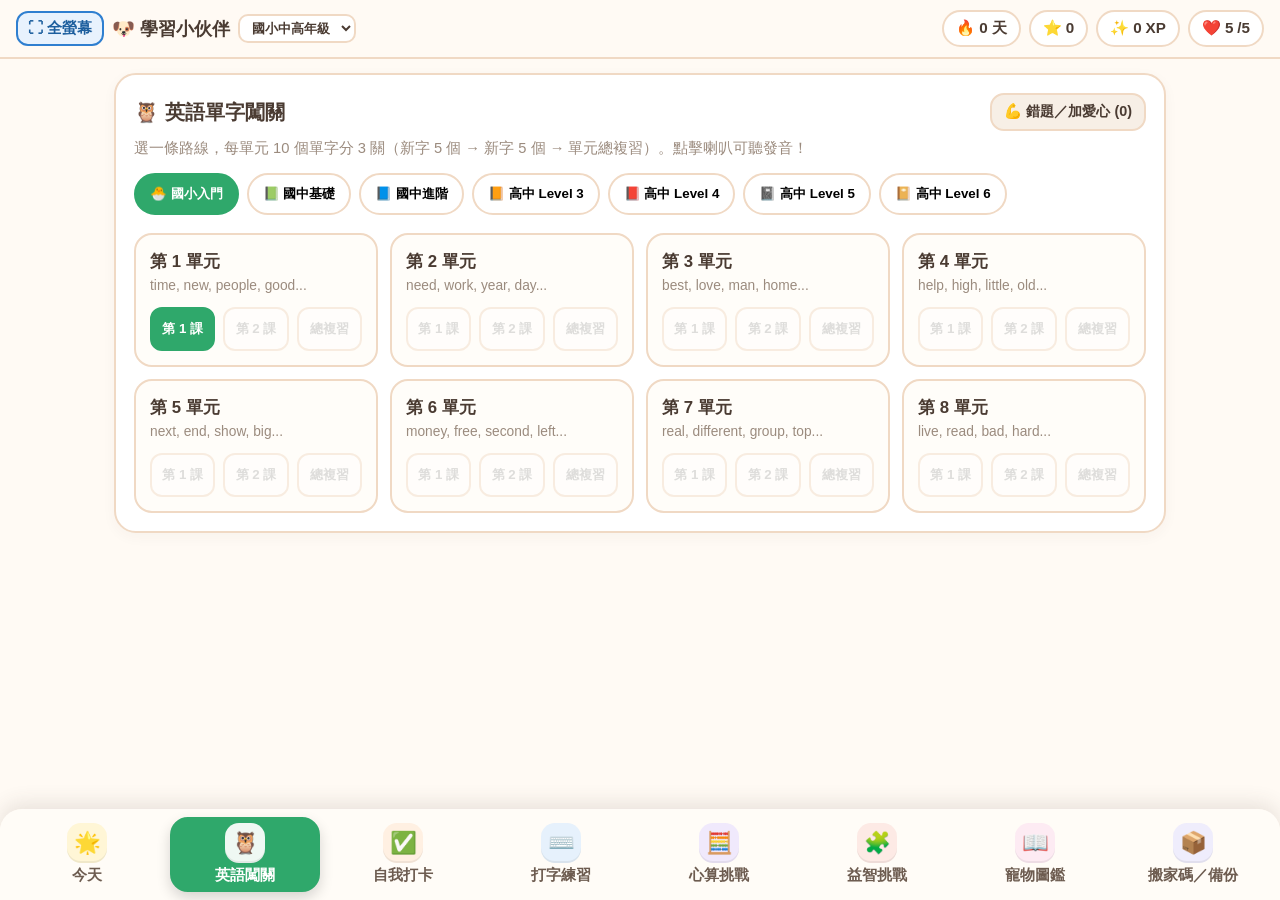
==== index.html @ 5c2aa8ae "v3.26.0：雙人同機對戰：一台平板上下兩半、面對面搶答心算或英語單字，參加就有獎勵（每天 3 場） Co-Authored-By: Claude Opus 5.5 <noreply@anthrop" ====
<!DOCTYPE html>
<html lang="zh-Hant-TW">
<head>
  <meta charset="UTF-8">
  <meta name="viewport" content="width=device-width, initial-scale=1.0, viewport-fit=cover">
  <meta name="apple-mobile-web-app-capable" content="yes">
  <meta name="apple-mobile-web-app-status-bar-style" content="default">
  <meta name="apple-mobile-web-app-title" content="學習小伙伴">
  <meta name="theme-color" content="#2fa86b">
  <title>汪汪小精靈 學習小伙伴（平板／網頁版 v3.26.0）</title>
  <link rel="manifest" href="./manifest.json">
  <link rel="stylesheet" href="./style.css?v=20261128-12">
</head>
<body>
  <!-- 頂部狀態列 -->
  <header class="topbar">
    <div class="brand">
      <button type="button" id="btnFullscreen" class="fs-btn" title="全螢幕顯示" aria-label="全螢幕顯示">⛶ 全螢幕</button>
      <span>🐶 學習小伙伴</span>
      <select id="gradeSelect" style="border-radius:10px;border:2px solid var(--line);padding:4px 8px;font-weight:700;background:#fff;color:var(--text);">
        <option value="low">國小低年級</option>
        <option value="mid" selected>國小中高年級</option>
        <option value="jh">國中</option>
        <option value="sh">高中</option>
      </select>
    </div>
    <div class="stats-pills">
      <span class="stat-badge" title="連續學習天數">🔥 <span id="topStreak">0</span> 天</span>
      <span class="stat-badge" title="目前擁有的星星">⭐ <span id="topStars">0</span></span>
      <span class="stat-badge" title="總經驗值">✨ <span id="topXp">0</span> XP</span>
      <span class="stat-badge" title="英語闖關愛心">❤️ <span id="topHearts">5</span>/5</span>
    </div>
  </header>

  <!-- 主版面 -->
  <main class="layout">
    <!-- 左側／上方：寵物陪伴舞台 -->
    <aside class="pet-stage">
      <div id="petBubble" class="pet-bubble">汪！歡迎回來，今天想先學英語還是完成好習慣打卡呢？</div>
      <div class="pet-canvas-wrap" id="petCanvasWrap" title="點我摸摸頭！">
        <canvas id="petCanvas" width="220" height="190"></canvas>
      </div>
      <div class="pet-info-bar">
        <div class="pet-name-row" id="petNameLabel">🐕 威爾斯柯基</div>
        <div class="pet-sub-row" id="petSubLabel">💕 親密度 Lv1 ｜ 拿手：🦉 英語（+25% XP）</div>
      </div>

      <div class="meter-row">
        <div style="display:flex;justify-content:space-between;">
          <span>💕 親密度進度</span>
          <span id="bondMeterText">0 / 30</span>
        </div>
        <div class="bar-track">
          <div id="bondBarFill" class="bar-fill" style="width:10%;background:var(--pink);"></div>
        </div>
      </div>

      <div class="meter-row">
        <div style="display:flex;justify-content:space-between;">
          <span>🍖 飽足與活力</span>
          <span id="hungerMeterText">85%</span>
        </div>
        <div class="bar-track">
          <div id="hungerBarFill" class="bar-fill" style="width:85%;background:var(--orange);"></div>
        </div>
      </div>

      <div class="pet-actions">
        <button class="btn btn-soft" id="btnPetTouch">👋 摸摸牠</button>
        <button class="btn btn-orange" id="btnOpenShop">🥣 餵食商店</button>
        <button class="btn btn-purple" id="btnOpenCard">🪪 寵物卡</button>
        <button class="btn btn-soft" id="btnOpenMood">🌈 心情小站</button>
      </div>

      <!-- 桌面版同款：全畫面走動與互動百寶箱 -->
      <div class="pet-playground-box">
        <div class="playground-title">
          <span>🎾 陪夥伴玩耍＆才藝</span>
          <button class="chip-btn" id="btnTogglePeek" title="讓狗狗乖乖待在右下角或自由走動">👁 自由走動中</button>
        </div>
        <!-- v3.3.0：內容由 app.js 的 renderPlayground() 產生（餵食／玩具要花星星，才藝依親密度解鎖） -->
        <div id="playgroundBody"></div>
      </div>
    </aside>

    <!-- 右側／下方：四大核心功能分頁 -->
    <section id="mainContent">
      <!-- v3.23.0：🌟 今天（錯題複習本等，內容由 today.js 產生） -->
      <div id="tab-today" class="tab-pane" style="display:none;"></div>
      <!-- 分頁 1：英語單字闖關 -->
      <div id="tab-english" class="tab-pane"></div>

      <!-- 分頁 2：自我打卡（好習慣與功課） -->
      <div id="tab-checkin" class="tab-pane" style="display:none;"></div>

      <!-- 分頁：打字練習（英打＋注音鍵位＋中文打字＋全班測驗，內容由 typing.js 產生） -->
      <div id="tab-typing" class="tab-pane" style="display:none;"></div>
      <div id="tab-math" class="tab-pane" style="display:none;"></div>
      <!-- v3.14.0：🧩 益智挑戰（魔術方塊，內容由 puzzle.js 產生） -->
      <div id="tab-puzzle" class="tab-pane" style="display:none;"></div>

      <!-- 分頁 3：寵物圖鑑與配件 -->
      <div id="tab-dex" class="tab-pane" style="display:none;"></div>

      <!-- 分頁 4：搬家碼與跨裝置備份 -->
      <div id="tab-transfer" class="tab-pane" style="display:none;"></div>
    </section>
  </main>

  <!-- 瀏覽人次（低調小字，counter.js 產生；不想要時刪掉下面載入 counter.js 那一行即可） -->
  <footer class="site-foot"><span id="visitCount" hidden></span></footer>

  <!-- 底部導覽列 -->
  <nav class="bottom-nav" aria-label="主要功能">
    <button class="nav-tab" data-tab="today">
      <span class="nav-ico" aria-hidden="true">🌟</span><span class="nav-lbl">今天</span><span class="nav-badge" id="todayBadge" hidden>0</span>
    </button>
    <button class="nav-tab active" data-tab="english">
      <span class="nav-ico" aria-hidden="true">🦉</span><span class="nav-lbl">英語闖關</span>
    </button>
    <button class="nav-tab" data-tab="checkin">
      <span class="nav-ico" aria-hidden="true">✅</span><span class="nav-lbl">自我打卡</span>
    </button>
    <button class="nav-tab" data-tab="typing">
      <span class="nav-ico" aria-hidden="true">⌨️</span><span class="nav-lbl">打字練習</span>
    </button>
    <button class="nav-tab" data-tab="math">
      <span class="nav-ico" aria-hidden="true">🧮</span><span class="nav-lbl">心算挑戰</span>
    </button>
    <button class="nav-tab" data-tab="puzzle">
      <span class="nav-ico" aria-hidden="true">🧩</span><span class="nav-lbl">益智挑戰</span>
    </button>
    <button class="nav-tab" data-tab="dex">
      <span class="nav-ico" aria-hidden="true">📖</span><span class="nav-lbl">寵物圖鑑</span>
    </button>
    <button class="nav-tab" data-tab="transfer">
      <span class="nav-ico" aria-hidden="true">📦</span><span class="nav-lbl">搬家碼／備份</span>
    </button>
  </nav>

  <!-- 全畫面桌面級走動與物理互動舞台（不擋按鈕點擊） -->
  <canvas id="worldCanvas"></canvas>

  <!-- 通用彈出視窗 -->
  <div id="modalBackdrop" class="modal-backdrop">
    <div id="modalCard" class="modal-card"></div>
  </div>

  <script src="./vocab_data.js?v=20261128-12"></script>
  <script src="./vocab_filter.js?v=20261128-12"></script>
  <script src="./qrcode.js?v=20261128-12"></script>
  <script src="./stamp.js?v=20261128-12"></script>
  <script src="./zh_texts.js?v=20261128-12"></script>
  <script src="./typing.js?v=20261128-12"></script>
  <script src="./math.js?v=20261128-12"></script>
  <script src="./puzzle.js?v=20261128-12"></script>
  <script src="./today.js?v=20261128-12"></script>
  <script src="./duel.js?v=20261128-12"></script>
  <script src="./tangram.js?v=20261128-12"></script>
  <script src="./gomoku.js?v=20261128-12"></script>
  <script src="./sudoku.js?v=20261128-12"></script>
  <script src="./slide.js?v=20261128-12"></script>
  <script src="./lever.js?v=20261128-12"></script>
  <script src="./sel.js?v=20261128-12"></script>
  <script src="./wheel.js?v=20261128-12"></script>
  <script src="./pet_wear.js?v=20261128-12"></script>
  <script src="./pet_engine.js?v=20261128-12"></script>
  <script src="./petplay.js?v=20261128-12"></script>
  <script src="./vip.js?v=20261128-12"></script>
  <script src="./counter.js?v=20261128-12"></script>
  <script src="./cloud_config.js?v=20261128-12"></script>
  <script src="./cloud_merge.js?v=20261128-12"></script>
  <script src="./cloud.js?v=20261128-12"></script>
  <script src="./app.js?v=20261128-12"></script>
</body>
</html>
---- style.css ----
:root {
  --bg: #fffaf4;
  --card: #ffffff;
  --line: #f0d9c4;
  --text: #4a3b32;
  --muted: #9b8b7e;
  --green: #2fa86b;
  --green-d: #23855a;
  --green-l: #e3f6ea;
  --orange: #f0883e;
  --orange-l: #fff1e4;
  --red: #e5534b;
  --red-l: #fde8e6;
  --blue: #3d8fd6;
  --blue-l: #e9f3fc;
  --purple: #7a6bd1;
  --purple-l: #f0eefc;
  --pink: #e5679a;
  --pink-l: #fdeef4;
  --gold: #f5b301;
  --gold-l: #fff6d6;
}

* {
  box-sizing: border-box;
  -webkit-tap-highlight-color: transparent;
}

body {
  margin: 0;
  font-family: "Microsoft JhengHei UI", "PingFang TC", "Noto Sans TC", sans-serif;
  background: var(--bg);
  color: var(--text);
  line-height: 1.5;
  padding-bottom: 84px;
  user-select: none;
}

/* 頂部狀態列 */
.topbar {
  position: sticky;
  top: 0;
  z-index: 30;
  background: rgba(255, 250, 244, 0.96);
  backdrop-filter: blur(8px);
  border-bottom: 2px solid var(--line);
  padding: 10px 16px;
  display: flex;
  align-items: center;
  justify-content: space-between;
  flex-wrap: wrap;
  gap: 8px;
}

.brand {
  font-size: 1.15rem;
  font-weight: 800;
  color: var(--text);
  display: flex;
  align-items: center;
  gap: 8px;
}

.stats-pills {
  display: flex;
  align-items: center;
  gap: 8px;
  flex-wrap: wrap;
}

.stat-badge {
  background: var(--card);
  border: 2px solid var(--line);
  border-radius: 999px;
  padding: 5px 12px;
  font-weight: 700;
  font-size: 0.95rem;
  display: inline-flex;
  align-items: center;
  gap: 4px;
}

/* 主版面：平板橫放時左右分欄，直放時上下排列 */
.layout {
  max-width: 1080px;
  margin: 0 auto;
  padding: 14px;
  display: grid;
  grid-template-columns: 320px 1fr;
  gap: 16px;
  align-items: start;
}

@media (max-width: 820px) {
  .layout {
    grid-template-columns: 1fr;
  }
}

/* 寵物陪伴卡片 */
.pet-stage {
  background: var(--card);
  border: 2px solid var(--line);
  border-radius: 22px;
  padding: 16px;
  box-shadow: 0 6px 18px rgba(74, 59, 50, 0.05);
  position: sticky;
  top: 68px;
}

@media (max-width: 820px) {
  .pet-stage {
    position: static;
  }
}

.pet-bubble {
  background: var(--green-l);
  border: 2px solid #bce8ce;
  color: var(--text);
  border-radius: 16px;
  padding: 10px 14px;
  font-size: 0.95rem;
  font-weight: 700;
  margin-bottom: 10px;
  min-height: 54px;
  display: flex;
  align-items: center;
  transition: all 0.25s ease;
}

.pet-canvas-wrap {
  display: flex;
  justify-content: center;
  align-items: center;
  cursor: pointer;
  position: relative;
}

.pet-info-bar {
  text-align: center;
  margin-top: 6px;
}

.pet-name-row {
  font-size: 1.15rem;
  font-weight: 800;
}

.pet-sub-row {
  font-size: 0.86rem;
  color: var(--muted);
  margin-top: 2px;
}

.meter-row {
  margin-top: 10px;
  font-size: 0.85rem;
  font-weight: 700;
}

.bar-track {
  height: 11px;
  background: #f2eae1;
  border-radius: 999px;
  overflow: hidden;
  margin-top: 4px;
}

.bar-fill {
  height: 100%;
  border-radius: 999px;
  transition: width 0.35s ease;
}

.pet-actions {
  display: grid;
  grid-template-columns: repeat(3, 1fr);
  gap: 8px;
  margin-top: 12px;
}

/* 全畫面走動寵物舞台與互動百寶箱 */
#worldCanvas {
  position: fixed;
  inset: 0;
  width: 100vw;
  height: 100vh;
  pointer-events: none;
  z-index: 60;
}

.pet-playground-box {
  margin-top: 12px;
  padding-top: 12px;
  border-top: 2px dashed var(--line);
}

.playground-title {
  display: flex;
  align-items: center;
  justify-content: space-between;
  font-size: 0.92rem;
  font-weight: 800;
  margin-bottom: 6px;
}

.playground-tip {
  background: var(--gold-l);
  border: 1.5px solid #f2dca6;
  border-radius: 12px;
  padding: 7px 10px;
  font-size: 0.8rem;
  color: var(--text);
  margin-bottom: 8px;
  line-height: 1.4;
}

.chip-grid {
  display: grid;
  grid-template-columns: repeat(3, 1fr);
  gap: 6px;
}

.chip-btn {
  min-height: 34px;
  border-radius: 10px;
  border: 1.5px solid var(--line);
  background: #fffdf9;
  color: var(--text);
  font-family: inherit;
  font-size: 0.82rem;
  font-weight: 700;
  padding: 4px 6px;
  cursor: pointer;
  display: inline-flex;
  align-items: center;
  justify-content: center;
  gap: 3px;
  transition: transform 0.1s ease, background 0.15s ease;
}

.chip-btn:hover {
  background: var(--orange-l);
  border-color: var(--orange);
}

.chip-btn:active {
  transform: scale(0.95);
}

/* 按鈕與卡片 */
.btn {
  min-height: 46px;
  border: none;
  border-radius: 14px;
  padding: 10px 16px;
  font-size: 1rem;
  font-weight: 800;
  font-family: inherit;
  cursor: pointer;
  display: inline-flex;
  align-items: center;
  justify-content: center;
  gap: 6px;
  transition: transform 0.1s ease, filter 0.15s ease;
}

.btn:active {
  transform: scale(0.97);
}

.btn-green { background: var(--green); color: #fff; }
.btn-orange { background: var(--orange); color: #fff; }
.btn-purple { background: var(--purple); color: #fff; }
.btn-pink { background: var(--pink); color: #fff; }
.btn-blue { background: var(--blue); color: #fff; }
.btn-soft {
  background: #f7efe6;
  color: var(--text);
  border: 2px solid var(--line);
}

.card-box {
  background: var(--card);
  border: 2px solid var(--line);
  border-radius: 22px;
  padding: 18px;
  margin-bottom: 16px;
  box-shadow: 0 4px 14px rgba(74, 59, 50, 0.04);
}

.section-title {
  font-size: 1.25rem;
  font-weight: 800;
  margin: 0 0 6px 0;
  display: flex;
  align-items: center;
  justify-content: space-between;
  gap: 8px;
}

.section-sub {
  color: var(--muted);
  font-size: 0.92rem;
  margin: 0 0 14px 0;
}

/* 自我打卡項目 */
.checkin-list {
  display: flex;
  flex-direction: column;
  gap: 10px;
}

.checkin-item {
  display: flex;
  align-items: center;
  justify-content: space-between;
  gap: 12px;
  padding: 14px 16px;
  border-radius: 16px;
  border: 2px solid var(--line);
  background: #fffdf9;
  cursor: pointer;
  min-height: 62px;
  transition: all 0.15s ease;
}

.checkin-item.done {
  background: var(--green-l);
  border-color: #9de0ba;
}

.checkin-left {
  display: flex;
  align-items: center;
  gap: 12px;
  font-size: 1.05rem;
  font-weight: 700;
}

.check-circle {
  width: 32px;
  height: 32px;
  border-radius: 50%;
  border: 3px solid var(--green);
  display: flex;
  align-items: center;
  justify-content: center;
  font-size: 1.1rem;
  background: #fff;
  color: #fff;
  flex-shrink: 0;
}

.checkin-item.done .check-circle {
  background: var(--green);
}

/* 英語闖關 */
.track-pills {
  display: flex;
  gap: 8px;
  overflow-x: auto;
  padding-bottom: 6px;
  margin-bottom: 12px;
}

.track-pill {
  white-space: nowrap;
  padding: 8px 14px;
  border-radius: 999px;
  border: 2px solid var(--line);
  background: #fff;
  font-weight: 700;
  cursor: pointer;
  min-height: 42px;
}

.track-pill.active {
  background: var(--green);
  color: #fff;
  border-color: var(--green);
}

.unit-grid {
  display: grid;
  grid-template-columns: repeat(auto-fill, minmax(220px, 1fr));
  gap: 12px;
}

.unit-card {
  border: 2px solid var(--line);
  border-radius: 18px;
  padding: 14px;
  background: #fffdf9;
}

.lesson-btns {
  display: flex;
  gap: 8px;
  margin-top: 10px;
}

.lesson-btn {
  flex: 1;
  min-height: 44px;
  border-radius: 12px;
  border: 2px solid var(--line);
  background: #fff;
  font-weight: 800;
  cursor: pointer;
}

.lesson-btn.done {
  background: var(--green-l);
  border-color: var(--green);
  color: var(--green-d);
}

.lesson-btn.current {
  background: var(--green);
  border-color: var(--green);
  color: #fff;
}

.lesson-btn:disabled {
  opacity: 0.45;
  cursor: not-allowed;
}

/* 答題區 */
.quiz-prompt {
  font-size: 1.45rem;
  font-weight: 800;
  text-align: center;
  margin: 14px 0;
}

.choice-grid {
  display: grid;
  grid-template-columns: 1fr 1fr;
  gap: 12px;
  margin-top: 14px;
}

@media (max-width: 560px) {
  .choice-grid {
    grid-template-columns: 1fr;
  }
}

.choice-btn {
  min-height: 58px;
  border-radius: 16px;
  border: 2px solid var(--line);
  background: #fff;
  font-size: 1.08rem;
  font-weight: 700;
  padding: 12px 16px;
  cursor: pointer;
  text-align: left;
  display: flex;
  align-items: center;
  gap: 10px;
}

.choice-btn.correct {
  background: var(--green-l);
  border-color: var(--green);
  color: var(--green-d);
}

.choice-btn.wrong {
  background: var(--red-l);
  border-color: var(--red);
  color: var(--red);
}

.tile-pool, .tile-answer {
  display: flex;
  flex-wrap: wrap;
  gap: 8px;
  justify-content: center;
  min-height: 56px;
  padding: 10px;
  border-radius: 16px;
  border: 2px dashed var(--line);
  margin: 10px 0;
}

.letter-tile {
  min-width: 46px;
  min-height: 48px;
  border-radius: 12px;
  border: 2px solid var(--line);
  background: #fff;
  font-size: 1.2rem;
  font-weight: 800;
  cursor: pointer;
}

/* 圖鑑網格 */
.dex-grid {
  display: grid;
  grid-template-columns: repeat(auto-fill, minmax(210px, 1fr));
  gap: 12px;
}

.dex-card {
  border: 2px solid var(--line);
  border-radius: 18px;
  padding: 14px;
  text-align: center;
  background: #fffdf9;
}

.dex-card.locked {
  background: #f5efe8;
  color: var(--muted);
}

/* 底部導覽列 */
.bottom-nav {
  position: fixed;
  bottom: 0;
  left: 0;
  right: 0;
  z-index: 40;
  background: var(--card);
  border-top: 2px solid var(--line);
  display: flex;
  justify-content: space-around;
  padding: 6px 8px;
}

.nav-tab {
  flex: 1;
  max-width: 180px;
  min-height: 52px;
  border: none;
  background: transparent;
  border-radius: 14px;
  font-family: inherit;
  font-size: 0.92rem;
  font-weight: 800;
  color: var(--muted);
  cursor: pointer;
  display: flex;
  flex-direction: column;
  align-items: center;
  justify-content: center;
  gap: 2px;
}

.nav-tab.active {
  background: var(--green-l);
  color: var(--green-d);
}

/* 彈出對話框（誠實打卡、商店、寵物卡） */
.modal-backdrop {
  position: fixed;
  inset: 0;
  background: rgba(40, 30, 24, 0.48);
  z-index: 100;
  display: none;
  align-items: center;
  justify-content: center;
  padding: 16px;
}

.modal-backdrop.open {
  display: flex;
}

.modal-card {
  background: var(--bg);
  border: 3px solid var(--line);
  border-radius: 24px;
  max-width: 560px;
  width: 100%;
  max-height: 90vh;
  overflow-y: auto;
  padding: 22px;
  box-shadow: 0 16px 40px rgba(0, 0, 0, 0.2);
}


/* ── v3.3.0 百寶箱：餵食／玩具（花星星）、才藝（親密度解鎖） ── */
.playground-toggle {
  width: 100%;
  min-height: 44px;
  display: flex;
  align-items: center;
  justify-content: space-between;
  gap: 8px;
  border: 2px solid var(--line);
  border-radius: 14px;
  background: var(--gold-l);
  color: var(--text);
  font-family: inherit;
  font-size: 0.95rem;
  font-weight: 800;
  padding: 6px 12px;
  cursor: pointer;
}
.playground-toggle small { font-weight: 700; color: var(--muted); margin-left: 6px; }
.playground-inner { margin-top: 8px; }
.playground-inner[hidden] { display: none; }
.play-tabs { display: flex; gap: 6px; margin-bottom: 8px; }
.play-tab {
  flex: 1;
  min-height: 40px;
  border: 2px solid var(--line);
  border-radius: 12px;
  background: #fff;
  color: var(--muted);
  font-family: inherit;
  font-size: 0.86rem;
  font-weight: 800;
  cursor: pointer;
}
.play-tab.active { background: var(--green-l); border-color: var(--green); color: var(--green-d); }
.chip-grid { grid-template-columns: repeat(2, 1fr); }
.chip-btn { min-height: 46px; flex-direction: column; gap: 0; line-height: 1.25; font-size: 0.88rem; }
.chip-btn small { font-size: 0.74rem; font-weight: 800; color: var(--orange); }
.chip-btn.chip-poor { opacity: 0.6; }
.chip-btn.chip-locked { background: #f5efe8; color: var(--muted); border-style: dashed; }
.chip-btn.chip-locked small { color: var(--purple); }
.playground-inner .playground-tip { margin: 8px 0 0; }
.playground-title .chip-btn { flex-direction: row; min-height: 36px; padding: 4px 10px; }
.playground-toggle:focus-visible, .play-tab:focus-visible, .chip-btn:focus-visible {
  outline: 3px solid var(--blue);
  outline-offset: 2px;
}
@media (max-width: 820px) {
  .chip-grid { grid-template-columns: repeat(3, 1fr); }
}
.bottom-nav { padding-bottom: calc(6px + env(safe-area-inset-bottom, 0px)); }

/* ── v3.3.0 版面修正 ── */
/* 右邊內容被路線按鈕撐寬、整頁往右超出畫面（平板直放和橫放都會） */
.layout { grid-template-columns: 320px minmax(0, 1fr); }
#mainContent, .pet-stage { min-width: 0; }
/* 側欄比螢幕高時，下面的按鈕要能捲得到 */
.pet-stage { max-height: calc(100vh - 68px - 96px); overflow-y: auto; overscroll-behavior: contain; }
@media (max-width: 820px) {
  .layout { grid-template-columns: minmax(0, 1fr); }
  .pet-stage { max-height: none; overflow: visible; }
}
.pet-actions .btn { white-space: nowrap; padding-left: 6px; padding-right: 6px; font-size: 0.9rem; }

/* ── v3.4.0 家長蓋章 ── */
.stamp-card { background: var(--gold-l); border-color: #f2dca6; }
.stamp-status { font-weight: 800; margin: 4px 0 12px; }
.stamp-status.good { color: var(--green-d); }
.stamp-steps { margin: 0 0 10px; padding-left: 22px; font-size: 0.95rem; line-height: 1.6; }
.stamp-qr { display: flex; justify-content: center; margin: 6px 0 12px; }
.stamp-qr svg { width: min(260px, 70vw); height: auto; background: #fff; border-radius: 12px; }
.stamp-label { display: block; font-weight: 800; text-align: center; margin-bottom: 6px; }
.stamp-input {
  display: block; width: 100%; max-width: 220px; margin: 0 auto 6px; padding: 8px;
  font-family: inherit; font-size: 1.6rem; font-weight: 800; letter-spacing: 0.3em; text-align: center;
  border: 2px solid var(--line); border-radius: 14px; background: #fff; color: var(--text);
}
.stamp-input:focus-visible { outline: 3px solid var(--blue); outline-offset: 2px; }
.stamp-msg { min-height: 1.4em; color: var(--red); font-weight: 800; text-align: center; margin-bottom: 8px; }

/* ── v3.5.0 英打練習 ── */
.ty-today-pill { font-size: 0.85rem; font-weight: 800; color: var(--green-d); background: var(--green-l); border-radius: 999px; padding: 4px 12px; }
.ty-warn { background: var(--orange-l); border-radius: 12px; padding: 8px 12px; font-weight: 700; }
.ty-tracks { display: flex; gap: 8px; flex-wrap: wrap; margin: 6px 0 12px; }
.ty-track { border: 2px dashed var(--line); border-radius: 12px; padding: 6px 12px; font-weight: 800; color: var(--muted); font-size: 0.92rem; }
.ty-track.on { border-style: solid; border-color: var(--green); background: var(--green-l); color: var(--green-d); }
.ty-track small { margin-left: 6px; font-size: 0.75rem; }
.ty-grid { display: grid; grid-template-columns: repeat(auto-fill, minmax(170px, 1fr)); gap: 8px; }
.ty-lesson {
  display: flex; flex-direction: column; align-items: flex-start; gap: 2px; text-align: left;
  min-height: 74px; padding: 8px 12px; border: 2px solid var(--line); border-radius: 14px; background: #fff;
  font-family: inherit; color: var(--text); cursor: pointer;
}
.ty-lesson:hover:not(:disabled) { border-color: var(--green); }
.ty-lesson.next { border-color: var(--green); background: var(--green-l); }
.ty-lesson.weak { border-color: var(--orange); background: var(--orange-l); }
.ty-lesson.locked { color: #6f625a; background: #f6f1eb; cursor: not-allowed; }
.ty-ln { font-size: 0.78rem; font-weight: 800; color: var(--muted); }
.ty-lt { font-weight: 800; font-size: 0.95rem; }
.ty-ls { color: var(--gold); font-size: 1rem; letter-spacing: 2px; }
.ty-lesson.weak .ty-ls { color: var(--orange); font-size: 0.8rem; letter-spacing: 0; font-weight: 800; }
.ty-stats { display: grid; grid-template-columns: repeat(4, 1fr); gap: 8px; }
.ty-stats > div { background: var(--bg); border-radius: 12px; padding: 8px; text-align: center; display: flex; flex-direction: column; }
.ty-stats b { font-size: 1.3rem; }
.ty-stats span { font-size: 0.8rem; color: var(--muted); font-weight: 700; }
.ty-stats .bad b { color: var(--red); }
/* 顏色帶：老師站在教室後面也看得到 */
.ty-status { border-radius: 14px; padding: 10px 14px; font-size: 1.15rem; font-weight: 800; text-align: center; transition: background 0.3s; }
.ty-status.idle { background: #eee8e1; color: var(--muted); }
.ty-status.green { background: #2fa86b; color: #fff; }
.ty-status.yellow { background: #f5c242; color: #4a3b32; }
.ty-status.red { background: #e5534b; color: #fff; }
.ty-banner { background: var(--orange-l); border: 2px solid var(--orange); border-radius: 12px; padding: 8px 12px; font-weight: 800; margin-bottom: 8px; }
.ty-banner[hidden] { display: none; }
.ty-banner.alert { background: #ffe1e1; border: 3px solid #d62828; color: #a10000; font-size: 1.25rem; padding: 12px 16px; text-align: center; animation: tyAlertPulse 1s ease-in-out infinite alternate; }
@keyframes tyAlertPulse { from { box-shadow: 0 0 0 0 rgba(214,40,40,.0); } to { box-shadow: 0 0 0 6px rgba(214,40,40,.25); } }
.ty-ime-row { display: flex; flex-wrap: wrap; align-items: center; gap: 8px 14px; margin: 6px 0; }
.ty-ime-chip { display: inline-block; padding: 4px 12px; border-radius: 999px; font-weight: 900; border: 2px solid #d8c8b4; background: #fff; }
.ty-ime-chip.ime-ok { border-color: #2fa86a; color: #1f7a4c; background: #e9f8ef; }
.ty-ime-chip.ime-bad { border-color: #d62828; color: #a10000; background: #ffe9e9; }
.ty-ime-chip.ime-warn { border-color: #f08c00; color: #9a5a00; background: #fff4de; }
.ty-ime-keys { font-size: .85rem; color: #6b5b4b; }
.ty-ime-keys kbd { display: inline-block; padding: 0 6px; border: 1px solid #c9b8a2; border-bottom-width: 2px; border-radius: 6px; background: #fff; font-family: inherit; font-size: .8rem; }
.ty-ime-try { margin: 12px auto; max-width: 560px; padding: 12px 14px; border-radius: 16px; background: #f3fbf6; border: 2px dashed #2fa86a; text-align: left; }
.ty-ime-try-row { display: flex; flex-wrap: wrap; align-items: center; gap: 10px; margin: 8px 0 6px; }
.ty-ime-try-row input { flex: 1; min-width: 160px; font-size: 1.3rem; padding: 6px 10px; border-radius: 10px; border: 2px solid #d8c8b4; }
.ty-text {
  font-family: "Consolas", "Menlo", "Courier New", monospace; font-size: clamp(1.4rem, 3.2vw, 2rem);
  line-height: 1.7; letter-spacing: 0.06em; background: #fff; border: 2px solid var(--line); border-radius: 16px;
  padding: 12px 16px; word-break: break-all; user-select: none;
}
.ty-c { color: #b9aea4; border-radius: 4px; padding: 0 1px; }
.ty-c.done { color: var(--green-d); }
.ty-c.done.err { color: var(--red); }
.ty-c.cur { color: var(--text); background: var(--gold-l); box-shadow: inset 0 -4px 0 var(--gold); }
.ty-c.cur.err { background: var(--red-l); box-shadow: inset 0 -4px 0 var(--red); }
.ty-c.shake { animation: tyShake 0.25s; }
@keyframes tyShake { 25% { transform: translateX(-3px); } 75% { transform: translateX(3px); } }
.ty-progress { height: 8px; border-radius: 99px; background: #f1e8de; margin: 8px 0; overflow: hidden; }
.ty-progress > div { height: 100%; background: var(--green); transition: width 0.15s; }
.ty-fname { text-align: center; font-weight: 800; font-size: 1.1rem; min-height: 1.6em; margin-bottom: 6px; }
.ty-kb { display: flex; flex-direction: column; gap: 4px; background: #e9e1d7; border-radius: 14px; padding: 8px; max-width: 760px; margin: 0 auto; }
.ty-row { display: flex; gap: 4px; }
.ty-key {
  position: relative; flex: 1; min-width: 0; height: clamp(30px, 4.6vw, 44px); border-radius: 8px;
  display: flex; align-items: center; justify-content: center; font-weight: 800; font-size: clamp(0.7rem, 1.6vw, 1rem);
  color: #4a3b32; box-shadow: 0 2px 0 rgba(0,0,0,0.15); overflow: hidden; white-space: nowrap;
}
.ty-key .ty-bump { position: absolute; bottom: 5px; width: 10px; height: 2px; background: #4a3b32; border-radius: 2px; }
.ty-key.next { outline: 4px solid #3d8fd6; outline-offset: -1px; transform: translateY(-2px); animation: tyPulse 1s infinite; z-index: 1; }
@keyframes tyPulse { 50% { outline-color: #9cc9f0; } }
.ty-key.bad { animation: tyBad 0.4s; }
@keyframes tyBad { 0%, 60% { background: #e5534b !important; color: #fff; } }
.ty-key.ty-hot { color: #7a1d18; }
/* v3.12.1：手和鍵盤一樣寬，手指在基準鍵正下方（typing.js 的 layoutHands 依鍵盤位置畫） */
.ty-hands-box { width: 100%; margin-top: 6px; }
.ty-hands { display: block; width: 100%; overflow: visible; }
.ty-palm { fill: #f6dcc5; stroke: #d8b596; stroke-width: 2; }
.ty-finger { transition: transform 0.18s ease-out; }
.ty-finger rect { fill: #f6dcc5; stroke: #d8b596; stroke-width: 2; transition: fill 0.15s; }
.ty-finger .ty-nail { fill: #fbeee2; stroke: #e6cdb6; stroke-width: 1; }
.ty-finger.on rect { fill: var(--fc); stroke: #4a3b32; stroke-width: 3; }
.ty-result { text-align: center; }
.ty-big-stars { font-size: 3rem; color: var(--gold); letter-spacing: 6px; }
.ty-note { font-weight: 800; font-size: 1.05rem; }
.ty-result .ty-stats { margin: 12px 0; }
@media (max-width: 600px) {
  .ty-stats { grid-template-columns: repeat(2, 1fr); }
}

/* 練習畫面要在 1366×768 的學校電腦上一次看得到全部（文字、鍵盤、雙手） */
.ty-play { padding-top: 12px; padding-bottom: 12px; }
.ty-play .ty-status { padding: 6px 12px; font-size: 1.05rem; }
.ty-head { display: flex; align-items: center; gap: 10px; margin: 8px 0 6px; }
.ty-title { font-weight: 800; font-size: 1.1rem; white-space: nowrap; }
.ty-tip { flex: 1; min-width: 0; color: var(--muted); font-size: 0.85rem; font-weight: 700; }
.ty-head .btn { min-height: 34px; padding: 3px 12px; }
.ty-play .ty-text { font-size: clamp(1.15rem, 2.3vw, 1.6rem); padding: 8px 14px; line-height: 1.6; }
.ty-play .ty-progress { margin: 6px 0; }
.ty-play .ty-fname { margin-bottom: 4px; font-size: 1rem; }
.ty-play .ty-key { height: clamp(28px, 4.6vh, 42px); }
.ty-play .ty-hands-box { margin-top: 2px; }
@media (max-width: 600px) { .ty-tip { display: none; } }

/* 直放平板、手機：練習時先把夥伴面板收起來，讓鍵盤和雙手一次看得到 */
@media (max-width: 820px) { body.ty-playing .pet-stage { display: none; } }

/* ── v3.6.0 打字練習：英文／注音切換、全班測驗 ── */
.ty-modes { display: flex; gap: 8px; margin-bottom: 10px; }
.ty-mode { flex: 1; border: 2px solid var(--line); background: #fff; border-radius: 14px; padding: 10px; font-weight: 800; font-size: 1.05rem; cursor: pointer; font-family: inherit; }
.ty-mode.on { border-color: var(--green); background: var(--green-l); color: var(--green-d); }
.ty-test-btn { display: block; width: 100%; border: 0; border-radius: 16px; padding: 14px; font-size: 1.25rem; font-weight: 900; font-family: inherit; color: #fff; background: linear-gradient(135deg, #e5534b, #f28a3c); box-shadow: 0 4px 0 #b8402f; cursor: pointer; }
.ty-test-btn:active { transform: translateY(3px); box-shadow: 0 1px 0 #b8402f; }
.ty-teacher-link { margin-top: 10px; font-size: 0.85rem; color: var(--muted); text-align: right; }
.ty-who { display: flex; gap: 8px; align-items: center; flex-wrap: wrap; font-weight: 800; font-size: 1.1rem; margin: 6px 0 12px; }
.ty-select { font: inherit; font-weight: 800; padding: 8px 10px; border: 2px solid var(--line); border-radius: 12px; background: #fff; min-height: 44px; }
.ty-select.ty-wide { width: 100%; margin-top: 8px; }
.ty-select[hidden] { display: none; }
.ty-setup-grid { display: grid; grid-template-columns: 1fr 1fr; gap: 12px; }
@media (max-width: 640px) { .ty-setup-grid { grid-template-columns: 1fr; } }
.ty-setup-box { border: 2px solid var(--line); border-radius: 16px; padding: 12px 14px; background: var(--bg); }
.ty-setup-box h3 { margin: 0 0 4px; }
.ty-self-row { display: flex; gap: 8px; }
.ty-self-row .ty-select { flex: 1; }
.ty-code { width: 100%; box-sizing: border-box; font: inherit; font-size: 2rem; font-weight: 900; letter-spacing: 0.5em; text-align: center; padding: 8px; border: 3px solid var(--green); border-radius: 14px; }
.ty-ready { text-align: center; }
.ty-ready-code { font-size: 1.3rem; font-weight: 800; }
.ty-ready-code b { font-size: 2rem; letter-spacing: 4px; color: var(--green-d); }
.ty-ready-list { list-style: none; padding: 0; margin: 10px auto; max-width: 420px; text-align: left; font-size: 1.05rem; line-height: 1.8; }
.ty-start { font-size: 1.3rem; padding: 14px 24px; width: min(420px, 100%); }
.ty-timer { font-size: 1.6rem; font-weight: 900; font-variant-numeric: tabular-nums; background: var(--bg); border-radius: 12px; padding: 0 12px; }
.ty-timer.low { color: var(--red); }
.ty-live { flex: 1; font-weight: 800; color: var(--green-d); }
.ty-c.gap { margin-right: 0.7em; }
.ty-text.zh, .ty-play.zh .ty-text { font-size: clamp(1.4rem, 2.8vw, 2rem); letter-spacing: 2px; }
.ty-play { position: relative; }
.ty-countdown { position: absolute; inset: 0; display: flex; align-items: center; justify-content: center; font-size: 7rem; font-weight: 900; color: var(--green-d); background: rgba(255, 250, 244, 0.85); border-radius: inherit; z-index: 5; }
.ty-countdown[hidden] { display: none; }
.ty-kb.zh .ty-key { flex-direction: column; line-height: 1; }
.ty-kb.zh .ty-zh { font-size: 1.15rem; }
.ty-kb.zh .ty-key small { font-size: 0.6rem; color: #6f625a; font-weight: 700; }
.ty-score { margin: 6px 0; }
.ty-score b { font-size: 4rem; font-weight: 900; color: var(--green-d); }
.ty-score span { font-size: 1.4rem; font-weight: 800; margin-left: 4px; }
.ty-who-big { font-size: 1.4rem; font-weight: 900; }
.ty-test-meta { font-weight: 700; margin: 8px 0; }
.ty-test-meta .bad { color: var(--red); }
.ty-qr { width: min(240px, 70vw); margin: 8px auto; background: #fff; border-radius: 12px; }
.ty-qr svg { display: block; width: 100%; height: auto; }
.ty-test-result h2 { margin: 0; font-size: 1.25rem; }
.ty-test-result .ty-score { margin: 0; line-height: 1.1; }
.ty-test-result .ty-score b { font-size: 3.2rem; }
.ty-test-result .ty-qr { width: min(220px, 64vw); }

/* ── v3.7.0 中文打字 ── */
.ty-text.cn { font-size: clamp(1.25rem, 2.4vw, 1.7rem); letter-spacing: 1px; line-height: 1.9; font-family: "Microsoft JhengHei UI", "PingFang TC", "Noto Sans TC", sans-serif; }
.ty-cn-row { display: grid; grid-template-columns: 1fr 260px; gap: 12px; margin-top: 8px; align-items: start; }
@media (max-width: 760px) { .ty-cn-row { grid-template-columns: 1fr; } }
.ty-input { width: 100%; box-sizing: border-box; font: inherit; font-size: 1.35rem; line-height: 1.6; padding: 10px 12px; border: 3px solid var(--green); border-radius: 14px; resize: none; min-height: 120px; background: #fff; }
.ty-input:disabled { background: #f4efe8; border-color: var(--line); }
.ty-punct { background: var(--gold-l, #fff6d6); border-radius: 14px; padding: 10px 12px; font-size: 0.9rem; }
.ty-punct-grid { display: grid; grid-template-columns: 1fr 1fr; gap: 2px 10px; margin: 6px 0; }
.ty-punct-grid span { white-space: nowrap; }
.ty-punct-grid i { font-style: normal; font-weight: 900; font-size: 1.15rem; display: inline-block; width: 1.6em; }
.ty-punct small { color: var(--muted); }

/* ── v3.7.1 瀏覽人次（低調小字） ── */
.site-foot { text-align: center; font-size: 0.72rem; color: var(--muted); opacity: 0.75; padding: 4px 0 8px; }

/* ── v3.7.3 打字關卡：全部可選、已完成的變淡、預設停在總複習 ── */
.ty-lesson { position: relative; transition: transform .12s, box-shadow .12s, border-color .12s; }
.ty-lesson:hover { transform: translateY(-2px); box-shadow: 0 4px 10px rgba(74, 59, 50, 0.12); }
.ty-lesson.todo { border-color: #e7cdb3; }
.ty-lesson.done { background: #f3f6f2; border-color: #d9e6d9; border-style: dashed; color: #7c8a7c; }
.ty-lesson.done .ty-lt { font-weight: 700; }
.ty-lesson.done .ty-ls { color: #c7b26a; opacity: .75; }
.ty-lesson.mastered { background: #f7f4e8; border-color: #e9dfb4; }
.ty-lesson.review { border-width: 3px; }
.ty-lesson.pick { background: var(--green-l); border: 3px solid var(--green); border-style: solid; color: var(--text); box-shadow: 0 0 0 4px rgba(47, 168, 107, 0.15); }
.ty-lesson.pick.done { color: var(--text); }
.ty-lesson:focus-visible { outline: 3px solid #3d8fd6; outline-offset: 2px; }
.ty-ln { display: flex; align-items: center; gap: 6px; width: 100%; }
.ty-badge { font-style: normal; font-size: 0.72rem; font-weight: 800; padding: 1px 8px; border-radius: 999px; background: #e3efe3; color: #4f7a4f; margin-left: auto; }
.ty-lesson.mastered .ty-badge { background: #fbefc4; color: #8a6a12; }
.ty-lesson.pick .ty-badge { background: var(--green); color: #fff; }

/* ── v3.7.3 底部導覽列：字放大、每個功能有自己的顏色 ── */
body { padding-bottom: 96px; }
.bottom-nav {
  gap: 8px; padding: 8px 12px; padding-bottom: calc(8px + env(safe-area-inset-bottom, 0px));
  border-top: none; border-radius: 22px 22px 0 0;
  background: rgba(255, 252, 247, 0.97); backdrop-filter: blur(6px);
  box-shadow: 0 -6px 20px rgba(74, 59, 50, 0.12);
}
.nav-tab {
  --c: #2fa86b; --cl: #e3f6ea;
  max-width: 240px; min-height: 62px; flex-direction: row; gap: 10px;
  border: 2px solid transparent; border-radius: 18px; color: #6d5c50;
  transition: background .15s, transform .15s, border-color .15s, box-shadow .15s;
}
.nav-tab[data-tab="english"] { --c: #2fa86b; --cl: #e3f6ea; }
.nav-tab[data-tab="checkin"] { --c: #e07a2e; --cl: #fff0e2; }
.nav-tab[data-tab="typing"] { --c: #3d8fd6; --cl: #e6f1fc; }
.nav-tab[data-tab="dex"] { --c: #d65d93; --cl: #fdebf3; }
.nav-tab[data-tab="math"] { --c: #8a5cd6; --cl: #f0e9fc; }
.nav-tab[data-tab="transfer"] { --c: #7a6bd1; --cl: #efedfc; }
.nav-ico {
  width: 40px; height: 40px; flex: 0 0 40px; display: grid; place-items: center;
  font-size: 1.35rem; border-radius: 14px; background: var(--cl); box-shadow: inset 0 -2px 0 rgba(0, 0, 0, 0.06);
}
.nav-lbl { font-size: 1.12rem; font-weight: 900; letter-spacing: 0.5px; white-space: nowrap; }
.nav-tab:hover { background: var(--cl); color: var(--c); transform: translateY(-2px); }
.nav-tab.active { background: var(--c); color: #fff; border-color: var(--c); box-shadow: 0 6px 14px rgba(0, 0, 0, 0.16); }
.nav-tab.active .nav-ico { background: rgba(255, 255, 255, 0.92); }
.nav-tab:focus-visible { outline: 3px solid #3d8fd6; outline-offset: 2px; }
@media (max-width: 900px) {
  .nav-tab { flex-direction: column; gap: 2px; min-height: 64px; padding: 4px 2px; }
  .nav-ico { width: 34px; height: 34px; flex-basis: 34px; font-size: 1.2rem; }
  .nav-lbl { font-size: 0.86rem; letter-spacing: 0; }
}
@media (max-width: 420px) { .nav-lbl { font-size: 0.74rem; } .bottom-nav { gap: 4px; padding-left: 6px; padding-right: 6px; } }
.ty-lesson.review { grid-column: 1 / -1; min-height: 64px; display: grid; grid-template-columns: auto 1fr auto; align-items: center; gap: 4px 14px; padding: 10px 16px; }
.ty-lesson.review .ty-ln { width: auto; font-size: 1.6rem; }
.ty-lesson.review .ty-lt { font-size: 1.15rem; }
.ty-lesson.review .ty-ln .ty-badge { font-size: 0.78rem; }

/* ── v3.7.4 全形標點提示卡：改成 Ctrl 按法，一行一個 ── */
.ty-cn-row { grid-template-columns: 1fr 290px; }
.ty-punct-grid { grid-template-columns: 1fr; gap: 3px; }
.ty-punct-grid span { display: flex; align-items: center; gap: 6px; font-weight: 700; }
.ty-punct-grid i { width: 2.2em; text-align: center; background: #fff; border-radius: 6px; box-shadow: inset 0 0 0 1px #eadbb5; }
.ty-punct small { display: block; line-height: 1.6; margin-top: 4px; }
.ty-punct kbd { font-family: Consolas, monospace; font-weight: 800; background: #fff; border: 1px solid #d9c9a3; border-bottom-width: 2px; border-radius: 5px; padding: 0 5px; }
.ty-cn-row { grid-template-columns: 1fr 340px; }
.ty-punct { padding: 8px 10px; }
.ty-punct-grid { grid-template-columns: 1fr 1fr; gap: 3px 8px; font-size: 0.8rem; }
.ty-punct-grid span { white-space: nowrap; gap: 4px; }
.ty-punct-grid i { width: 1.7em; font-size: 1.05rem; }
.ty-punct small { font-size: 0.74rem; }

/* ── v3.7.5 輸入測驗碼時顯示老師的設定（鎖定） ── */
.ty-setup-grid.one { grid-template-columns: 1fr; max-width: 520px; margin: 0 auto; }
.ty-setup-box[hidden] { display: none; }
.ty-code-info { margin-top: 8px; border-radius: 12px; padding: 8px 12px; font-size: 0.95rem; }
.ty-code-info[hidden] { display: none; }
.ty-code-info.wait { color: var(--muted); background: #f6f1eb; text-align: center; }
.ty-code-info.bad { color: var(--red); background: var(--red-l, #fde8e6); font-weight: 800; }
.ty-code-info.ok { background: #eef6ff; border: 2px solid #9cc7ee; display: grid; gap: 2px; }
.ty-code-info.ok > b { color: #2b6cb0; }

/* ── v3.7.5 準備畫面：超級明顯的「等老師說開始」 ── */
.ty-wait-teacher {
  margin: 14px auto 12px; max-width: 640px; padding: 18px 20px; border-radius: 20px;
  background: #fff4c2; border: 4px solid #f2b705; color: #6b4a00;
  font-size: clamp(1.35rem, 2.6vw, 1.9rem); font-weight: 900; line-height: 1.45; text-align: center;
  box-shadow: 0 6px 0 #d99a00, 0 10px 24px rgba(242, 183, 5, 0.35);
  animation: tyWaitPulse 1.6s ease-in-out infinite;
}
@keyframes tyWaitPulse { 0%, 100% { transform: scale(1); } 50% { transform: scale(1.025); } }
@media (prefers-reduced-motion: reduce) { .ty-wait-teacher { animation: none; } }
.ty-start-big {
  display: flex; flex-direction: column; align-items: center; gap: 2px; width: min(640px, 100%); margin: 6px auto 0;
  padding: 16px 20px; border: 0; border-radius: 20px; cursor: pointer; font-family: inherit;
  font-size: clamp(1.3rem, 2.4vw, 1.7rem); font-weight: 900; color: #fff;
  background: linear-gradient(135deg, #e5534b, #f28a3c); box-shadow: 0 6px 0 #b8402f;
}
.ty-start-big.self { background: linear-gradient(135deg, #2fa86b, #3cc282); box-shadow: 0 6px 0 #1f7a4f; }
.ty-start-big small { font-size: 0.85rem; font-weight: 700; opacity: 0.9; }
.ty-start-big:active { transform: translateY(4px); box-shadow: 0 2px 0 #b8402f; }
.ty-start-big:focus-visible { outline: 4px solid #3d8fd6; outline-offset: 3px; }

/* ── v3.7.6 測驗模式：全螢幕專心畫面（狗狗、上方列、下方按鈕都藏起來） ── */
body.ty-exam .topbar, body.ty-exam .pet-stage, body.ty-exam .bottom-nav, body.ty-exam .site-foot,
body.ty-exam #worldCanvas { display: none !important; }
body.ty-exam { padding-bottom: 0; overflow: hidden; }
body.ty-exam #tab-typing {
  position: fixed; inset: 0; z-index: 500; overflow: auto; display: block !important;
  background: radial-gradient(circle at top, #fffdf8, #fbefe0); padding: 18px 16px 24px;
}
body.ty-exam #tab-typing > .card-box { max-width: 1180px; margin: 0 auto; }
body.ty-exam .modal-backdrop { z-index: 600; }
.ty-fs-bar {
  display: block; width: min(1180px, 100%); margin: 0 auto 10px; padding: 12px; border: 0; border-radius: 14px;
  background: #c8372f; color: #fff; font: inherit; font-size: 1.15rem; font-weight: 900; cursor: pointer;
  animation: tyWaitPulse 1.2s ease-in-out infinite;
}
.ty-fs-bar[hidden] { display: none; }
.ty-unlock { margin: 14px auto 0; max-width: 520px; padding: 14px 16px; border-radius: 16px; background: #fff4c2; border: 3px solid #f2b705; text-align: center; position: relative; }
.ty-unlock-note { font-size: .8rem; color: #8a7a6a; margin-top: 2px; }
.ty-exit-early { position: absolute; right: 8px; bottom: 6px; border: none; background: transparent; color: #a8998a; font-size: .78rem; text-decoration: underline; cursor: pointer; padding: 4px 6px; }
.ty-exit-early:hover { color: #6b5b4b; }
.ty-last-test { display: block; width: 100%; margin-top: 8px; padding: 8px 12px; border-radius: 12px; border: 2px dashed #d8c8b4; background: #fffaf2; color: #6b5b4b; font-weight: 700; cursor: pointer; }
.ty-unlock > b { display: block; font-size: 1.05rem; color: #6b4a00; margin-bottom: 8px; }
.ty-unlock-row { display: flex; gap: 8px; justify-content: center; }
.ty-unlock-row input { width: 9em; font: inherit; font-size: 1.6rem; font-weight: 900; letter-spacing: 0.4em; text-align: center; padding: 6px; border: 3px solid #d99a00; border-radius: 12px; }
.ty-unlock-msg { min-height: 1.4em; margin-top: 6px; color: var(--red); font-weight: 800; }

.ty-ver { text-align: center; color: var(--muted); font-size: 0.8rem; margin-top: 8px; }
/* v3.9.4：認真練習 5 分鐘的骨頭餅乾 */
.ty-treat { margin: 10px auto 0; max-width: 560px; padding: 8px 12px; border-radius: 14px; background: #fff1d6; border: 2px solid #f0a020; color: #8a4b00; font-weight: 900; }
.ty-treat-pill { display: inline-block; padding: 3px 10px; border-radius: 999px; background: #fff7e8; border: 1px dashed #e0a040; color: #8a5a10; font-size: .85rem; font-weight: 700; }
.ty-treat-pill.done { background: #eef9f1; border-color: #2fa86a; color: #1f7a4c; }
/* v3.10.0：🧮 心算挑戰 */
.mc-tools { display: flex; flex-wrap: wrap; gap: 10px 18px; align-items: center; margin: 6px 0 10px; }
.mc-speak { font-weight: 800; cursor: pointer; }
.mc-group { border: 2px solid #eadfce; border-radius: 16px; margin: 8px 0; background: #fffdf9; }
.mc-group > summary { cursor: pointer; padding: 10px 14px; font-weight: 900; font-size: 1.05rem; display: flex; justify-content: space-between; list-style: none; }
.mc-group > summary::-webkit-details-marker { display: none; }
.mc-gstar { color: #c58a00; font-size: .9rem; }
.mc-list { display: grid; grid-template-columns: repeat(auto-fill, minmax(190px, 1fr)); gap: 8px; padding: 0 12px 12px; }
.mc-course { position: relative; text-align: left; padding: 10px 12px; border-radius: 14px; border: 2px solid #e3d6c3; background: #fff; cursor: pointer; display: flex; flex-direction: column; gap: 2px; font-family: inherit; }
.mc-course:hover { border-color: #8a5cd6; }
.mc-course.some { background: #fbf7ff; border-color: #cdb6f0; }
.mc-course.done { background: #f1fbf4; border-color: #8fd3a8; }
.mc-gr { font-size: .75rem; color: #8a7a6a; }
.mc-name { font-weight: 800; color: #4a3b2c; }
.mc-stars { color: #f0a800; letter-spacing: .1em; }
.mc-easy { position: absolute; top: 6px; right: 8px; font-size: .7rem; color: #8a7a6a; background: #f2ece4; border-radius: 8px; padding: 0 6px; }
.mc-play { text-align: center; }
.mc-top { display: flex; flex-wrap: wrap; align-items: center; justify-content: space-between; gap: 8px; }
.mc-dots { display: flex; gap: 4px; }
.mc-dot { width: 12px; height: 12px; border-radius: 50%; background: #eadfce; }
.mc-dot.done { background: #8a5cd6; }
.mc-dot.cur { background: #f0a800; box-shadow: 0 0 0 3px #ffe7a8; }
.mc-time { font-weight: 800; color: #6b5b4b; min-width: 4em; }
.mc-quit { padding: 4px 12px; }
.mc-q { font-size: clamp(1.6rem, 5vw, 2.6rem); font-weight: 900; margin: 22px 0 10px; color: #3b2d22; }
.mc-in { display: inline-block; min-width: 6em; min-height: 1.4em; font-size: clamp(1.8rem, 5vw, 2.6rem); font-weight: 900; padding: 6px 18px; border-radius: 16px; border: 3px solid #8a5cd6; background: #fff; letter-spacing: .05em; }
.mc-msg { min-height: 1.6em; margin: 8px 0; font-weight: 900; font-size: 1.15rem; }
.mc-msg.ok { color: #1f7a4c; }
.mc-msg.warn { color: #b35900; }
.mc-msg.bad { color: #c0392b; }
.mc-hint { margin: 0 auto 10px; max-width: 560px; background: #fff7d6; border: 2px dashed #f0b400; border-radius: 14px; padding: 10px 14px; font-weight: 800; color: #7a5200; text-align: left; }
.mc-pad { display: grid; grid-template-columns: repeat(3, 1fr); gap: 8px; max-width: 330px; margin: 8px auto 0; }
.mc-key { font-size: 1.5rem; font-weight: 900; padding: 12px 0; border-radius: 14px; border: 2px solid #d8c8b4; background: #fff; cursor: pointer; font-family: inherit; }
.mc-key:active { transform: translateY(2px); }
.mc-key.back { background: #fff1ea; }
.mc-key.ok { grid-column: span 2; background: #2fa86a; color: #fff; border-color: #2fa86a; font-size: 1.2rem; }
.mc-tip { margin-top: 10px; }
/* v3.17.0：分數上下排、帶分數輸入格 */
.mc-fr { display: inline-flex; flex-direction: column; align-items: center; vertical-align: middle; margin: 0 .12em; line-height: 1.05; font-size: .82em; }
.mc-fr > span { padding: 0 .15em; }
.mc-fr > span:first-child { border-bottom: .09em solid currentColor; }
.mc-mix { display: inline-flex; align-items: center; white-space: nowrap; }
.mc-mix > .mc-fr { margin-left: .06em; }
.mc-q.frq { line-height: 1.3; }
.mc-hint .mc-fr, .mc-msg .mc-fr, .mc-wrong .mc-fr { font-size: .95em; }
.mc-hint, .mc-wrong { line-height: 2.1; }
.mc-fin { display: inline-flex; align-items: center; gap: 10px; margin: 4px 0; }
.mc-fstack { display: inline-flex; flex-direction: column; align-items: center; gap: 6px; }
.mc-fbar { display: block; width: 100%; min-width: 3.2em; height: 5px; border-radius: 3px; background: #3b2d22; }
.mc-box { min-width: 2.6em; height: 1.55em; padding: 0 .2em; font-size: clamp(1.7rem, 5vw, 2.3rem); font-weight: 900; font-family: inherit; color: #3b2d22; border: 3px dashed #cdb6f0; border-radius: 14px; background: #fff; cursor: pointer; touch-action: manipulation; line-height: 1.4; }
.mc-box.w { min-width: 2.2em; height: 2.2em; }
.mc-box:empty::before { content: attr(data-ph); font-size: .42em; font-weight: 700; color: #b9a8cf; }
.mc-box.on { border-style: solid; border-color: #8a5cd6; background: #fbf7ff; box-shadow: 0 0 0 4px #e6d9fb; }
.mc-key { touch-action: manipulation; }
.mc-key.nextk { font-size: 1.05rem; background: #f3edff; border-color: #cdb6f0; color: #5b3aa0; }
.mc-key.ok.wide { grid-column: span 3; }
/* v3.20.0：計算紙（作答畫面右邊的手寫區） */
.mc-split { display: flex; align-items: stretch; gap: 0; margin-top: 6px; }
.mc-main { flex: 1 1 0; min-width: 0; }
.mc-divider { flex: 0 0 22px; display: flex; align-items: center; justify-content: center; cursor: col-resize; touch-action: none; user-select: none; -webkit-user-select: none; }
.mc-divider > span { width: 6px; height: 64px; border-radius: 3px; background: #d8c8b4; }
.mc-divider:hover > span, .mc-divider.on > span { background: #8a5cd6; }
.mc-scratch { flex: 0 0 38%; min-width: 0; display: flex; flex-direction: column; text-align: left; }
.mc-sc-label { font-size: .78rem; color: #8a7a6a; font-weight: 700; margin: 0 0 3px 2px; }
.mc-sc-tools { display: flex; flex-wrap: wrap; gap: 5px; margin-bottom: 6px; }
.mc-sc-btn { font-family: inherit; font-size: .85rem; font-weight: 800; padding: 6px 9px; border-radius: 10px; border: 2px solid #e3d6c3; background: #fff; color: #4a3b2c; cursor: pointer; touch-action: manipulation; display: inline-flex; align-items: center; gap: 4px; }
.mc-sc-btn i { display: inline-block; width: 12px; height: 12px; border-radius: 50%; }
.mc-sc-btn.on { border-color: #8a5cd6; background: #f3edff; box-shadow: 0 0 0 2px #e6d9fb; }
.mc-sc-btn.act { background: #fff8ee; }
.mc-sc-wrap { position: relative; flex: 1 1 auto; min-height: 360px; }
.mc-sc-canvas { position: absolute; left: 0; top: 0; width: 100%; height: 100%; box-sizing: border-box; display: block; border: 2px solid #d8c8b4; border-radius: 12px; touch-action: none; cursor: crosshair; -webkit-user-select: none; user-select: none;
  background-color: #fff; background-image: linear-gradient(#eef3fb 1px, transparent 1px), linear-gradient(90deg, #eef3fb 1px, transparent 1px); background-size: 24px 24px; }
@media (max-width: 760px) {
  .mc-split { flex-direction: column; }
  .mc-divider { display: none; }
  .mc-scratch { flex: none !important; margin-top: 12px; }
  .mc-sc-wrap { flex: none; height: 300px; min-height: 0; }
}

.mc-wrong { margin: 10px auto 0; max-width: 520px; text-align: left; background: #fff5f2; border-radius: 12px; padding: 8px 12px; }
.ty-stars-big { font-size: 2.4rem; color: #f0a800; letter-spacing: .15em; margin: 4px 0 8px; }
.ty-result-grid { display: grid; grid-template-columns: repeat(auto-fit, minmax(120px, 1fr)); gap: 10px; max-width: 620px; margin: 8px auto 12px; }
.ty-result-grid > div { background: #fffaf1; border: 2px solid #f0e2cc; border-radius: 14px; padding: 10px 6px; display: flex; flex-direction: column; gap: 2px; }
.ty-result-grid b { font-size: 1.5rem; color: #3b2d22; }
.ty-result-grid span { font-size: .85rem; color: #7a6a5a; font-weight: 700; }
.ty-treat { font-weight: 800; color: #8a5a00; background: #fff4d6; border-radius: 12px; padding: 6px 12px; display: inline-block; }

/* v3.12.0：🌈 SEL 心情小站 */
.sel-ov { position: fixed; inset: 0; z-index: 120; background: rgba(40, 30, 24, .5); display: flex; align-items: center; justify-content: center; padding: 12px; }
.sel-panel { width: min(680px, 100%); max-height: 94vh; display: flex; flex-direction: column; background: #fffaf3; border-radius: 22px; overflow: hidden; box-shadow: 0 18px 50px rgba(0,0,0,.25); }
.sel-head { display: flex; align-items: center; gap: 8px; padding: 10px 14px; color: #fff; }
.sel-ico { font-size: 1.6rem; }
.sel-title { flex: 1; font-size: 1.15rem; }
.sel-hbtn { border: 0; background: rgba(255,255,255,.22); color: #fff; font-weight: 800; border-radius: 10px; padding: 6px 10px; cursor: pointer; font-family: inherit; }
.sel-x { font-size: 1.1rem; }
.sel-body { padding: 14px 18px 18px; overflow-y: auto; display: flex; flex-direction: column; gap: 8px; }
.sel-say { background: #fff; border: 1px solid #eadfce; border-radius: 14px; padding: 12px 14px; white-space: pre-line; font-size: 1.05rem; line-height: 1.7; color: #3b2d22; }
.sel-h { margin: 8px 0 2px; font-size: 1rem; color: #3b2d22; }
.sel-muted, .sel-note { color: #8a7a6a; }
.sel-note { font-size: .88rem; margin: 2px 0; }
.sel-btn { border: 2px solid transparent; border-radius: 14px; padding: 10px 14px; font-weight: 900; font-size: 1rem; cursor: pointer; font-family: inherit; color: #fff; background: #7a6bd1; }
.sel-btn.big { font-size: 1.15rem; padding: 12px 18px; }
.sel-btn.small { font-size: .9rem; padding: 6px 10px; align-self: center; }
.sel-btn.purple { background: #7a6bd1; } .sel-btn.blue { background: #3d8fd6; } .sel-btn.green { background: #2fa86b; }
.sel-btn.pink { background: #d65d93; } .sel-btn.orange { background: #f0883e; } .sel-btn.red { background: #e5534b; }
.sel-btn.soft { background: #fff; color: #4a3b2c; border-color: #e3d6c3; }
.sel-btn.danger { background: #fff1f0; color: #c0392b; border-color: #f2c2bd; }
.sel-btn.chip { background: #fff; color: #4a3b2c; border-color: #e3d6c3; font-weight: 700; font-size: .92rem; padding: 6px 10px; border-radius: 999px; }
.sel-btn.chip.on { color: #fff; border-color: transparent; }
.sel-row { display: flex; flex-wrap: wrap; gap: 8px; }
.sel-row > .sel-btn { flex: 1 1 auto; }
.sel-row-4 > .sel-btn { flex: 1 1 calc(50% - 8px); }
.sel-row-end { justify-content: space-between; margin-top: 8px; }
.sel-row-end > .sel-btn { flex: 0 1 auto; }
.sel-chips { display: flex; flex-wrap: wrap; gap: 6px; }
.sel-emo-grid { display: grid; grid-template-columns: repeat(3, 1fr); gap: 8px; }
.sel-emo { display: flex; flex-direction: column; align-items: center; gap: 1px; padding: 8px 4px; border-radius: 14px; border: 2px solid var(--zc); background: #fff; cursor: pointer; font-family: inherit; color: #3b2d22; }
.sel-emo .i { font-size: 1.8rem; } .sel-emo small { color: #8a7a6a; font-size: .75rem; }
.sel-emo.on { background: var(--zc); color: #fff; } .sel-emo.on small { color: #fff; }
.sel-levels { display: flex; align-items: center; gap: 6px; flex-wrap: wrap; }
.sel-lv { border: 0; background: none; cursor: pointer; line-height: 1; padding: 2px; }
.sel-lvname { font-weight: 800; margin-left: 6px; }
.sel-tools { display: grid; grid-template-columns: repeat(4, 1fr); gap: 8px; }
.sel-tool { display: flex; flex-direction: column; align-items: center; gap: 2px; padding: 8px 4px; border-radius: 14px; border: 2px solid var(--tc); background: #fff; cursor: pointer; font-family: inherit; color: #3b2d22; text-align: center; }
.sel-tool .i { font-size: 1.6rem; } .sel-tool small { font-size: .72rem; color: #8a7a6a; }
.sel-tool.good small { color: var(--tc); }
.sel-hotline { background: #fff4e5; border: 2px solid #f0883e; border-radius: 14px; padding: 10px 14px; }
.sel-hotline b { color: #c0392b; } .sel-hotline p { margin: 4px 0 6px; font-size: .92rem; }
.sel-hl { display: flex; gap: 10px; padding: 2px 0; font-size: .9rem; }
.sel-hl a { min-width: 5.5em; font-weight: 900; color: #c0392b; text-decoration: none; }
.sel-center { text-align: center; display: flex; flex-direction: column; align-items: center; gap: 6px; }
.sel-big { font-size: 3.4rem; }
.sel-done-t { font-size: 1.15rem; color: #3b2d22; }
.sel-dots { display: flex; gap: 10px; justify-content: center; }
.sel-dot { font-size: 2.4rem; color: #2fa86b; background: none; border: 0; cursor: pointer; line-height: 1; }
.sel-bar { width: min(420px, 90%); height: 16px; background: #eee3d6; border-radius: 99px; overflow: hidden; }
.sel-bar i { display: block; height: 100%; width: 100%; background: #e5534b; }
.sel-count { font-size: 7rem; font-weight: 900; line-height: 1.1; }
.sel-breath { display: flex; flex-direction: column; align-items: center; gap: 10px; padding: 10px 0; }
.sel-bubble { width: 200px; height: 200px; border-radius: 50%; background: radial-gradient(circle at 35% 30%, #d6ebfb, #8ec3ef 55%, #5aa3e0); border: 3px solid #3d8fd6; box-shadow: 0 0 0 18px #e3effa, 0 0 0 34px #f0f6fc; display: flex; align-items: center; justify-content: center; font-size: 3rem; transition: transform .05s linear; margin: 30px 0; }
.sel-btext { font-size: 1.3rem; font-weight: 900; color: #3d8fd6; text-align: center; min-height: 2.6em; }
.sel-sub { color: #8a7a6a; }
.sel-pens { align-items: center; justify-content: center; }
.sel-pen { font-size: 1.7rem; background: none; border: 0; cursor: pointer; line-height: 1; }
.sel-canvas { width: 100%; max-width: 600px; aspect-ratio: 600 / 380; background: #fff; border: 2px solid #e3d6c3; border-radius: 12px; touch-action: none; align-self: center; transition: transform .6s ease-in, opacity .6s; }
.sel-canvas.crumple { transform: scale(.05) rotate(220deg) translateY(300px); opacity: .2; }
.sel-card { align-self: center; width: min(460px, 100%); min-height: 220px; border-radius: 22px; border: 3px solid #7a6bd1; background: #fdf6ff; box-shadow: 6px 6px 0 #eadfce; display: flex; flex-direction: column; align-items: center; justify-content: center; gap: 10px; padding: 18px; cursor: pointer; font-family: inherit; }
.sel-card span { font-size: 2rem; } .sel-card b { font-size: 1.5rem; color: #7a6bd1; }
.sel-card.flip { animation: selFlip .45s; }
@keyframes selFlip { from { transform: rotateY(90deg); } to { transform: rotateY(0); } }
.sel-video { display: flex; gap: 10px; align-items: center; padding: 10px 12px; background: #fff; border: 1px solid #eadfce; border-radius: 12px; color: #2a6fb0; text-decoration: none; font-weight: 700; }
.sel-talkbody { gap: 6px; }
.sel-lock { font-size: .85rem; color: #7a6bd1; font-weight: 800; }
.sel-chat { display: flex; flex-direction: column; gap: 6px; min-height: 220px; max-height: 46vh; overflow-y: auto; padding: 4px; }
.sel-msg { display: flex; gap: 6px; align-items: flex-start; }
.sel-msg.me { justify-content: flex-end; }
.sel-mi { font-size: 1.4rem; }
.sel-mb { max-width: 78%; white-space: pre-line; padding: 8px 12px; border-radius: 14px; background: #fff; border: 1px solid #eadfce; line-height: 1.6; }
.sel-msg.me .sel-mb { background: #ece8fb; border-color: #ece8fb; }
.sel-msg.small .sel-mb { font-size: .82rem; color: #8a7a6a; }
.sel-hotline.in-chat { margin: 4px 0 4px 30px; }
.sel-input { display: flex; gap: 6px; }
.sel-input input { flex: 1; min-width: 0; font-size: 1.05rem; padding: 8px 12px; border-radius: 12px; border: 2px solid #d8c8b4; font-family: inherit; }
.sel-strip { display: flex; gap: 3px; justify-content: center; flex-wrap: wrap; }
.sel-day { display: flex; flex-direction: column; align-items: center; font-size: .7rem; color: #8a7a6a; }
.sel-day span { width: 30px; height: 30px; border-radius: 8px; display: flex; align-items: center; justify-content: center; font-size: 1.05rem; border: 1px solid #eadfce; }
.sel-list { display: flex; flex-direction: column; gap: 4px; }
.sel-entry { display: flex; align-items: center; gap: 8px; background: #fff; border: 1px solid #eadfce; border-radius: 10px; padding: 6px 10px; }
.sel-entry .i { font-size: 1.3rem; } .sel-entry .t { flex: 1; } .sel-entry small { color: #8a7a6a; }
.chip-btn.chip-mood { background: #f0e9fc; border-color: #cdb6f0; }
@media (max-width: 560px) {
  .sel-tools { grid-template-columns: repeat(2, 1fr); }
  .sel-panel { max-height: 96vh; border-radius: 18px; }
  .sel-body { padding: 12px; }
}
/* v3.12.2：注音符號分類顏色說明 */
.ty-zh-legend { text-align: center; font-size: .85rem; color: #6b5b4b; margin: 4px 0 0; }
.ty-kb.zh .ty-zh { font-weight: 900; }
@media (max-width: 560px) { .ty-zh-legend-more { display: none; } }
.ty-finger.on rect { filter: drop-shadow(0 0 3px rgba(74, 59, 50, .35)); }

/* v3.13.0：⛶ 全螢幕按鈕（左上角，明顯） */
.fs-btn { border: 2px solid #2f7fd0; background: #e8f2fd; color: #1d5f9e; font-weight: 900; font-size: .95rem; border-radius: 12px; padding: 5px 10px; cursor: pointer; font-family: inherit; white-space: nowrap; }
.fs-btn:hover { background: #d4e8fb; }
@media (max-width: 560px) { .fs-btn { font-size: .82rem; padding: 4px 7px; } }

/* v3.13.0：🎡 連續學習轉盤 */
.wh-ov { position: fixed; inset: 0; z-index: 130; background: rgba(40, 30, 24, .45); display: flex; align-items: center; justify-content: center; padding: 12px; opacity: 0; transition: opacity .3s; }
.wh-ov.in { opacity: 1; }
.wh-panel { width: min(440px, 100%); max-height: 96vh; overflow-y: auto; background: #fffaf3; border-radius: 26px; padding: 16px 18px 18px; text-align: center; box-shadow: 0 20px 60px rgba(0,0,0,.3); transform: translateY(-110vh); }
.wh-ov.in .wh-panel { animation: whDrop .9s cubic-bezier(.25,1.4,.5,1) forwards; }
@keyframes whDrop { 0% { transform: translateY(-110vh) rotate(-6deg); } 70% { transform: translateY(12px) rotate(2deg); } 100% { transform: translateY(0) rotate(0); } }
.wh-title { font-size: 1.5rem; font-weight: 900; color: #c0392b; }
.wh-title b { font-size: 2rem; }
.wh-sub { color: #6b5b4b; font-weight: 700; margin: 2px 0 8px; }
.wh-box { position: relative; width: min(300px, 78vw); margin: 0 auto; }
.wh-pin { position: absolute; left: 50%; top: -10px; transform: translateX(-50%); font-size: 2rem; color: #e5534b; z-index: 2; text-shadow: 0 2px 0 #fff; line-height: 1; }
.wh-wheel { width: 100%; height: auto; display: block; filter: drop-shadow(0 6px 10px rgba(0,0,0,.15)); }
.wh-rot { transform-origin: 150px 150px; transform-box: view-box; }
.wh-go { margin-top: 12px; font-size: 1.4rem; font-weight: 900; padding: 12px 34px; border-radius: 999px; border: 0; background: #e5534b; color: #fff; cursor: pointer; font-family: inherit; box-shadow: 0 5px 0 #b33a33; }
.wh-go:active { transform: translateY(3px); box-shadow: 0 2px 0 #b33a33; }
.wh-go:disabled { background: #e8a19c; box-shadow: none; }
.wh-note { margin-top: 10px; font-size: .88rem; color: #6b5b4b; }
.wh-result { margin-top: 10px; }
.wh-prize { font-size: 1.5rem; font-weight: 900; color: #7a4f00; }
.wh-say { margin: 8px 0; font-size: 1.05rem; line-height: 1.7; color: #3b2d22; }
.wh-ans { color: #c05a00; font-weight: 900; }
.wh-card { background: #fff; border: 2px dashed #f0b400; border-radius: 16px; padding: 12px; text-align: left; line-height: 1.8; }
.wh-card span { display: block; text-align: right; font-weight: 800; }
.wh-get { font-size: 1.15rem; font-weight: 900; color: #b37400; background: #fff4d6; border-radius: 12px; padding: 8px; }
.wh-ok { margin-top: 10px; font-size: 1.2rem; font-weight: 900; padding: 10px 30px; border-radius: 999px; border: 0; background: #2fa86b; color: #fff; cursor: pointer; font-family: inherit; }
.wh-fx { position: fixed; inset: 0; z-index: 140; pointer-events: none; }

/* ── v3.14.0 🧩 益智挑戰：魔術方塊 ── */
.nav-tab[data-tab="puzzle"] { --c: #e0533a; --cl: #fdeae5; }
.pz-h3 { margin: 14px 0 4px; font-size: 1.15rem; color: #4a3b2c; }
.pz-levels { display: grid; grid-template-columns: repeat(auto-fill, minmax(200px, 1fr)); gap: 10px; margin: 8px 0 12px; }
.pz-level { text-align: left; padding: 12px 14px; border-radius: 16px; border: 2px solid #f0cfc4; background: #fffaf8; cursor: pointer; display: flex; flex-direction: column; gap: 4px; font-family: inherit; color: #4a3b2c; transition: transform .12s, border-color .12s; }
.pz-level:hover { border-color: #e0533a; transform: translateY(-2px); }
.pz-level.done { background: #f1fbf4; border-color: #8fd3a8; }
.pz-lv-top { display: flex; justify-content: space-between; align-items: baseline; gap: 6px; }
.pz-lv-name { font-weight: 900; font-size: 1.05rem; }
.pz-lv-desc { font-size: .8rem; color: #8a7a6a; white-space: nowrap; }
.pz-lv-prize { font-weight: 800; color: #c58a00; }
.pz-lv-sub { font-size: .8rem; color: #8a7a6a; }
.pz-practice { display: flex; flex-wrap: wrap; gap: 8px; align-items: center; margin: 6px 0 10px; }
.pz-help { border: 2px solid #eadfce; border-radius: 14px; padding: 8px 14px; background: #fffdf9; }
.pz-help summary { cursor: pointer; font-weight: 900; }
.pz-help li { margin: 4px 0; }
.pz-play { text-align: center; }
.pz-top { display: flex; flex-wrap: wrap; gap: 8px 14px; align-items: center; justify-content: center; }
.pz-title { font-size: 1.1rem; }
.pz-stat { font-weight: 800; background: #f6efe6; border-radius: 999px; padding: 3px 12px; }
.pz-msg { min-height: 1.6em; margin: 8px 0 0; font-weight: 800; color: #4a3b2c; }
.pz-msg.warn { color: #c0570f; }
.pz-stage { position: relative; width: 100%; margin: 0 auto; touch-action: none; user-select: none; -webkit-user-select: none; cursor: grab; overflow: hidden; border-radius: 18px; background: radial-gradient(circle at 50% 45%, #fff8ef 0%, #f3e8da 75%); }
.pz-stage:active { cursor: grabbing; }
.pz-cube { position: absolute; left: 50%; top: 50%; width: 0; height: 0; transform-style: preserve-3d; }
.pz-cubie { position: absolute; transform-style: preserve-3d; }
.pz-face { position: absolute; inset: 0; background: #1b1b1b; border-radius: 9%; backface-visibility: hidden; -webkit-backface-visibility: hidden; }
.pz-st { position: absolute; inset: 6%; border-radius: 16%; box-shadow: inset 0 -3px 0 rgba(0, 0, 0, .14), inset 0 2px 0 rgba(255, 255, 255, .35); cursor: pointer; }
.pz-tools { display: flex; flex-wrap: wrap; gap: 8px; justify-content: center; margin: 10px 0 4px; }
.pz-tools .btn { min-width: 88px; }
.pz-tools .btn:disabled { opacity: .45; }
.pz-tip { margin: 6px 0 0; }
.pz-result { margin-top: 12px; padding: 12px; border-radius: 18px; background: #f1fbf4; border: 2px solid #8fd3a8; }
.pz-win { font-size: 1.4rem; font-weight: 900; color: #23864f; margin-bottom: 6px; }
.pz-result-btns { display: flex; gap: 10px; flex-wrap: wrap; justify-content: center; margin-top: 10px; }
@media (max-width: 560px) { .pz-tools .btn { min-width: 0; padding-left: 10px; padding-right: 10px; } .pz-tip { font-size: .8rem; } }
/* v3.14.0：底部變成 7 個分頁，手機上縮小、字可以換行，才擠得下 */
@media (max-width: 480px) {
  .bottom-nav { gap: 2px; padding-left: 4px; padding-right: 4px; }
  .nav-tab { min-width: 0; padding: 4px 0; }
  .nav-ico { width: 30px; height: 30px; flex-basis: 30px; font-size: 1.05rem; }
  .nav-lbl { font-size: 0.68rem; white-space: normal; line-height: 1.15; text-align: center; }
}
@media (max-width: 820px) { body.pz-playing .pet-stage { display: none; } }

/* v3.15.1 寵物圖鑑：每張卡片畫出那一隻（沒解鎖是剪影） */
.dex-pic-wrap { position: relative; display: flex; justify-content: center; }
.dex-pic { width: 120px; height: 96px; }
.dex-pic-locked { filter: brightness(0); opacity: .18; }
.dex-pic-lock { position: absolute; top: 50%; left: 50%; transform: translate(-50%, -50%); font-size: 2rem; }

/* ── v3.16.0 益智挑戰：遊戲選單、七巧板、五子棋 ── */
.pz-hub { display: grid; grid-template-columns: repeat(3, 1fr); gap: 10px; margin: 10px 0 4px; }
.pz-hub-btn { display: flex; flex-direction: column; align-items: center; gap: 2px; padding: 10px 6px; border-radius: 18px; border: 2px solid #f0cfc4; background: #fffaf8; cursor: pointer; font-family: inherit; color: #4a3b2c; }
.pz-hub-btn b { font-size: 1.05rem; }
.pz-hub-btn small { font-size: .78rem; color: #8a7a6a; }
.pz-hub-ico { font-size: 1.6rem; line-height: 1.2; }
.pz-hub-btn.on { background: #e0533a; border-color: #e0533a; color: #fff; box-shadow: 0 6px 14px rgba(0, 0, 0, .14); }
.pz-hub-btn.on small { color: #ffe9e3; }
.tg-levels { grid-template-columns: repeat(auto-fill, minmax(150px, 1fr)); }
.tg-mini { width: 100%; height: 70px; margin: 4px 0; }
.tg-board { display: block; width: 100%; max-width: 620px; margin: 8px auto 0; touch-action: none; user-select: none; -webkit-user-select: none; background: #fffdf8; border-radius: 16px; border: 2px solid #eadfce; }
.tg-grid line { stroke: #efe5d6; stroke-width: 0.03; }
.tg-tray { fill: #f6efe6; }
.tg-target polygon { fill: #8c7b6b; stroke: #8c7b6b; stroke-width: 0.05; stroke-linejoin: round; }
.tg-guide { fill: none; stroke: #fff; stroke-width: 0.05; stroke-opacity: .75; pointer-events: none; }
.tg-hint { fill: rgba(255, 255, 255, .25); stroke: #fff; stroke-width: 0.08; stroke-dasharray: 0.18 0.12; pointer-events: none; }
.tg-piece { stroke: rgba(0, 0, 0, .35); stroke-width: 0.04; stroke-linejoin: round; cursor: grab; }
.tg-piece.sel { stroke: #222; stroke-width: 0.09; filter: drop-shadow(0 0.08px 0.12px rgba(0, 0, 0, .35)); }
.tg-piece.done { stroke: #fff; stroke-width: 0.05; }
.gk-board { display: block; width: 100%; max-width: 560px; margin: 8px auto 0; touch-action: manipulation; user-select: none; -webkit-user-select: none; cursor: pointer; }
.gk-wood { fill: #e9c48a; stroke: #b8894b; stroke-width: 0.08; }
.gk-lines line { stroke: #6b4a24; stroke-width: 0.035; }
.gk-dot { fill: #6b4a24; }
.gk-stone.b { fill: #222; }
.gk-stone.w { fill: #fafafa; stroke: #888; stroke-width: 0.04; }
.gk-stone.win { stroke: #e0533a; stroke-width: 0.12; }
.gk-last { fill: #e0533a; }
.pz-result.lose { background: #fff6ec; border-color: #f0c38f; }
.pz-result.lose .pz-win { color: #c0570f; }
@media (max-width: 560px) { .pz-hub { gap: 6px; } .pz-hub-btn small { display: none; } .pz-hub-btn b { font-size: .92rem; } }

/* ── v3.19.0 益智挑戰：數獨、數字華容道、槓桿天平 ── */
.sd-grid { --n: 9; display: grid; grid-template-columns: repeat(var(--n), 1fr); width: min(100%, 460px); aspect-ratio: 1; margin: 8px auto 0; border: 3px solid #4a3b2c; border-radius: 10px; overflow: hidden; background: #4a3b2c; gap: 1px; }
.sd-cell { border: none; background: #fffdf8; font-family: inherit; font-size: clamp(1rem, 4.6vw, 1.6rem); font-weight: 800; color: #2f6fb5; cursor: pointer; padding: 0; }
.sd-grid.n4 .sd-cell { font-size: clamp(1.4rem, 8vw, 2.4rem); }
.sd-grid.n6 .sd-cell { font-size: clamp(1.2rem, 6vw, 2rem); }
.sd-cell.given { color: #3a2c20; background: #f3ebe0; }
.sd-cell.line { background: #fdf3e4; }
.sd-cell.given.line { background: #ece0cf; }
.sd-cell.same { background: #e3f0fd; }
.sd-cell.sel { background: #ffd98a; }
.sd-cell.bad { color: #d83a2a; background: #ffe1dc; }
.sd-cell.br { margin-right: 2px; }
.sd-cell.bb { margin-bottom: 2px; }
.sd-pad { display: flex; flex-wrap: wrap; justify-content: center; gap: 6px; margin: 10px auto 0; max-width: 480px; }
.sd-key { min-width: 44px; height: 48px; border-radius: 12px; border: 2px solid #e3d6c3; background: #fff; font-family: inherit; font-size: 1.3rem; font-weight: 900; color: #4a3b2c; cursor: pointer; }
.sd-key:active { background: #ffd98a; }
.sd-key.erase { color: #c0570f; }
.sl-grid { --n: 4; display: grid; grid-template-columns: repeat(var(--n), 1fr); gap: 6px; width: min(100%, 420px); aspect-ratio: 1; margin: 8px auto 0; padding: 8px; border-radius: 18px; background: #6b5a4c; }
.sl-tile { border: none; border-radius: 12px; font-family: inherit; font-weight: 900; font-size: clamp(1.2rem, 6vw, 2.2rem); color: #fff; cursor: pointer; background: hsl(var(--hue), 62%, 55%); box-shadow: inset 0 -4px 0 rgba(0, 0, 0, .18); touch-action: manipulation; }
.sl-tile.ok { outline: 3px solid rgba(255, 255, 255, .8); outline-offset: -5px; }
.sl-empty { border-radius: 12px; background: rgba(0, 0, 0, .18); }
.lv-levels { grid-template-columns: repeat(auto-fill, minmax(140px, 1fr)); }
.lv-board { display: block; width: 100%; max-width: 640px; margin: 8px auto 0; touch-action: none; user-select: none; -webkit-user-select: none; background: linear-gradient(#eaf6ff, #fffdf8); border-radius: 16px; border: 2px solid #eadfce; }
.lv-beam { transition: transform .5s cubic-bezier(.3, 1.4, .5, 1); }
.lv-bar { fill: #a0703f; }
.lv-peg { stroke: #6b4a24; stroke-width: .5; }
.lv-num { font-size: 3.4px; font-weight: 800; fill: #6b4a24; text-anchor: middle; }
.lv-stand { fill: #8c7b6b; }
.lv-pivot { fill: #e0533a; }
.lv-tray { fill: #f3e8da; stroke: #e0d2bf; stroke-width: .4; }
.lv-tray-t { font-size: 3px; fill: #8a7a6a; }
.lv-wt rect { fill: #3d8fd6; stroke: #1d5f9c; stroke-width: .4; }
.lv-wt text { font-size: 4.2px; font-weight: 900; fill: #fff; text-anchor: middle; pointer-events: none; }
.lv-wt { cursor: grab; }
.lv-wt.fixed rect { fill: #8c8c8c; stroke: #5c5c5c; }
.lv-wt.fixed { cursor: not-allowed; }
.lv-wt.ghost { opacity: .8; pointer-events: none; }
.lv-sum { display: flex; flex-wrap: wrap; gap: 6px 14px; justify-content: center; align-items: center; margin-top: 8px; font-weight: 800; color: #4a3b2c; }
.lv-sum b { font-size: 1.2rem; color: #e0533a; }
.lv-cmp { font-size: 1.4rem; font-weight: 900; }
.pz-hub { grid-template-columns: repeat(3, 1fr); }

/* ── v3.19.2 iPad Safari：上下滑動時網址列／分頁列不要縮起來 ──
   整個網頁（html）固定不捲，改由 body 自己捲動。
   Safari 只有在「整頁」捲動時才會收合工具列，所以這樣工具列就固定不動。 */
html { height: 100%; overflow: hidden; }
body {
  height: 100%;
  overflow-x: hidden; overflow-y: auto;
  overscroll-behavior: none;
}
@supports (height: 100dvh) { body { height: 100dvh; } }

/* v3.20.1：手指按住走動的狗狗或玩具時，暫停捲動，免得 iPad 把拖曳當成捲動 */
/* v3.21.1 拿掉：改 overflow 可能讓瀏覽器取消觸控 */

/* v3.21.0：學習活動分頁（英語、打字、心算、益智）收起狗狗區與走動的狗狗，題目區用滿整個寬度 */
body.pet-hidden .pet-stage, body.pet-hidden #worldCanvas { display: none !important; }
body.pet-hidden .layout { grid-template-columns: minmax(0, 1fr); }

/* v3.21.1 數獨：每一列也要一樣高（整列空白時不會被壓扁） */
.sd-grid { grid-template-columns: repeat(var(--n), minmax(0, 1fr)); grid-template-rows: repeat(var(--n), minmax(0, 1fr)); }
.sd-cell { min-height: 0; min-width: 0; line-height: 1; }

/* v3.22.0：🎀 狗狗衣櫃（圖鑑分頁） */
.wr-wrap { display: flex; gap: 14px; align-items: flex-start; margin-top: 8px; }
.wr-pic { flex: 0 0 auto; width: 200px; height: 190px; border-radius: 18px; background: #fffaf3; border: 2px solid var(--line); }
.wr-slots { flex: 1 1 auto; min-width: 0; display: flex; flex-direction: column; gap: 10px; }
.wr-slot-name { font-weight: 800; color: var(--muted); font-size: 0.9rem; margin-bottom: 4px; }
.wr-items { display: flex; flex-wrap: wrap; gap: 8px; }
.wr-btn { min-width: 92px; }
.chip-btn.wr-locked { background: #f7f3ee; border-style: dashed; }
.wr-season { margin: 8px 0; padding: 8px 12px; border-radius: 14px; background: #fff1f1; border: 2px solid #ffc9c9; font-size: 0.92rem; }
@media (max-width: 640px) {
  .wr-wrap { flex-direction: column; align-items: center; }
  .wr-slots { width: 100%; }
}
/* ── v3.23.0 🌟 今天分頁、錯題複習本 ── */
.nav-tab { position: relative; }
.nav-tab[data-tab="today"] { --c: #e0a400; --cl: #fff6d6; }
.nav-badge { position: absolute; top: 2px; right: 6px; min-width: 20px; height: 20px; padding: 0 5px; border-radius: 10px; background: #e53935; color: #fff; font-size: 0.75rem; font-weight: 900; line-height: 20px; text-align: center; box-shadow: 0 1px 3px rgba(0,0,0,.25); }
.nav-badge[hidden] { display: none; }
/* 8 個分頁：中等寬度也改成上下排（圖示在上、字在下），才擠得下 */
@media (min-width: 901px) and (max-width: 1500px) {
  .nav-tab { flex-direction: column; gap: 2px; min-height: 64px; padding: 4px 2px; }
  .nav-lbl { font-size: 0.95rem; letter-spacing: 0; }
}
.td-pill { font-size: 0.85rem; font-weight: 800; background: #fff6d6; color: #8a6500; border-radius: 999px; padding: 3px 12px; }
.td-card { margin-top: 12px; }
.td-rv-row { display: flex; align-items: center; gap: 12px; padding: 10px 12px; margin-top: 8px; border-radius: 16px; background: #f7f3ee; border: 2px solid transparent; }
.td-rv-row.due { background: #fff4e6; border-color: #ffc98a; }
.td-rv-ico { font-size: 1.8rem; }
.td-rv-txt { flex: 1; display: flex; flex-direction: column; }
.td-rv-txt b { font-size: 1.1rem; }
.td-rv-txt small { color: var(--muted); font-size: 0.85rem; }
.td-rv-ok { color: #23864f; font-weight: 800; }
.mc-rv { display: flex; align-items: center; justify-content: space-between; gap: 10px; flex-wrap: wrap; margin: 6px 0 10px; padding: 10px 14px; border-radius: 16px; background: #fff4e6; border: 2px solid #ffc98a; font-weight: 700; }
/* ── v3.24.0 🗺️ 20 天成長地圖 ── */
.td-map-tip { margin: 6px 0 10px; padding: 10px 14px; border-radius: 14px; background: #eef8ff; border: 2px solid #a9d4f5; font-weight: 700; }
.td-map-today { display: block; font-weight: 600; font-size: 0.86rem; color: var(--muted); margin-top: 2px; }
.td-map { display: flex; flex-direction: column; gap: 8px; padding: 10px; border-radius: 18px; background: repeating-linear-gradient(45deg, #f4fbef, #f4fbef 12px, #eef7e8 12px, #eef7e8 24px); }
.td-map-row { display: grid; grid-template-columns: repeat(5, 1fr); gap: 8px; }
.td-cell { position: relative; min-height: 70px; border-radius: 16px; background: #fff; border: 2px dashed #cfc3b6; display: flex; flex-direction: column; align-items: center; justify-content: center; padding: 4px; font: inherit; color: var(--text); }
.td-cell.reached { border-style: solid; border-color: #8fd3a8; background: #f1fbf4; }
.td-cell.stop { border-color: #ffc98a; }
.td-cell.stop.reached { border-color: #ffb050; }
.td-cell.got { background: #fff8ec; opacity: .85; }
.td-cell.pet { border-color: #d9b8f0; }
.td-cell.ready { cursor: pointer; background: #fff2c2; border-color: #f5a400; box-shadow: 0 0 0 3px rgba(245, 164, 0, .25); animation: tdGlow 1.4s ease-in-out infinite; }
.td-cell.ready small { color: #b35c00; font-weight: 900; }
.td-cell.here { outline: 3px solid #3d8fd6; outline-offset: 1px; }
.td-day { position: absolute; top: 3px; left: 7px; font-size: 0.75rem; font-weight: 900; color: #9a8b7e; }
.td-gift { font-size: 1.6rem; line-height: 1.1; }
.td-cell small { font-size: 0.72rem; color: var(--muted); }
.td-me { position: absolute; right: 4px; bottom: 2px; font-size: 1rem; }
@keyframes tdGlow { 0%, 100% { transform: scale(1); } 50% { transform: scale(1.05); } }
@media (max-width: 480px) { .td-cell { min-height: 58px; } .td-gift { font-size: 1.3rem; } .td-map, .td-map-row { gap: 5px; } .td-map { padding: 6px; } }
@media (prefers-reduced-motion: reduce) { .td-cell.ready { animation: none; } }
/* ── v3.25.0 📊 每週學習小報告 ── */
.td-week-nav { display: inline-flex; align-items: center; gap: 6px; font-size: 0.95rem; }
.td-week-nav .chip-btn:disabled { opacity: .4; }
.td-rep-top { display: grid; grid-template-columns: 1fr 1fr; gap: 10px; margin: 8px 0; }
.td-rep-top > div { display: flex; flex-direction: column; align-items: center; padding: 10px; border-radius: 16px; background: #f1fbf4; border: 2px solid #8fd3a8; }
.td-rep-top b { font-size: 1.8rem; color: #23864f; }
.td-rep-top span { font-size: 0.9rem; color: var(--muted); }
.td-up { color: #23864f !important; font-weight: 800; }
.td-down { color: #c0602b !important; font-weight: 800; }
.td-same { color: var(--muted); }
.td-bars { display: grid; grid-template-columns: repeat(7, 1fr); gap: 6px; height: 150px; align-items: end; padding: 8px 6px 0; margin: 6px 0 10px; border-bottom: 2px solid #e6dcd2; }
.td-bar { position: relative; height: 100%; display: flex; flex-direction: column; justify-content: flex-end; align-items: center; }
.td-bar-fill { width: 70%; min-height: 2px; border-radius: 8px 8px 0 0; background: linear-gradient(#ffcc66, #f59e0b); }
.td-bar.today .td-bar-fill { background: linear-gradient(#7fd3a0, #2fa86b); }
.td-bar-v { font-size: 0.78rem; font-weight: 800; color: #8a6500; min-height: 1em; }
.td-bar-d { position: absolute; bottom: -38px; text-align: center; font-weight: 800; font-size: 0.85rem; line-height: 1.1; }
.td-bar-d small { display: block; font-weight: 600; font-size: 0.7rem; color: var(--muted); }
.td-bar.future { opacity: .45; }
.td-rep-list { margin-top: 44px; display: flex; flex-direction: column; gap: 6px; }
.td-rep-row { display: grid; grid-template-columns: 34px 6.5em auto 1fr; align-items: center; gap: 8px; padding: 8px 10px; border-radius: 12px; background: #f7f3ee; }
.td-rep-ico { font-size: 1.4rem; }
.td-rep-main { font-weight: 800; }
.td-rep-row small { color: var(--muted); text-align: right; }
.td-rep-dog { margin-top: 10px; padding: 10px 14px; border-radius: 14px; background: #fff4e6; border: 2px solid #ffc98a; font-weight: 700; }
.td-rep-sign { display: none; margin-top: 18px; font-size: 1rem; }
.td-rep-btns { display: flex; align-items: center; gap: 10px; flex-wrap: wrap; margin-top: 10px; }
@media (max-width: 560px) { .td-rep-row { grid-template-columns: 30px 1fr auto; } .td-rep-row small { grid-column: 2 / -1; text-align: left; } .td-week-nav { font-size: 0.8rem; } }
@media print {
  body.td-printing > *:not(#tdPrintBox) { display: none !important; }
  html:has(body.td-printing), body.td-printing { height: auto !important; overflow: visible !important; padding: 0 !important; background: #fff !important; }
  body.td-printing #tdPrintBox { display: block !important; }
  #tdPrintBox .td-week-nav button, #tdPrintBox .td-rep-btns { display: none !important; }
  #tdPrintBox .td-rep-sign { display: block; }
  #tdPrintBox .card-box { box-shadow: none; border: none; }
  #tdPrintBox * { -webkit-print-color-adjust: exact; print-color-adjust: exact; }
}
#tdPrintBox { display: none; }
/* ── v3.26.0 ⚔️ 雙人同機對戰（全畫面，上半部倒過來） ── */
.du-box { position: fixed; inset: 0; z-index: 9000; display: flex; flex-direction: column; background: #fffaf2; touch-action: manipulation; user-select: none; -webkit-user-select: none; }
.du-box[hidden] { display: none; }
body.du-on { overflow: hidden; }
body.du-on #worldCanvas { display: none; }
.du-half { flex: 1 1 0; min-height: 0; display: flex; flex-direction: column; justify-content: center; gap: 1.2vh; padding: 1.5vh 4vw; }
.du-half.p0 { background: #eaf3fd; }
.du-half.p1 { background: #fff0e2; transform: rotate(180deg); }
.du-half.locked .du-ch { opacity: .45; }
.du-score { display: flex; align-items: center; gap: 12px; font-weight: 900; font-size: 1.1rem; }
.du-score b { font-size: 2rem; min-width: 1.5em; text-align: center; }
.du-qn { margin-left: auto; font-size: 0.9rem; color: var(--muted); font-weight: 700; }
.du-q { text-align: center; font-size: clamp(1.8rem, 6vh, 3.2rem); font-weight: 900; letter-spacing: 1px; }
.du-q.en { font-family: "Segoe UI", Arial, sans-serif; }
.du-chs { display: grid; grid-template-columns: repeat(2, 1fr); gap: 1.2vh 2vw; }
.du-ch { min-height: clamp(48px, 8vh, 90px); border-radius: 18px; border: 3px solid #d8cabb; background: #fff; font-size: clamp(1.1rem, 3.4vh, 1.9rem); font-weight: 800; color: var(--text); padding: 4px 8px; cursor: pointer; }
.p0 .du-ch { border-color: #9cc4ee; }
.p1 .du-ch { border-color: #ffc98a; }
.du-ch:active { transform: scale(.97); }
.du-ch.right { background: #2fa86b; border-color: #2fa86b; color: #fff; }
.du-ch.bad { background: #ffd9d4; border-color: #e53935; }
.du-msg { min-height: 1.4em; text-align: center; font-weight: 800; font-size: 1.05rem; }
.du-mid { flex: 0 0 auto; display: flex; align-items: center; gap: 8px; padding: 4px 10px; background: #4a3b32; }
.du-lane { flex: 1; position: relative; height: 34px; border-radius: 17px; background: rgba(255,255,255,.15); }
.du-lane:first-child { transform: rotate(180deg); }
.du-dog { position: absolute; top: 2px; font-size: 1.6rem; line-height: 1; transition: left .4s; transform: scaleX(-1); }
.du-quit { flex: 0 0 auto; border: none; border-radius: 12px; padding: 6px 12px; font-weight: 800; background: #fff; color: #4a3b32; cursor: pointer; }
.du-res { margin: auto; text-align: center; max-width: 560px; }
.du-res-big { font-size: clamp(1.6rem, 5vh, 2.6rem); font-weight: 900; }
.du-res-score { display: flex; justify-content: center; gap: 12px; font-size: clamp(1.8rem, 6vh, 3rem); font-weight: 900; margin: 1vh 0; }
.du-res p { font-weight: 700; }
.du-res-btns { display: flex; gap: 10px; justify-content: center; flex-wrap: wrap; }
.du-mid.res { min-height: 6px; padding: 0; }
.du-opts { display: flex; align-items: center; gap: 8px; flex-wrap: wrap; margin: 6px 0; }
.du-opt-l { font-weight: 800; min-width: 3em; }
.du-opts .chip-btn small { display: block; font-size: 0.72rem; color: var(--muted); }
.du-go { margin-top: 8px; min-width: 200px; font-size: 1.1rem; }
@media (orientation: landscape) and (max-height: 600px) { .du-chs { grid-template-columns: repeat(4, 1fr); } .du-q { font-size: 1.6rem; } .du-score b { font-size: 1.4rem; } }
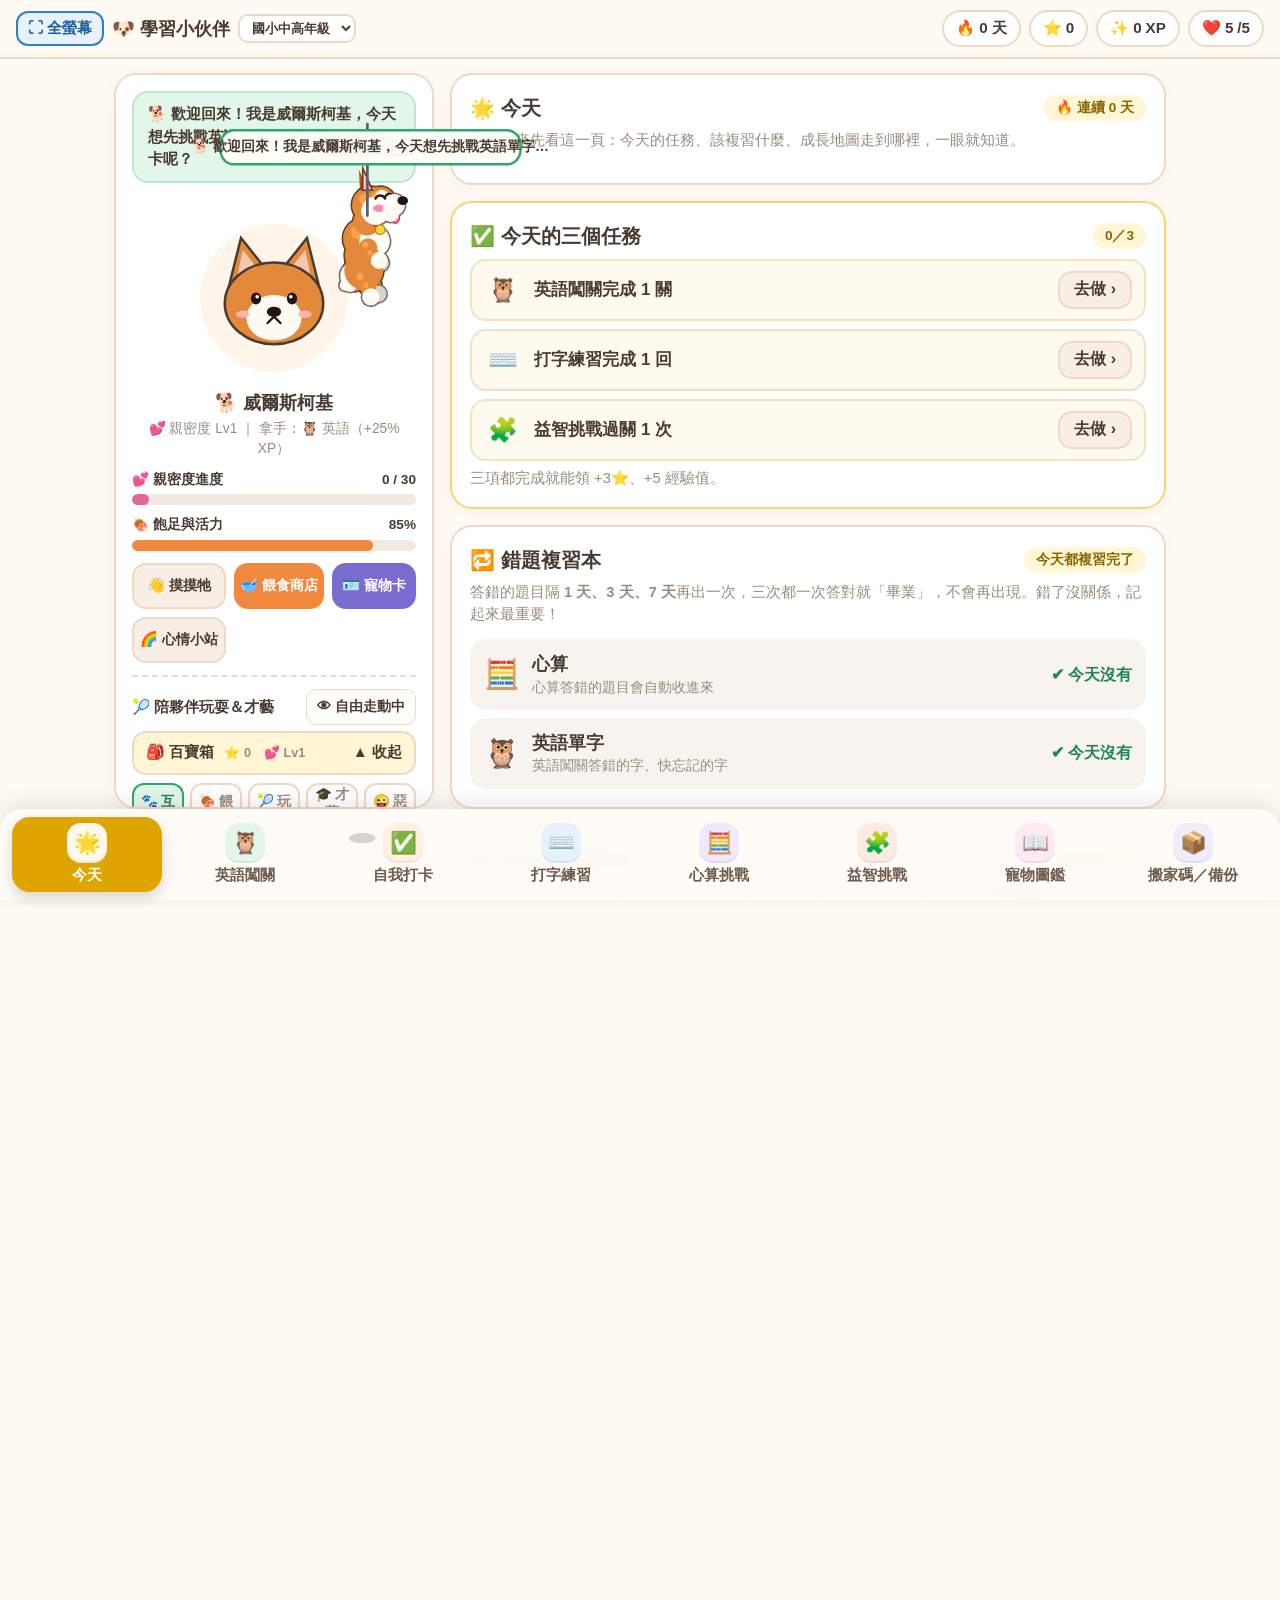
==== commit 14bea0b0: "v3.27.1：打開網頁先停在「🌟 今天」分頁（原本是英語闖關） Co-Authored-By: Claude Opus 5.5 <noreply@anthropic.com> Claude-Sess" ====
--- a/index.html
+++ b/index.html
@@ -7,9 +7,9 @@
   <meta name="apple-mobile-web-app-status-bar-style" content="default">
   <meta name="apple-mobile-web-app-title" content="學習小伙伴">
   <meta name="theme-color" content="#2fa86b">
-  <title>汪汪小精靈 學習小伙伴（平板／網頁版 v3.26.0）</title>
+  <title>汪汪小精靈 學習小伙伴（平板／網頁版 v3.27.1）</title>
   <link rel="manifest" href="./manifest.json">
-  <link rel="stylesheet" href="./style.css?v=20261128-12">
+  <link rel="stylesheet" href="./style.css?v=20261128-14">
 </head>
 <body>
   <!-- 頂部狀態列 -->
@@ -86,9 +86,9 @@
     <!-- 右側／下方：四大核心功能分頁 -->
     <section id="mainContent">
       <!-- v3.23.0：🌟 今天（錯題複習本等，內容由 today.js 產生） -->
-      <div id="tab-today" class="tab-pane" style="display:none;"></div>
+      <div id="tab-today" class="tab-pane"></div>
       <!-- 分頁 1：英語單字闖關 -->
-      <div id="tab-english" class="tab-pane"></div>
+      <div id="tab-english" class="tab-pane" style="display:none;"></div>
 
       <!-- 分頁 2：自我打卡（好習慣與功課） -->
       <div id="tab-checkin" class="tab-pane" style="display:none;"></div>
@@ -112,10 +112,10 @@
 
   <!-- 底部導覽列 -->
   <nav class="bottom-nav" aria-label="主要功能">
-    <button class="nav-tab" data-tab="today">
+    <button class="nav-tab active" data-tab="today">
       <span class="nav-ico" aria-hidden="true">🌟</span><span class="nav-lbl">今天</span><span class="nav-badge" id="todayBadge" hidden>0</span>
     </button>
-    <button class="nav-tab active" data-tab="english">
+    <button class="nav-tab" data-tab="english">
       <span class="nav-ico" aria-hidden="true">🦉</span><span class="nav-lbl">英語闖關</span>
     </button>
     <button class="nav-tab" data-tab="checkin">
@@ -146,31 +146,31 @@
     <div id="modalCard" class="modal-card"></div>
   </div>
 
-  <script src="./vocab_data.js?v=20261128-12"></script>
-  <script src="./vocab_filter.js?v=20261128-12"></script>
-  <script src="./qrcode.js?v=20261128-12"></script>
-  <script src="./stamp.js?v=20261128-12"></script>
-  <script src="./zh_texts.js?v=20261128-12"></script>
-  <script src="./typing.js?v=20261128-12"></script>
-  <script src="./math.js?v=20261128-12"></script>
-  <script src="./puzzle.js?v=20261128-12"></script>
-  <script src="./today.js?v=20261128-12"></script>
-  <script src="./duel.js?v=20261128-12"></script>
-  <script src="./tangram.js?v=20261128-12"></script>
-  <script src="./gomoku.js?v=20261128-12"></script>
-  <script src="./sudoku.js?v=20261128-12"></script>
-  <script src="./slide.js?v=20261128-12"></script>
-  <script src="./lever.js?v=20261128-12"></script>
-  <script src="./sel.js?v=20261128-12"></script>
-  <script src="./wheel.js?v=20261128-12"></script>
-  <script src="./pet_wear.js?v=20261128-12"></script>
-  <script src="./pet_engine.js?v=20261128-12"></script>
-  <script src="./petplay.js?v=20261128-12"></script>
-  <script src="./vip.js?v=20261128-12"></script>
-  <script src="./counter.js?v=20261128-12"></script>
-  <script src="./cloud_config.js?v=20261128-12"></script>
-  <script src="./cloud_merge.js?v=20261128-12"></script>
-  <script src="./cloud.js?v=20261128-12"></script>
-  <script src="./app.js?v=20261128-12"></script>
+  <script src="./vocab_data.js?v=20261128-14"></script>
+  <script src="./vocab_filter.js?v=20261128-14"></script>
+  <script src="./qrcode.js?v=20261128-14"></script>
+  <script src="./stamp.js?v=20261128-14"></script>
+  <script src="./zh_texts.js?v=20261128-14"></script>
+  <script src="./typing.js?v=20261128-14"></script>
+  <script src="./math.js?v=20261128-14"></script>
+  <script src="./puzzle.js?v=20261128-14"></script>
+  <script src="./today.js?v=20261128-14"></script>
+  <script src="./duel.js?v=20261128-14"></script>
+  <script src="./tangram.js?v=20261128-14"></script>
+  <script src="./gomoku.js?v=20261128-14"></script>
+  <script src="./sudoku.js?v=20261128-14"></script>
+  <script src="./slide.js?v=20261128-14"></script>
+  <script src="./lever.js?v=20261128-14"></script>
+  <script src="./sel.js?v=20261128-14"></script>
+  <script src="./wheel.js?v=20261128-14"></script>
+  <script src="./pet_wear.js?v=20261128-14"></script>
+  <script src="./pet_engine.js?v=20261128-14"></script>
+  <script src="./petplay.js?v=20261128-14"></script>
+  <script src="./vip.js?v=20261128-14"></script>
+  <script src="./counter.js?v=20261128-14"></script>
+  <script src="./cloud_config.js?v=20261128-14"></script>
+  <script src="./cloud_merge.js?v=20261128-14"></script>
+  <script src="./cloud.js?v=20261128-14"></script>
+  <script src="./app.js?v=20261128-14"></script>
 </body>
 </html>
--- a/style.css
+++ b/style.css
@@ -1458,3 +1458,17 @@
 .du-opts .chip-btn small { display: block; font-size: 0.72rem; color: var(--muted); }
 .du-go { margin-top: 8px; min-width: 200px; font-size: 1.1rem; }
 @media (orientation: landscape) and (max-height: 600px) { .du-chs { grid-template-columns: repeat(4, 1fr); } .du-q { font-size: 1.6rem; } .du-score b { font-size: 1.4rem; } }
+/* ── v3.27.0 ✅ 每日三任務 ── */
+.td-quest { border: 2px solid #ffd36b; }
+.td-q-row { display: flex; align-items: center; gap: 12px; padding: 10px 12px; margin-top: 8px; border-radius: 16px; background: #fffaf0; border: 2px solid #f3e3c3; }
+.td-q-row.done { background: #f1fbf4; border-color: #8fd3a8; }
+.td-q-ico { font-size: 1.5rem; width: 1.6em; text-align: center; }
+.td-q-txt { flex: 1; font-weight: 800; font-size: 1.05rem; }
+.td-q-txt small { margin-left: 8px; color: var(--muted); font-weight: 700; }
+.td-q-row.done .td-q-txt { color: #23864f; }
+.td-q-ok { color: #23864f; font-weight: 900; }
+.td-q-wait { color: var(--muted); font-size: 0.85rem; }
+.td-q-go { min-height: 38px; padding: 6px 14px; }
+.td-q-claim { margin-top: 10px; width: 100%; font-size: 1.1rem; animation: tdGlow 1.4s ease-in-out infinite; }
+.td-q-claimed { margin-top: 10px; padding: 10px 14px; border-radius: 14px; background: #f1fbf4; border: 2px solid #8fd3a8; font-weight: 800; color: #23864f; }
+@media (prefers-reduced-motion: reduce) { .td-q-claim { animation: none; } }
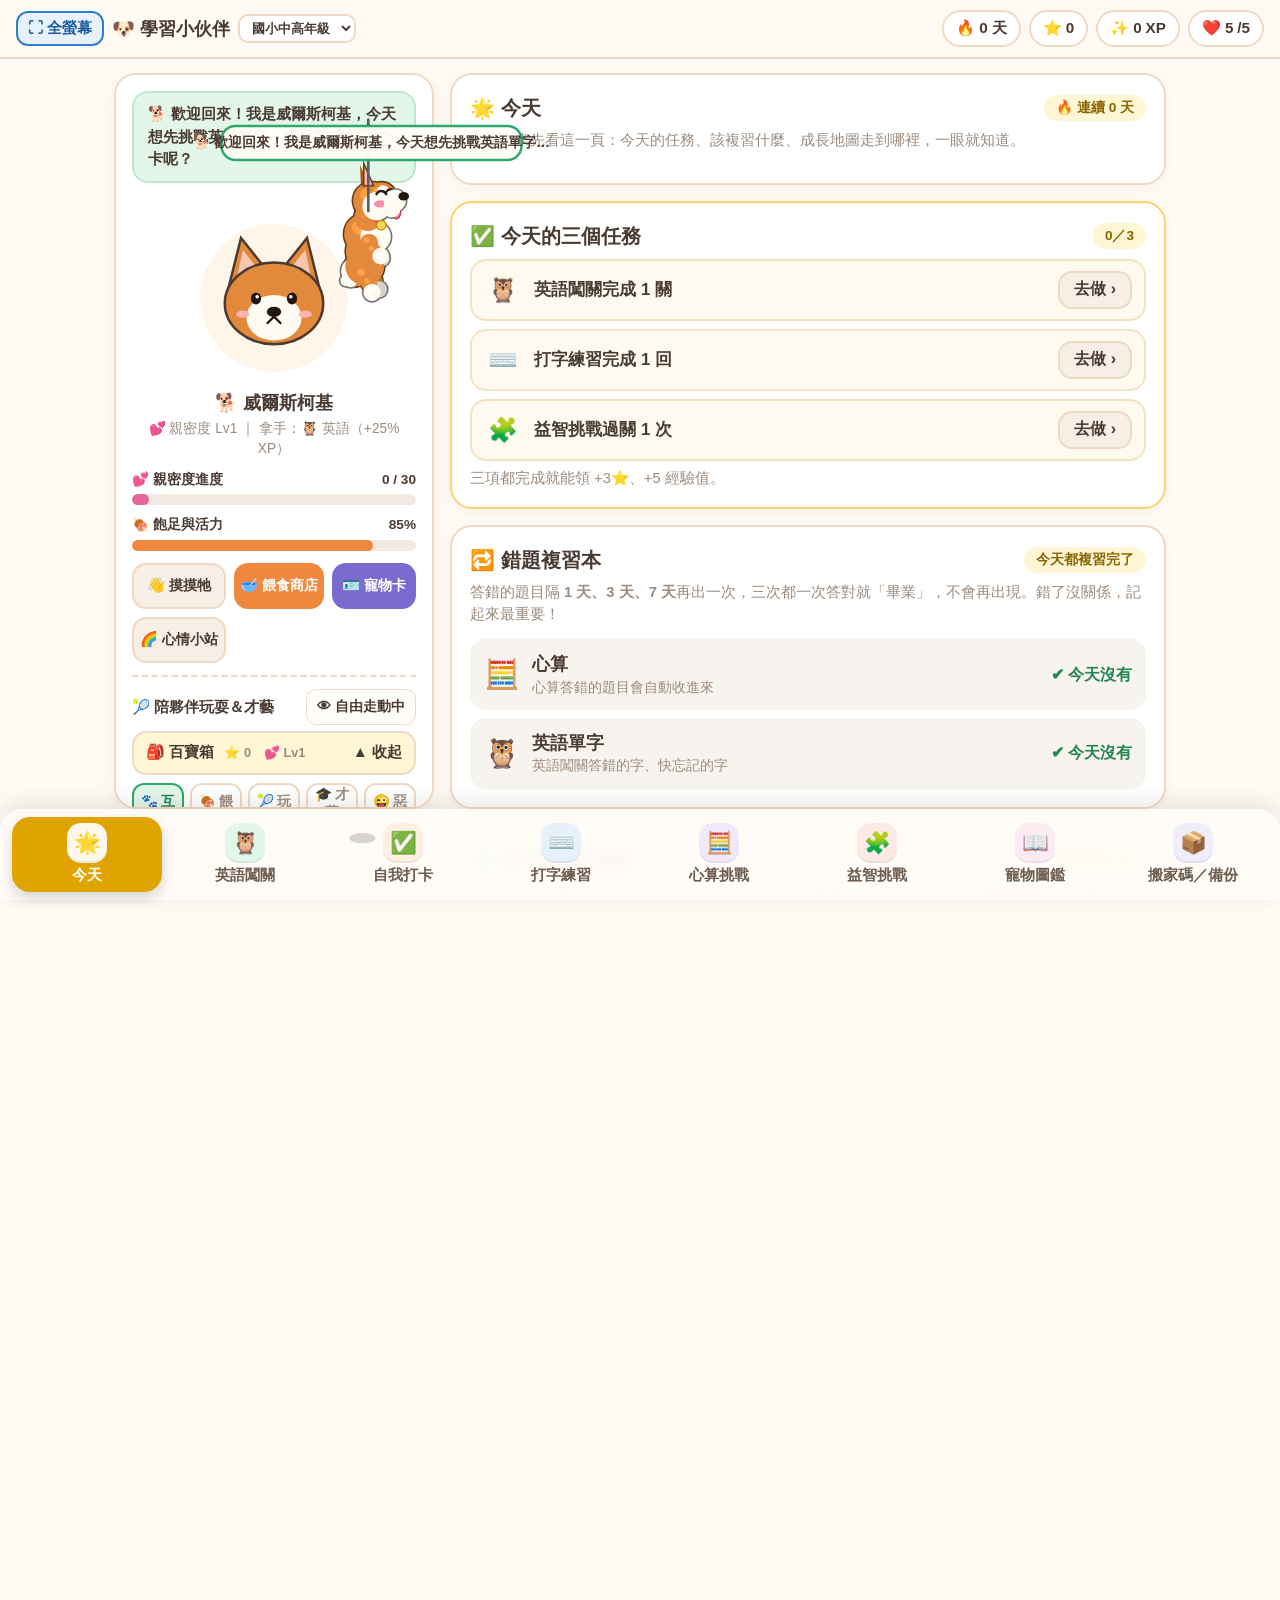
==== commit c6dcd055: "v3.28.0：益智挑戰新增「🔦 雷射迷宮」：擺鏡子、分光鏡讓雷射光打中靶心（8 關） Co-Authored-By: Claude Opus 5.5 <noreply@anthropic.com> " ====
--- a/index.html
+++ b/index.html
@@ -7,9 +7,9 @@
   <meta name="apple-mobile-web-app-status-bar-style" content="default">
   <meta name="apple-mobile-web-app-title" content="學習小伙伴">
   <meta name="theme-color" content="#2fa86b">
-  <title>汪汪小精靈 學習小伙伴（平板／網頁版 v3.27.1）</title>
+  <title>汪汪小精靈 學習小伙伴（平板／網頁版 v3.28.0）</title>
   <link rel="manifest" href="./manifest.json">
-  <link rel="stylesheet" href="./style.css?v=20261128-14">
+  <link rel="stylesheet" href="./style.css?v=20261129-1">
 </head>
 <body>
   <!-- 頂部狀態列 -->
@@ -146,31 +146,33 @@
     <div id="modalCard" class="modal-card"></div>
   </div>
 
-  <script src="./vocab_data.js?v=20261128-14"></script>
-  <script src="./vocab_filter.js?v=20261128-14"></script>
-  <script src="./qrcode.js?v=20261128-14"></script>
-  <script src="./stamp.js?v=20261128-14"></script>
-  <script src="./zh_texts.js?v=20261128-14"></script>
-  <script src="./typing.js?v=20261128-14"></script>
-  <script src="./math.js?v=20261128-14"></script>
-  <script src="./puzzle.js?v=20261128-14"></script>
-  <script src="./today.js?v=20261128-14"></script>
-  <script src="./duel.js?v=20261128-14"></script>
-  <script src="./tangram.js?v=20261128-14"></script>
-  <script src="./gomoku.js?v=20261128-14"></script>
-  <script src="./sudoku.js?v=20261128-14"></script>
-  <script src="./slide.js?v=20261128-14"></script>
-  <script src="./lever.js?v=20261128-14"></script>
-  <script src="./sel.js?v=20261128-14"></script>
-  <script src="./wheel.js?v=20261128-14"></script>
-  <script src="./pet_wear.js?v=20261128-14"></script>
-  <script src="./pet_engine.js?v=20261128-14"></script>
-  <script src="./petplay.js?v=20261128-14"></script>
-  <script src="./vip.js?v=20261128-14"></script>
-  <script src="./counter.js?v=20261128-14"></script>
-  <script src="./cloud_config.js?v=20261128-14"></script>
-  <script src="./cloud_merge.js?v=20261128-14"></script>
-  <script src="./cloud.js?v=20261128-14"></script>
-  <script src="./app.js?v=20261128-14"></script>
+  <script src="./vocab_data.js?v=20261129-1"></script>
+  <script src="./vocab_filter.js?v=20261129-1"></script>
+  <script src="./qrcode.js?v=20261129-1"></script>
+  <script src="./stamp.js?v=20261129-1"></script>
+  <script src="./zh_texts.js?v=20261129-1"></script>
+  <script src="./typing.js?v=20261129-1"></script>
+  <script src="./math.js?v=20261129-1"></script>
+  <script src="./puzzle.js?v=20261129-1"></script>
+  <script src="./today.js?v=20261129-1"></script>
+  <script src="./duel.js?v=20261129-1"></script>
+  <script src="./tangram.js?v=20261129-1"></script>
+  <script src="./gomoku.js?v=20261129-1"></script>
+  <script src="./sudoku.js?v=20261129-1"></script>
+  <script src="./slide.js?v=20261129-1"></script>
+  <script src="./lever.js?v=20261129-1"></script>
+  <script src="./fx.js?v=20261129-1"></script>
+  <script src="./laser.js?v=20261129-1"></script>
+  <script src="./sel.js?v=20261129-1"></script>
+  <script src="./wheel.js?v=20261129-1"></script>
+  <script src="./pet_wear.js?v=20261129-1"></script>
+  <script src="./pet_engine.js?v=20261129-1"></script>
+  <script src="./petplay.js?v=20261129-1"></script>
+  <script src="./vip.js?v=20261129-1"></script>
+  <script src="./counter.js?v=20261129-1"></script>
+  <script src="./cloud_config.js?v=20261129-1"></script>
+  <script src="./cloud_merge.js?v=20261129-1"></script>
+  <script src="./cloud.js?v=20261129-1"></script>
+  <script src="./app.js?v=20261129-1"></script>
 </body>
 </html>
--- a/style.css
+++ b/style.css
@@ -1,1333 +1,1333 @@
-:root {
-  --bg: #fffaf4;
-  --card: #ffffff;
-  --line: #f0d9c4;
-  --text: #4a3b32;
-  --muted: #9b8b7e;
-  --green: #2fa86b;
-  --green-d: #23855a;
-  --green-l: #e3f6ea;
-  --orange: #f0883e;
-  --orange-l: #fff1e4;
-  --red: #e5534b;
-  --red-l: #fde8e6;
-  --blue: #3d8fd6;
-  --blue-l: #e9f3fc;
-  --purple: #7a6bd1;
-  --purple-l: #f0eefc;
-  --pink: #e5679a;
-  --pink-l: #fdeef4;
-  --gold: #f5b301;
-  --gold-l: #fff6d6;
-}
-
-* {
-  box-sizing: border-box;
-  -webkit-tap-highlight-color: transparent;
-}
-
-body {
-  margin: 0;
-  font-family: "Microsoft JhengHei UI", "PingFang TC", "Noto Sans TC", sans-serif;
-  background: var(--bg);
-  color: var(--text);
-  line-height: 1.5;
-  padding-bottom: 84px;
-  user-select: none;
-}
-
-/* 頂部狀態列 */
-.topbar {
-  position: sticky;
-  top: 0;
-  z-index: 30;
-  background: rgba(255, 250, 244, 0.96);
-  backdrop-filter: blur(8px);
-  border-bottom: 2px solid var(--line);
-  padding: 10px 16px;
-  display: flex;
-  align-items: center;
-  justify-content: space-between;
-  flex-wrap: wrap;
-  gap: 8px;
-}
-
-.brand {
-  font-size: 1.15rem;
-  font-weight: 800;
-  color: var(--text);
-  display: flex;
-  align-items: center;
-  gap: 8px;
-}
-
-.stats-pills {
-  display: flex;
-  align-items: center;
-  gap: 8px;
-  flex-wrap: wrap;
-}
-
-.stat-badge {
-  background: var(--card);
-  border: 2px solid var(--line);
-  border-radius: 999px;
-  padding: 5px 12px;
-  font-weight: 700;
-  font-size: 0.95rem;
-  display: inline-flex;
-  align-items: center;
-  gap: 4px;
-}
-
-/* 主版面：平板橫放時左右分欄，直放時上下排列 */
-.layout {
-  max-width: 1080px;
-  margin: 0 auto;
-  padding: 14px;
-  display: grid;
-  grid-template-columns: 320px 1fr;
-  gap: 16px;
-  align-items: start;
-}
-
-@media (max-width: 820px) {
-  .layout {
-    grid-template-columns: 1fr;
-  }
-}
-
-/* 寵物陪伴卡片 */
-.pet-stage {
-  background: var(--card);
-  border: 2px solid var(--line);
-  border-radius: 22px;
-  padding: 16px;
-  box-shadow: 0 6px 18px rgba(74, 59, 50, 0.05);
-  position: sticky;
-  top: 68px;
-}
-
-@media (max-width: 820px) {
-  .pet-stage {
-    position: static;
-  }
-}
-
-.pet-bubble {
-  background: var(--green-l);
-  border: 2px solid #bce8ce;
-  color: var(--text);
-  border-radius: 16px;
-  padding: 10px 14px;
-  font-size: 0.95rem;
-  font-weight: 700;
-  margin-bottom: 10px;
-  min-height: 54px;
-  display: flex;
-  align-items: center;
-  transition: all 0.25s ease;
-}
-
-.pet-canvas-wrap {
-  display: flex;
-  justify-content: center;
-  align-items: center;
-  cursor: pointer;
-  position: relative;
-}
-
-.pet-info-bar {
-  text-align: center;
-  margin-top: 6px;
-}
-
-.pet-name-row {
-  font-size: 1.15rem;
-  font-weight: 800;
-}
-
-.pet-sub-row {
-  font-size: 0.86rem;
-  color: var(--muted);
-  margin-top: 2px;
-}
-
-.meter-row {
-  margin-top: 10px;
-  font-size: 0.85rem;
-  font-weight: 700;
-}
-
-.bar-track {
-  height: 11px;
-  background: #f2eae1;
-  border-radius: 999px;
-  overflow: hidden;
-  margin-top: 4px;
-}
-
-.bar-fill {
-  height: 100%;
-  border-radius: 999px;
-  transition: width 0.35s ease;
-}
-
-.pet-actions {
-  display: grid;
-  grid-template-columns: repeat(3, 1fr);
-  gap: 8px;
-  margin-top: 12px;
-}
-
-/* 全畫面走動寵物舞台與互動百寶箱 */
-#worldCanvas {
-  position: fixed;
-  inset: 0;
-  width: 100vw;
-  height: 100vh;
-  pointer-events: none;
-  z-index: 60;
-}
-
-.pet-playground-box {
-  margin-top: 12px;
-  padding-top: 12px;
-  border-top: 2px dashed var(--line);
-}
-
-.playground-title {
-  display: flex;
-  align-items: center;
-  justify-content: space-between;
-  font-size: 0.92rem;
-  font-weight: 800;
-  margin-bottom: 6px;
-}
-
-.playground-tip {
-  background: var(--gold-l);
-  border: 1.5px solid #f2dca6;
-  border-radius: 12px;
-  padding: 7px 10px;
-  font-size: 0.8rem;
-  color: var(--text);
-  margin-bottom: 8px;
-  line-height: 1.4;
-}
-
-.chip-grid {
-  display: grid;
-  grid-template-columns: repeat(3, 1fr);
-  gap: 6px;
-}
-
-.chip-btn {
-  min-height: 34px;
-  border-radius: 10px;
-  border: 1.5px solid var(--line);
-  background: #fffdf9;
-  color: var(--text);
-  font-family: inherit;
-  font-size: 0.82rem;
-  font-weight: 700;
-  padding: 4px 6px;
-  cursor: pointer;
-  display: inline-flex;
-  align-items: center;
-  justify-content: center;
-  gap: 3px;
-  transition: transform 0.1s ease, background 0.15s ease;
-}
-
-.chip-btn:hover {
-  background: var(--orange-l);
-  border-color: var(--orange);
-}
-
-.chip-btn:active {
-  transform: scale(0.95);
-}
-
-/* 按鈕與卡片 */
-.btn {
-  min-height: 46px;
-  border: none;
-  border-radius: 14px;
-  padding: 10px 16px;
-  font-size: 1rem;
-  font-weight: 800;
-  font-family: inherit;
-  cursor: pointer;
-  display: inline-flex;
-  align-items: center;
-  justify-content: center;
-  gap: 6px;
-  transition: transform 0.1s ease, filter 0.15s ease;
-}
-
-.btn:active {
-  transform: scale(0.97);
-}
-
-.btn-green { background: var(--green); color: #fff; }
-.btn-orange { background: var(--orange); color: #fff; }
-.btn-purple { background: var(--purple); color: #fff; }
-.btn-pink { background: var(--pink); color: #fff; }
-.btn-blue { background: var(--blue); color: #fff; }
-.btn-soft {
-  background: #f7efe6;
-  color: var(--text);
-  border: 2px solid var(--line);
-}
-
-.card-box {
-  background: var(--card);
-  border: 2px solid var(--line);
-  border-radius: 22px;
-  padding: 18px;
-  margin-bottom: 16px;
-  box-shadow: 0 4px 14px rgba(74, 59, 50, 0.04);
-}
-
-.section-title {
-  font-size: 1.25rem;
-  font-weight: 800;
-  margin: 0 0 6px 0;
-  display: flex;
-  align-items: center;
-  justify-content: space-between;
-  gap: 8px;
-}
-
-.section-sub {
-  color: var(--muted);
-  font-size: 0.92rem;
-  margin: 0 0 14px 0;
-}
-
-/* 自我打卡項目 */
-.checkin-list {
-  display: flex;
-  flex-direction: column;
-  gap: 10px;
-}
-
-.checkin-item {
-  display: flex;
-  align-items: center;
-  justify-content: space-between;
-  gap: 12px;
-  padding: 14px 16px;
-  border-radius: 16px;
-  border: 2px solid var(--line);
-  background: #fffdf9;
-  cursor: pointer;
-  min-height: 62px;
-  transition: all 0.15s ease;
-}
-
-.checkin-item.done {
-  background: var(--green-l);
-  border-color: #9de0ba;
-}
-
-.checkin-left {
-  display: flex;
-  align-items: center;
-  gap: 12px;
-  font-size: 1.05rem;
-  font-weight: 700;
-}
-
-.check-circle {
-  width: 32px;
-  height: 32px;
-  border-radius: 50%;
-  border: 3px solid var(--green);
-  display: flex;
-  align-items: center;
-  justify-content: center;
-  font-size: 1.1rem;
-  background: #fff;
-  color: #fff;
-  flex-shrink: 0;
-}
-
-.checkin-item.done .check-circle {
-  background: var(--green);
-}
-
-/* 英語闖關 */
-.track-pills {
-  display: flex;
-  gap: 8px;
-  overflow-x: auto;
-  padding-bottom: 6px;
-  margin-bottom: 12px;
-}
-
-.track-pill {
-  white-space: nowrap;
-  padding: 8px 14px;
-  border-radius: 999px;
-  border: 2px solid var(--line);
-  background: #fff;
-  font-weight: 700;
-  cursor: pointer;
-  min-height: 42px;
-}
-
-.track-pill.active {
-  background: var(--green);
-  color: #fff;
-  border-color: var(--green);
-}
-
-.unit-grid {
-  display: grid;
-  grid-template-columns: repeat(auto-fill, minmax(220px, 1fr));
-  gap: 12px;
-}
-
-.unit-card {
-  border: 2px solid var(--line);
-  border-radius: 18px;
-  padding: 14px;
-  background: #fffdf9;
-}
-
-.lesson-btns {
-  display: flex;
-  gap: 8px;
-  margin-top: 10px;
-}
-
-.lesson-btn {
-  flex: 1;
-  min-height: 44px;
-  border-radius: 12px;
-  border: 2px solid var(--line);
-  background: #fff;
-  font-weight: 800;
-  cursor: pointer;
-}
-
-.lesson-btn.done {
-  background: var(--green-l);
-  border-color: var(--green);
-  color: var(--green-d);
-}
-
-.lesson-btn.current {
-  background: var(--green);
-  border-color: var(--green);
-  color: #fff;
-}
-
-.lesson-btn:disabled {
-  opacity: 0.45;
-  cursor: not-allowed;
-}
-
-/* 答題區 */
-.quiz-prompt {
-  font-size: 1.45rem;
-  font-weight: 800;
-  text-align: center;
-  margin: 14px 0;
-}
-
-.choice-grid {
-  display: grid;
-  grid-template-columns: 1fr 1fr;
-  gap: 12px;
-  margin-top: 14px;
-}
-
-@media (max-width: 560px) {
-  .choice-grid {
-    grid-template-columns: 1fr;
-  }
-}
-
-.choice-btn {
-  min-height: 58px;
-  border-radius: 16px;
-  border: 2px solid var(--line);
-  background: #fff;
-  font-size: 1.08rem;
-  font-weight: 700;
-  padding: 12px 16px;
-  cursor: pointer;
-  text-align: left;
-  display: flex;
-  align-items: center;
-  gap: 10px;
-}
-
-.choice-btn.correct {
-  background: var(--green-l);
-  border-color: var(--green);
-  color: var(--green-d);
-}
-
-.choice-btn.wrong {
-  background: var(--red-l);
-  border-color: var(--red);
-  color: var(--red);
-}
-
-.tile-pool, .tile-answer {
-  display: flex;
-  flex-wrap: wrap;
-  gap: 8px;
-  justify-content: center;
-  min-height: 56px;
-  padding: 10px;
-  border-radius: 16px;
-  border: 2px dashed var(--line);
-  margin: 10px 0;
-}
-
-.letter-tile {
-  min-width: 46px;
-  min-height: 48px;
-  border-radius: 12px;
-  border: 2px solid var(--line);
-  background: #fff;
-  font-size: 1.2rem;
-  font-weight: 800;
-  cursor: pointer;
-}
-
-/* 圖鑑網格 */
-.dex-grid {
-  display: grid;
-  grid-template-columns: repeat(auto-fill, minmax(210px, 1fr));
-  gap: 12px;
-}
-
-.dex-card {
-  border: 2px solid var(--line);
-  border-radius: 18px;
-  padding: 14px;
-  text-align: center;
-  background: #fffdf9;
-}
-
-.dex-card.locked {
-  background: #f5efe8;
-  color: var(--muted);
-}
-
-/* 底部導覽列 */
-.bottom-nav {
-  position: fixed;
-  bottom: 0;
-  left: 0;
-  right: 0;
-  z-index: 40;
-  background: var(--card);
-  border-top: 2px solid var(--line);
-  display: flex;
-  justify-content: space-around;
-  padding: 6px 8px;
-}
-
-.nav-tab {
-  flex: 1;
-  max-width: 180px;
-  min-height: 52px;
-  border: none;
-  background: transparent;
-  border-radius: 14px;
-  font-family: inherit;
-  font-size: 0.92rem;
-  font-weight: 800;
-  color: var(--muted);
-  cursor: pointer;
-  display: flex;
-  flex-direction: column;
-  align-items: center;
-  justify-content: center;
-  gap: 2px;
-}
-
-.nav-tab.active {
-  background: var(--green-l);
-  color: var(--green-d);
-}
-
-/* 彈出對話框（誠實打卡、商店、寵物卡） */
-.modal-backdrop {
-  position: fixed;
-  inset: 0;
-  background: rgba(40, 30, 24, 0.48);
-  z-index: 100;
-  display: none;
-  align-items: center;
-  justify-content: center;
-  padding: 16px;
-}
-
-.modal-backdrop.open {
-  display: flex;
-}
-
-.modal-card {
-  background: var(--bg);
-  border: 3px solid var(--line);
-  border-radius: 24px;
-  max-width: 560px;
-  width: 100%;
-  max-height: 90vh;
-  overflow-y: auto;
-  padding: 22px;
-  box-shadow: 0 16px 40px rgba(0, 0, 0, 0.2);
-}
-
-
-/* ── v3.3.0 百寶箱：餵食／玩具（花星星）、才藝（親密度解鎖） ── */
-.playground-toggle {
-  width: 100%;
-  min-height: 44px;
-  display: flex;
-  align-items: center;
-  justify-content: space-between;
-  gap: 8px;
-  border: 2px solid var(--line);
-  border-radius: 14px;
-  background: var(--gold-l);
-  color: var(--text);
-  font-family: inherit;
-  font-size: 0.95rem;
-  font-weight: 800;
-  padding: 6px 12px;
-  cursor: pointer;
-}
-.playground-toggle small { font-weight: 700; color: var(--muted); margin-left: 6px; }
-.playground-inner { margin-top: 8px; }
-.playground-inner[hidden] { display: none; }
-.play-tabs { display: flex; gap: 6px; margin-bottom: 8px; }
-.play-tab {
-  flex: 1;
-  min-height: 40px;
-  border: 2px solid var(--line);
-  border-radius: 12px;
-  background: #fff;
-  color: var(--muted);
-  font-family: inherit;
-  font-size: 0.86rem;
-  font-weight: 800;
-  cursor: pointer;
-}
-.play-tab.active { background: var(--green-l); border-color: var(--green); color: var(--green-d); }
-.chip-grid { grid-template-columns: repeat(2, 1fr); }
-.chip-btn { min-height: 46px; flex-direction: column; gap: 0; line-height: 1.25; font-size: 0.88rem; }
-.chip-btn small { font-size: 0.74rem; font-weight: 800; color: var(--orange); }
-.chip-btn.chip-poor { opacity: 0.6; }
-.chip-btn.chip-locked { background: #f5efe8; color: var(--muted); border-style: dashed; }
-.chip-btn.chip-locked small { color: var(--purple); }
-.playground-inner .playground-tip { margin: 8px 0 0; }
-.playground-title .chip-btn { flex-direction: row; min-height: 36px; padding: 4px 10px; }
-.playground-toggle:focus-visible, .play-tab:focus-visible, .chip-btn:focus-visible {
-  outline: 3px solid var(--blue);
-  outline-offset: 2px;
-}
-@media (max-width: 820px) {
-  .chip-grid { grid-template-columns: repeat(3, 1fr); }
-}
-.bottom-nav { padding-bottom: calc(6px + env(safe-area-inset-bottom, 0px)); }
-
-/* ── v3.3.0 版面修正 ── */
-/* 右邊內容被路線按鈕撐寬、整頁往右超出畫面（平板直放和橫放都會） */
-.layout { grid-template-columns: 320px minmax(0, 1fr); }
-#mainContent, .pet-stage { min-width: 0; }
-/* 側欄比螢幕高時，下面的按鈕要能捲得到 */
-.pet-stage { max-height: calc(100vh - 68px - 96px); overflow-y: auto; overscroll-behavior: contain; }
-@media (max-width: 820px) {
-  .layout { grid-template-columns: minmax(0, 1fr); }
-  .pet-stage { max-height: none; overflow: visible; }
-}
-.pet-actions .btn { white-space: nowrap; padding-left: 6px; padding-right: 6px; font-size: 0.9rem; }
-
-/* ── v3.4.0 家長蓋章 ── */
-.stamp-card { background: var(--gold-l); border-color: #f2dca6; }
-.stamp-status { font-weight: 800; margin: 4px 0 12px; }
-.stamp-status.good { color: var(--green-d); }
-.stamp-steps { margin: 0 0 10px; padding-left: 22px; font-size: 0.95rem; line-height: 1.6; }
-.stamp-qr { display: flex; justify-content: center; margin: 6px 0 12px; }
-.stamp-qr svg { width: min(260px, 70vw); height: auto; background: #fff; border-radius: 12px; }
-.stamp-label { display: block; font-weight: 800; text-align: center; margin-bottom: 6px; }
-.stamp-input {
-  display: block; width: 100%; max-width: 220px; margin: 0 auto 6px; padding: 8px;
-  font-family: inherit; font-size: 1.6rem; font-weight: 800; letter-spacing: 0.3em; text-align: center;
-  border: 2px solid var(--line); border-radius: 14px; background: #fff; color: var(--text);
-}
-.stamp-input:focus-visible { outline: 3px solid var(--blue); outline-offset: 2px; }
-.stamp-msg { min-height: 1.4em; color: var(--red); font-weight: 800; text-align: center; margin-bottom: 8px; }
-
-/* ── v3.5.0 英打練習 ── */
-.ty-today-pill { font-size: 0.85rem; font-weight: 800; color: var(--green-d); background: var(--green-l); border-radius: 999px; padding: 4px 12px; }
-.ty-warn { background: var(--orange-l); border-radius: 12px; padding: 8px 12px; font-weight: 700; }
-.ty-tracks { display: flex; gap: 8px; flex-wrap: wrap; margin: 6px 0 12px; }
-.ty-track { border: 2px dashed var(--line); border-radius: 12px; padding: 6px 12px; font-weight: 800; color: var(--muted); font-size: 0.92rem; }
-.ty-track.on { border-style: solid; border-color: var(--green); background: var(--green-l); color: var(--green-d); }
-.ty-track small { margin-left: 6px; font-size: 0.75rem; }
-.ty-grid { display: grid; grid-template-columns: repeat(auto-fill, minmax(170px, 1fr)); gap: 8px; }
-.ty-lesson {
-  display: flex; flex-direction: column; align-items: flex-start; gap: 2px; text-align: left;
-  min-height: 74px; padding: 8px 12px; border: 2px solid var(--line); border-radius: 14px; background: #fff;
-  font-family: inherit; color: var(--text); cursor: pointer;
-}
-.ty-lesson:hover:not(:disabled) { border-color: var(--green); }
-.ty-lesson.next { border-color: var(--green); background: var(--green-l); }
-.ty-lesson.weak { border-color: var(--orange); background: var(--orange-l); }
-.ty-lesson.locked { color: #6f625a; background: #f6f1eb; cursor: not-allowed; }
-.ty-ln { font-size: 0.78rem; font-weight: 800; color: var(--muted); }
-.ty-lt { font-weight: 800; font-size: 0.95rem; }
-.ty-ls { color: var(--gold); font-size: 1rem; letter-spacing: 2px; }
-.ty-lesson.weak .ty-ls { color: var(--orange); font-size: 0.8rem; letter-spacing: 0; font-weight: 800; }
-.ty-stats { display: grid; grid-template-columns: repeat(4, 1fr); gap: 8px; }
-.ty-stats > div { background: var(--bg); border-radius: 12px; padding: 8px; text-align: center; display: flex; flex-direction: column; }
-.ty-stats b { font-size: 1.3rem; }
-.ty-stats span { font-size: 0.8rem; color: var(--muted); font-weight: 700; }
-.ty-stats .bad b { color: var(--red); }
-/* 顏色帶：老師站在教室後面也看得到 */
-.ty-status { border-radius: 14px; padding: 10px 14px; font-size: 1.15rem; font-weight: 800; text-align: center; transition: background 0.3s; }
-.ty-status.idle { background: #eee8e1; color: var(--muted); }
-.ty-status.green { background: #2fa86b; color: #fff; }
-.ty-status.yellow { background: #f5c242; color: #4a3b32; }
-.ty-status.red { background: #e5534b; color: #fff; }
-.ty-banner { background: var(--orange-l); border: 2px solid var(--orange); border-radius: 12px; padding: 8px 12px; font-weight: 800; margin-bottom: 8px; }
-.ty-banner[hidden] { display: none; }
-.ty-banner.alert { background: #ffe1e1; border: 3px solid #d62828; color: #a10000; font-size: 1.25rem; padding: 12px 16px; text-align: center; animation: tyAlertPulse 1s ease-in-out infinite alternate; }
-@keyframes tyAlertPulse { from { box-shadow: 0 0 0 0 rgba(214,40,40,.0); } to { box-shadow: 0 0 0 6px rgba(214,40,40,.25); } }
-.ty-ime-row { display: flex; flex-wrap: wrap; align-items: center; gap: 8px 14px; margin: 6px 0; }
-.ty-ime-chip { display: inline-block; padding: 4px 12px; border-radius: 999px; font-weight: 900; border: 2px solid #d8c8b4; background: #fff; }
-.ty-ime-chip.ime-ok { border-color: #2fa86a; color: #1f7a4c; background: #e9f8ef; }
-.ty-ime-chip.ime-bad { border-color: #d62828; color: #a10000; background: #ffe9e9; }
-.ty-ime-chip.ime-warn { border-color: #f08c00; color: #9a5a00; background: #fff4de; }
-.ty-ime-keys { font-size: .85rem; color: #6b5b4b; }
-.ty-ime-keys kbd { display: inline-block; padding: 0 6px; border: 1px solid #c9b8a2; border-bottom-width: 2px; border-radius: 6px; background: #fff; font-family: inherit; font-size: .8rem; }
-.ty-ime-try { margin: 12px auto; max-width: 560px; padding: 12px 14px; border-radius: 16px; background: #f3fbf6; border: 2px dashed #2fa86a; text-align: left; }
-.ty-ime-try-row { display: flex; flex-wrap: wrap; align-items: center; gap: 10px; margin: 8px 0 6px; }
-.ty-ime-try-row input { flex: 1; min-width: 160px; font-size: 1.3rem; padding: 6px 10px; border-radius: 10px; border: 2px solid #d8c8b4; }
-.ty-text {
-  font-family: "Consolas", "Menlo", "Courier New", monospace; font-size: clamp(1.4rem, 3.2vw, 2rem);
-  line-height: 1.7; letter-spacing: 0.06em; background: #fff; border: 2px solid var(--line); border-radius: 16px;
-  padding: 12px 16px; word-break: break-all; user-select: none;
-}
-.ty-c { color: #b9aea4; border-radius: 4px; padding: 0 1px; }
-.ty-c.done { color: var(--green-d); }
-.ty-c.done.err { color: var(--red); }
-.ty-c.cur { color: var(--text); background: var(--gold-l); box-shadow: inset 0 -4px 0 var(--gold); }
-.ty-c.cur.err { background: var(--red-l); box-shadow: inset 0 -4px 0 var(--red); }
-.ty-c.shake { animation: tyShake 0.25s; }
-@keyframes tyShake { 25% { transform: translateX(-3px); } 75% { transform: translateX(3px); } }
-.ty-progress { height: 8px; border-radius: 99px; background: #f1e8de; margin: 8px 0; overflow: hidden; }
-.ty-progress > div { height: 100%; background: var(--green); transition: width 0.15s; }
-.ty-fname { text-align: center; font-weight: 800; font-size: 1.1rem; min-height: 1.6em; margin-bottom: 6px; }
-.ty-kb { display: flex; flex-direction: column; gap: 4px; background: #e9e1d7; border-radius: 14px; padding: 8px; max-width: 760px; margin: 0 auto; }
-.ty-row { display: flex; gap: 4px; }
-.ty-key {
-  position: relative; flex: 1; min-width: 0; height: clamp(30px, 4.6vw, 44px); border-radius: 8px;
-  display: flex; align-items: center; justify-content: center; font-weight: 800; font-size: clamp(0.7rem, 1.6vw, 1rem);
-  color: #4a3b32; box-shadow: 0 2px 0 rgba(0,0,0,0.15); overflow: hidden; white-space: nowrap;
-}
-.ty-key .ty-bump { position: absolute; bottom: 5px; width: 10px; height: 2px; background: #4a3b32; border-radius: 2px; }
-.ty-key.next { outline: 4px solid #3d8fd6; outline-offset: -1px; transform: translateY(-2px); animation: tyPulse 1s infinite; z-index: 1; }
-@keyframes tyPulse { 50% { outline-color: #9cc9f0; } }
-.ty-key.bad { animation: tyBad 0.4s; }
-@keyframes tyBad { 0%, 60% { background: #e5534b !important; color: #fff; } }
-.ty-key.ty-hot { color: #7a1d18; }
-/* v3.12.1：手和鍵盤一樣寬，手指在基準鍵正下方（typing.js 的 layoutHands 依鍵盤位置畫） */
-.ty-hands-box { width: 100%; margin-top: 6px; }
-.ty-hands { display: block; width: 100%; overflow: visible; }
-.ty-palm { fill: #f6dcc5; stroke: #d8b596; stroke-width: 2; }
-.ty-finger { transition: transform 0.18s ease-out; }
-.ty-finger rect { fill: #f6dcc5; stroke: #d8b596; stroke-width: 2; transition: fill 0.15s; }
-.ty-finger .ty-nail { fill: #fbeee2; stroke: #e6cdb6; stroke-width: 1; }
-.ty-finger.on rect { fill: var(--fc); stroke: #4a3b32; stroke-width: 3; }
-.ty-result { text-align: center; }
-.ty-big-stars { font-size: 3rem; color: var(--gold); letter-spacing: 6px; }
-.ty-note { font-weight: 800; font-size: 1.05rem; }
-.ty-result .ty-stats { margin: 12px 0; }
-@media (max-width: 600px) {
-  .ty-stats { grid-template-columns: repeat(2, 1fr); }
-}
-
-/* 練習畫面要在 1366×768 的學校電腦上一次看得到全部（文字、鍵盤、雙手） */
-.ty-play { padding-top: 12px; padding-bottom: 12px; }
-.ty-play .ty-status { padding: 6px 12px; font-size: 1.05rem; }
-.ty-head { display: flex; align-items: center; gap: 10px; margin: 8px 0 6px; }
-.ty-title { font-weight: 800; font-size: 1.1rem; white-space: nowrap; }
-.ty-tip { flex: 1; min-width: 0; color: var(--muted); font-size: 0.85rem; font-weight: 700; }
-.ty-head .btn { min-height: 34px; padding: 3px 12px; }
-.ty-play .ty-text { font-size: clamp(1.15rem, 2.3vw, 1.6rem); padding: 8px 14px; line-height: 1.6; }
-.ty-play .ty-progress { margin: 6px 0; }
-.ty-play .ty-fname { margin-bottom: 4px; font-size: 1rem; }
-.ty-play .ty-key { height: clamp(28px, 4.6vh, 42px); }
-.ty-play .ty-hands-box { margin-top: 2px; }
-@media (max-width: 600px) { .ty-tip { display: none; } }
-
-/* 直放平板、手機：練習時先把夥伴面板收起來，讓鍵盤和雙手一次看得到 */
-@media (max-width: 820px) { body.ty-playing .pet-stage { display: none; } }
-
-/* ── v3.6.0 打字練習：英文／注音切換、全班測驗 ── */
-.ty-modes { display: flex; gap: 8px; margin-bottom: 10px; }
-.ty-mode { flex: 1; border: 2px solid var(--line); background: #fff; border-radius: 14px; padding: 10px; font-weight: 800; font-size: 1.05rem; cursor: pointer; font-family: inherit; }
-.ty-mode.on { border-color: var(--green); background: var(--green-l); color: var(--green-d); }
-.ty-test-btn { display: block; width: 100%; border: 0; border-radius: 16px; padding: 14px; font-size: 1.25rem; font-weight: 900; font-family: inherit; color: #fff; background: linear-gradient(135deg, #e5534b, #f28a3c); box-shadow: 0 4px 0 #b8402f; cursor: pointer; }
-.ty-test-btn:active { transform: translateY(3px); box-shadow: 0 1px 0 #b8402f; }
-.ty-teacher-link { margin-top: 10px; font-size: 0.85rem; color: var(--muted); text-align: right; }
-.ty-who { display: flex; gap: 8px; align-items: center; flex-wrap: wrap; font-weight: 800; font-size: 1.1rem; margin: 6px 0 12px; }
-.ty-select { font: inherit; font-weight: 800; padding: 8px 10px; border: 2px solid var(--line); border-radius: 12px; background: #fff; min-height: 44px; }
-.ty-select.ty-wide { width: 100%; margin-top: 8px; }
-.ty-select[hidden] { display: none; }
-.ty-setup-grid { display: grid; grid-template-columns: 1fr 1fr; gap: 12px; }
-@media (max-width: 640px) { .ty-setup-grid { grid-template-columns: 1fr; } }
-.ty-setup-box { border: 2px solid var(--line); border-radius: 16px; padding: 12px 14px; background: var(--bg); }
-.ty-setup-box h3 { margin: 0 0 4px; }
-.ty-self-row { display: flex; gap: 8px; }
-.ty-self-row .ty-select { flex: 1; }
-.ty-code { width: 100%; box-sizing: border-box; font: inherit; font-size: 2rem; font-weight: 900; letter-spacing: 0.5em; text-align: center; padding: 8px; border: 3px solid var(--green); border-radius: 14px; }
-.ty-ready { text-align: center; }
-.ty-ready-code { font-size: 1.3rem; font-weight: 800; }
-.ty-ready-code b { font-size: 2rem; letter-spacing: 4px; color: var(--green-d); }
-.ty-ready-list { list-style: none; padding: 0; margin: 10px auto; max-width: 420px; text-align: left; font-size: 1.05rem; line-height: 1.8; }
-.ty-start { font-size: 1.3rem; padding: 14px 24px; width: min(420px, 100%); }
-.ty-timer { font-size: 1.6rem; font-weight: 900; font-variant-numeric: tabular-nums; background: var(--bg); border-radius: 12px; padding: 0 12px; }
-.ty-timer.low { color: var(--red); }
-.ty-live { flex: 1; font-weight: 800; color: var(--green-d); }
-.ty-c.gap { margin-right: 0.7em; }
-.ty-text.zh, .ty-play.zh .ty-text { font-size: clamp(1.4rem, 2.8vw, 2rem); letter-spacing: 2px; }
-.ty-play { position: relative; }
-.ty-countdown { position: absolute; inset: 0; display: flex; align-items: center; justify-content: center; font-size: 7rem; font-weight: 900; color: var(--green-d); background: rgba(255, 250, 244, 0.85); border-radius: inherit; z-index: 5; }
-.ty-countdown[hidden] { display: none; }
-.ty-kb.zh .ty-key { flex-direction: column; line-height: 1; }
-.ty-kb.zh .ty-zh { font-size: 1.15rem; }
-.ty-kb.zh .ty-key small { font-size: 0.6rem; color: #6f625a; font-weight: 700; }
-.ty-score { margin: 6px 0; }
-.ty-score b { font-size: 4rem; font-weight: 900; color: var(--green-d); }
-.ty-score span { font-size: 1.4rem; font-weight: 800; margin-left: 4px; }
-.ty-who-big { font-size: 1.4rem; font-weight: 900; }
-.ty-test-meta { font-weight: 700; margin: 8px 0; }
-.ty-test-meta .bad { color: var(--red); }
-.ty-qr { width: min(240px, 70vw); margin: 8px auto; background: #fff; border-radius: 12px; }
-.ty-qr svg { display: block; width: 100%; height: auto; }
-.ty-test-result h2 { margin: 0; font-size: 1.25rem; }
-.ty-test-result .ty-score { margin: 0; line-height: 1.1; }
-.ty-test-result .ty-score b { font-size: 3.2rem; }
-.ty-test-result .ty-qr { width: min(220px, 64vw); }
-
-/* ── v3.7.0 中文打字 ── */
-.ty-text.cn { font-size: clamp(1.25rem, 2.4vw, 1.7rem); letter-spacing: 1px; line-height: 1.9; font-family: "Microsoft JhengHei UI", "PingFang TC", "Noto Sans TC", sans-serif; }
-.ty-cn-row { display: grid; grid-template-columns: 1fr 260px; gap: 12px; margin-top: 8px; align-items: start; }
-@media (max-width: 760px) { .ty-cn-row { grid-template-columns: 1fr; } }
-.ty-input { width: 100%; box-sizing: border-box; font: inherit; font-size: 1.35rem; line-height: 1.6; padding: 10px 12px; border: 3px solid var(--green); border-radius: 14px; resize: none; min-height: 120px; background: #fff; }
-.ty-input:disabled { background: #f4efe8; border-color: var(--line); }
-.ty-punct { background: var(--gold-l, #fff6d6); border-radius: 14px; padding: 10px 12px; font-size: 0.9rem; }
-.ty-punct-grid { display: grid; grid-template-columns: 1fr 1fr; gap: 2px 10px; margin: 6px 0; }
-.ty-punct-grid span { white-space: nowrap; }
-.ty-punct-grid i { font-style: normal; font-weight: 900; font-size: 1.15rem; display: inline-block; width: 1.6em; }
-.ty-punct small { color: var(--muted); }
-
-/* ── v3.7.1 瀏覽人次（低調小字） ── */
-.site-foot { text-align: center; font-size: 0.72rem; color: var(--muted); opacity: 0.75; padding: 4px 0 8px; }
-
-/* ── v3.7.3 打字關卡：全部可選、已完成的變淡、預設停在總複習 ── */
-.ty-lesson { position: relative; transition: transform .12s, box-shadow .12s, border-color .12s; }
-.ty-lesson:hover { transform: translateY(-2px); box-shadow: 0 4px 10px rgba(74, 59, 50, 0.12); }
-.ty-lesson.todo { border-color: #e7cdb3; }
-.ty-lesson.done { background: #f3f6f2; border-color: #d9e6d9; border-style: dashed; color: #7c8a7c; }
-.ty-lesson.done .ty-lt { font-weight: 700; }
-.ty-lesson.done .ty-ls { color: #c7b26a; opacity: .75; }
-.ty-lesson.mastered { background: #f7f4e8; border-color: #e9dfb4; }
-.ty-lesson.review { border-width: 3px; }
-.ty-lesson.pick { background: var(--green-l); border: 3px solid var(--green); border-style: solid; color: var(--text); box-shadow: 0 0 0 4px rgba(47, 168, 107, 0.15); }
-.ty-lesson.pick.done { color: var(--text); }
-.ty-lesson:focus-visible { outline: 3px solid #3d8fd6; outline-offset: 2px; }
-.ty-ln { display: flex; align-items: center; gap: 6px; width: 100%; }
-.ty-badge { font-style: normal; font-size: 0.72rem; font-weight: 800; padding: 1px 8px; border-radius: 999px; background: #e3efe3; color: #4f7a4f; margin-left: auto; }
-.ty-lesson.mastered .ty-badge { background: #fbefc4; color: #8a6a12; }
-.ty-lesson.pick .ty-badge { background: var(--green); color: #fff; }
-
-/* ── v3.7.3 底部導覽列：字放大、每個功能有自己的顏色 ── */
-body { padding-bottom: 96px; }
-.bottom-nav {
-  gap: 8px; padding: 8px 12px; padding-bottom: calc(8px + env(safe-area-inset-bottom, 0px));
-  border-top: none; border-radius: 22px 22px 0 0;
-  background: rgba(255, 252, 247, 0.97); backdrop-filter: blur(6px);
-  box-shadow: 0 -6px 20px rgba(74, 59, 50, 0.12);
-}
-.nav-tab {
-  --c: #2fa86b; --cl: #e3f6ea;
-  max-width: 240px; min-height: 62px; flex-direction: row; gap: 10px;
-  border: 2px solid transparent; border-radius: 18px; color: #6d5c50;
-  transition: background .15s, transform .15s, border-color .15s, box-shadow .15s;
-}
-.nav-tab[data-tab="english"] { --c: #2fa86b; --cl: #e3f6ea; }
-.nav-tab[data-tab="checkin"] { --c: #e07a2e; --cl: #fff0e2; }
-.nav-tab[data-tab="typing"] { --c: #3d8fd6; --cl: #e6f1fc; }
-.nav-tab[data-tab="dex"] { --c: #d65d93; --cl: #fdebf3; }
-.nav-tab[data-tab="math"] { --c: #8a5cd6; --cl: #f0e9fc; }
-.nav-tab[data-tab="transfer"] { --c: #7a6bd1; --cl: #efedfc; }
-.nav-ico {
-  width: 40px; height: 40px; flex: 0 0 40px; display: grid; place-items: center;
-  font-size: 1.35rem; border-radius: 14px; background: var(--cl); box-shadow: inset 0 -2px 0 rgba(0, 0, 0, 0.06);
-}
-.nav-lbl { font-size: 1.12rem; font-weight: 900; letter-spacing: 0.5px; white-space: nowrap; }
-.nav-tab:hover { background: var(--cl); color: var(--c); transform: translateY(-2px); }
-.nav-tab.active { background: var(--c); color: #fff; border-color: var(--c); box-shadow: 0 6px 14px rgba(0, 0, 0, 0.16); }
-.nav-tab.active .nav-ico { background: rgba(255, 255, 255, 0.92); }
-.nav-tab:focus-visible { outline: 3px solid #3d8fd6; outline-offset: 2px; }
-@media (max-width: 900px) {
-  .nav-tab { flex-direction: column; gap: 2px; min-height: 64px; padding: 4px 2px; }
-  .nav-ico { width: 34px; height: 34px; flex-basis: 34px; font-size: 1.2rem; }
-  .nav-lbl { font-size: 0.86rem; letter-spacing: 0; }
-}
-@media (max-width: 420px) { .nav-lbl { font-size: 0.74rem; } .bottom-nav { gap: 4px; padding-left: 6px; padding-right: 6px; } }
-.ty-lesson.review { grid-column: 1 / -1; min-height: 64px; display: grid; grid-template-columns: auto 1fr auto; align-items: center; gap: 4px 14px; padding: 10px 16px; }
-.ty-lesson.review .ty-ln { width: auto; font-size: 1.6rem; }
-.ty-lesson.review .ty-lt { font-size: 1.15rem; }
-.ty-lesson.review .ty-ln .ty-badge { font-size: 0.78rem; }
-
-/* ── v3.7.4 全形標點提示卡：改成 Ctrl 按法，一行一個 ── */
-.ty-cn-row { grid-template-columns: 1fr 290px; }
-.ty-punct-grid { grid-template-columns: 1fr; gap: 3px; }
-.ty-punct-grid span { display: flex; align-items: center; gap: 6px; font-weight: 700; }
-.ty-punct-grid i { width: 2.2em; text-align: center; background: #fff; border-radius: 6px; box-shadow: inset 0 0 0 1px #eadbb5; }
-.ty-punct small { display: block; line-height: 1.6; margin-top: 4px; }
-.ty-punct kbd { font-family: Consolas, monospace; font-weight: 800; background: #fff; border: 1px solid #d9c9a3; border-bottom-width: 2px; border-radius: 5px; padding: 0 5px; }
-.ty-cn-row { grid-template-columns: 1fr 340px; }
-.ty-punct { padding: 8px 10px; }
-.ty-punct-grid { grid-template-columns: 1fr 1fr; gap: 3px 8px; font-size: 0.8rem; }
-.ty-punct-grid span { white-space: nowrap; gap: 4px; }
-.ty-punct-grid i { width: 1.7em; font-size: 1.05rem; }
-.ty-punct small { font-size: 0.74rem; }
-
-/* ── v3.7.5 輸入測驗碼時顯示老師的設定（鎖定） ── */
-.ty-setup-grid.one { grid-template-columns: 1fr; max-width: 520px; margin: 0 auto; }
-.ty-setup-box[hidden] { display: none; }
-.ty-code-info { margin-top: 8px; border-radius: 12px; padding: 8px 12px; font-size: 0.95rem; }
-.ty-code-info[hidden] { display: none; }
-.ty-code-info.wait { color: var(--muted); background: #f6f1eb; text-align: center; }
-.ty-code-info.bad { color: var(--red); background: var(--red-l, #fde8e6); font-weight: 800; }
-.ty-code-info.ok { background: #eef6ff; border: 2px solid #9cc7ee; display: grid; gap: 2px; }
-.ty-code-info.ok > b { color: #2b6cb0; }
-
-/* ── v3.7.5 準備畫面：超級明顯的「等老師說開始」 ── */
-.ty-wait-teacher {
-  margin: 14px auto 12px; max-width: 640px; padding: 18px 20px; border-radius: 20px;
-  background: #fff4c2; border: 4px solid #f2b705; color: #6b4a00;
-  font-size: clamp(1.35rem, 2.6vw, 1.9rem); font-weight: 900; line-height: 1.45; text-align: center;
-  box-shadow: 0 6px 0 #d99a00, 0 10px 24px rgba(242, 183, 5, 0.35);
-  animation: tyWaitPulse 1.6s ease-in-out infinite;
-}
-@keyframes tyWaitPulse { 0%, 100% { transform: scale(1); } 50% { transform: scale(1.025); } }
-@media (prefers-reduced-motion: reduce) { .ty-wait-teacher { animation: none; } }
-.ty-start-big {
-  display: flex; flex-direction: column; align-items: center; gap: 2px; width: min(640px, 100%); margin: 6px auto 0;
-  padding: 16px 20px; border: 0; border-radius: 20px; cursor: pointer; font-family: inherit;
-  font-size: clamp(1.3rem, 2.4vw, 1.7rem); font-weight: 900; color: #fff;
-  background: linear-gradient(135deg, #e5534b, #f28a3c); box-shadow: 0 6px 0 #b8402f;
-}
-.ty-start-big.self { background: linear-gradient(135deg, #2fa86b, #3cc282); box-shadow: 0 6px 0 #1f7a4f; }
-.ty-start-big small { font-size: 0.85rem; font-weight: 700; opacity: 0.9; }
-.ty-start-big:active { transform: translateY(4px); box-shadow: 0 2px 0 #b8402f; }
-.ty-start-big:focus-visible { outline: 4px solid #3d8fd6; outline-offset: 3px; }
-
-/* ── v3.7.6 測驗模式：全螢幕專心畫面（狗狗、上方列、下方按鈕都藏起來） ── */
-body.ty-exam .topbar, body.ty-exam .pet-stage, body.ty-exam .bottom-nav, body.ty-exam .site-foot,
-body.ty-exam #worldCanvas { display: none !important; }
-body.ty-exam { padding-bottom: 0; overflow: hidden; }
-body.ty-exam #tab-typing {
-  position: fixed; inset: 0; z-index: 500; overflow: auto; display: block !important;
-  background: radial-gradient(circle at top, #fffdf8, #fbefe0); padding: 18px 16px 24px;
-}
-body.ty-exam #tab-typing > .card-box { max-width: 1180px; margin: 0 auto; }
-body.ty-exam .modal-backdrop { z-index: 600; }
-.ty-fs-bar {
-  display: block; width: min(1180px, 100%); margin: 0 auto 10px; padding: 12px; border: 0; border-radius: 14px;
-  background: #c8372f; color: #fff; font: inherit; font-size: 1.15rem; font-weight: 900; cursor: pointer;
-  animation: tyWaitPulse 1.2s ease-in-out infinite;
-}
-.ty-fs-bar[hidden] { display: none; }
-.ty-unlock { margin: 14px auto 0; max-width: 520px; padding: 14px 16px; border-radius: 16px; background: #fff4c2; border: 3px solid #f2b705; text-align: center; position: relative; }
-.ty-unlock-note { font-size: .8rem; color: #8a7a6a; margin-top: 2px; }
-.ty-exit-early { position: absolute; right: 8px; bottom: 6px; border: none; background: transparent; color: #a8998a; font-size: .78rem; text-decoration: underline; cursor: pointer; padding: 4px 6px; }
-.ty-exit-early:hover { color: #6b5b4b; }
-.ty-last-test { display: block; width: 100%; margin-top: 8px; padding: 8px 12px; border-radius: 12px; border: 2px dashed #d8c8b4; background: #fffaf2; color: #6b5b4b; font-weight: 700; cursor: pointer; }
-.ty-unlock > b { display: block; font-size: 1.05rem; color: #6b4a00; margin-bottom: 8px; }
-.ty-unlock-row { display: flex; gap: 8px; justify-content: center; }
-.ty-unlock-row input { width: 9em; font: inherit; font-size: 1.6rem; font-weight: 900; letter-spacing: 0.4em; text-align: center; padding: 6px; border: 3px solid #d99a00; border-radius: 12px; }
-.ty-unlock-msg { min-height: 1.4em; margin-top: 6px; color: var(--red); font-weight: 800; }
-
-.ty-ver { text-align: center; color: var(--muted); font-size: 0.8rem; margin-top: 8px; }
-/* v3.9.4：認真練習 5 分鐘的骨頭餅乾 */
-.ty-treat { margin: 10px auto 0; max-width: 560px; padding: 8px 12px; border-radius: 14px; background: #fff1d6; border: 2px solid #f0a020; color: #8a4b00; font-weight: 900; }
-.ty-treat-pill { display: inline-block; padding: 3px 10px; border-radius: 999px; background: #fff7e8; border: 1px dashed #e0a040; color: #8a5a10; font-size: .85rem; font-weight: 700; }
-.ty-treat-pill.done { background: #eef9f1; border-color: #2fa86a; color: #1f7a4c; }
-/* v3.10.0：🧮 心算挑戰 */
-.mc-tools { display: flex; flex-wrap: wrap; gap: 10px 18px; align-items: center; margin: 6px 0 10px; }
-.mc-speak { font-weight: 800; cursor: pointer; }
-.mc-group { border: 2px solid #eadfce; border-radius: 16px; margin: 8px 0; background: #fffdf9; }
-.mc-group > summary { cursor: pointer; padding: 10px 14px; font-weight: 900; font-size: 1.05rem; display: flex; justify-content: space-between; list-style: none; }
-.mc-group > summary::-webkit-details-marker { display: none; }
-.mc-gstar { color: #c58a00; font-size: .9rem; }
-.mc-list { display: grid; grid-template-columns: repeat(auto-fill, minmax(190px, 1fr)); gap: 8px; padding: 0 12px 12px; }
-.mc-course { position: relative; text-align: left; padding: 10px 12px; border-radius: 14px; border: 2px solid #e3d6c3; background: #fff; cursor: pointer; display: flex; flex-direction: column; gap: 2px; font-family: inherit; }
-.mc-course:hover { border-color: #8a5cd6; }
-.mc-course.some { background: #fbf7ff; border-color: #cdb6f0; }
-.mc-course.done { background: #f1fbf4; border-color: #8fd3a8; }
-.mc-gr { font-size: .75rem; color: #8a7a6a; }
-.mc-name { font-weight: 800; color: #4a3b2c; }
-.mc-stars { color: #f0a800; letter-spacing: .1em; }
-.mc-easy { position: absolute; top: 6px; right: 8px; font-size: .7rem; color: #8a7a6a; background: #f2ece4; border-radius: 8px; padding: 0 6px; }
-.mc-play { text-align: center; }
-.mc-top { display: flex; flex-wrap: wrap; align-items: center; justify-content: space-between; gap: 8px; }
-.mc-dots { display: flex; gap: 4px; }
-.mc-dot { width: 12px; height: 12px; border-radius: 50%; background: #eadfce; }
-.mc-dot.done { background: #8a5cd6; }
-.mc-dot.cur { background: #f0a800; box-shadow: 0 0 0 3px #ffe7a8; }
-.mc-time { font-weight: 800; color: #6b5b4b; min-width: 4em; }
-.mc-quit { padding: 4px 12px; }
-.mc-q { font-size: clamp(1.6rem, 5vw, 2.6rem); font-weight: 900; margin: 22px 0 10px; color: #3b2d22; }
-.mc-in { display: inline-block; min-width: 6em; min-height: 1.4em; font-size: clamp(1.8rem, 5vw, 2.6rem); font-weight: 900; padding: 6px 18px; border-radius: 16px; border: 3px solid #8a5cd6; background: #fff; letter-spacing: .05em; }
-.mc-msg { min-height: 1.6em; margin: 8px 0; font-weight: 900; font-size: 1.15rem; }
-.mc-msg.ok { color: #1f7a4c; }
-.mc-msg.warn { color: #b35900; }
-.mc-msg.bad { color: #c0392b; }
-.mc-hint { margin: 0 auto 10px; max-width: 560px; background: #fff7d6; border: 2px dashed #f0b400; border-radius: 14px; padding: 10px 14px; font-weight: 800; color: #7a5200; text-align: left; }
-.mc-pad { display: grid; grid-template-columns: repeat(3, 1fr); gap: 8px; max-width: 330px; margin: 8px auto 0; }
-.mc-key { font-size: 1.5rem; font-weight: 900; padding: 12px 0; border-radius: 14px; border: 2px solid #d8c8b4; background: #fff; cursor: pointer; font-family: inherit; }
-.mc-key:active { transform: translateY(2px); }
-.mc-key.back { background: #fff1ea; }
-.mc-key.ok { grid-column: span 2; background: #2fa86a; color: #fff; border-color: #2fa86a; font-size: 1.2rem; }
-.mc-tip { margin-top: 10px; }
-/* v3.17.0：分數上下排、帶分數輸入格 */
-.mc-fr { display: inline-flex; flex-direction: column; align-items: center; vertical-align: middle; margin: 0 .12em; line-height: 1.05; font-size: .82em; }
-.mc-fr > span { padding: 0 .15em; }
-.mc-fr > span:first-child { border-bottom: .09em solid currentColor; }
-.mc-mix { display: inline-flex; align-items: center; white-space: nowrap; }
-.mc-mix > .mc-fr { margin-left: .06em; }
-.mc-q.frq { line-height: 1.3; }
-.mc-hint .mc-fr, .mc-msg .mc-fr, .mc-wrong .mc-fr { font-size: .95em; }
-.mc-hint, .mc-wrong { line-height: 2.1; }
-.mc-fin { display: inline-flex; align-items: center; gap: 10px; margin: 4px 0; }
-.mc-fstack { display: inline-flex; flex-direction: column; align-items: center; gap: 6px; }
-.mc-fbar { display: block; width: 100%; min-width: 3.2em; height: 5px; border-radius: 3px; background: #3b2d22; }
-.mc-box { min-width: 2.6em; height: 1.55em; padding: 0 .2em; font-size: clamp(1.7rem, 5vw, 2.3rem); font-weight: 900; font-family: inherit; color: #3b2d22; border: 3px dashed #cdb6f0; border-radius: 14px; background: #fff; cursor: pointer; touch-action: manipulation; line-height: 1.4; }
-.mc-box.w { min-width: 2.2em; height: 2.2em; }
-.mc-box:empty::before { content: attr(data-ph); font-size: .42em; font-weight: 700; color: #b9a8cf; }
-.mc-box.on { border-style: solid; border-color: #8a5cd6; background: #fbf7ff; box-shadow: 0 0 0 4px #e6d9fb; }
-.mc-key { touch-action: manipulation; }
-.mc-key.nextk { font-size: 1.05rem; background: #f3edff; border-color: #cdb6f0; color: #5b3aa0; }
-.mc-key.ok.wide { grid-column: span 3; }
-/* v3.20.0：計算紙（作答畫面右邊的手寫區） */
-.mc-split { display: flex; align-items: stretch; gap: 0; margin-top: 6px; }
-.mc-main { flex: 1 1 0; min-width: 0; }
-.mc-divider { flex: 0 0 22px; display: flex; align-items: center; justify-content: center; cursor: col-resize; touch-action: none; user-select: none; -webkit-user-select: none; }
-.mc-divider > span { width: 6px; height: 64px; border-radius: 3px; background: #d8c8b4; }
-.mc-divider:hover > span, .mc-divider.on > span { background: #8a5cd6; }
-.mc-scratch { flex: 0 0 38%; min-width: 0; display: flex; flex-direction: column; text-align: left; }
-.mc-sc-label { font-size: .78rem; color: #8a7a6a; font-weight: 700; margin: 0 0 3px 2px; }
-.mc-sc-tools { display: flex; flex-wrap: wrap; gap: 5px; margin-bottom: 6px; }
-.mc-sc-btn { font-family: inherit; font-size: .85rem; font-weight: 800; padding: 6px 9px; border-radius: 10px; border: 2px solid #e3d6c3; background: #fff; color: #4a3b2c; cursor: pointer; touch-action: manipulation; display: inline-flex; align-items: center; gap: 4px; }
-.mc-sc-btn i { display: inline-block; width: 12px; height: 12px; border-radius: 50%; }
-.mc-sc-btn.on { border-color: #8a5cd6; background: #f3edff; box-shadow: 0 0 0 2px #e6d9fb; }
-.mc-sc-btn.act { background: #fff8ee; }
-.mc-sc-wrap { position: relative; flex: 1 1 auto; min-height: 360px; }
-.mc-sc-canvas { position: absolute; left: 0; top: 0; width: 100%; height: 100%; box-sizing: border-box; display: block; border: 2px solid #d8c8b4; border-radius: 12px; touch-action: none; cursor: crosshair; -webkit-user-select: none; user-select: none;
-  background-color: #fff; background-image: linear-gradient(#eef3fb 1px, transparent 1px), linear-gradient(90deg, #eef3fb 1px, transparent 1px); background-size: 24px 24px; }
-@media (max-width: 760px) {
-  .mc-split { flex-direction: column; }
-  .mc-divider { display: none; }
-  .mc-scratch { flex: none !important; margin-top: 12px; }
-  .mc-sc-wrap { flex: none; height: 300px; min-height: 0; }
-}
-
-.mc-wrong { margin: 10px auto 0; max-width: 520px; text-align: left; background: #fff5f2; border-radius: 12px; padding: 8px 12px; }
-.ty-stars-big { font-size: 2.4rem; color: #f0a800; letter-spacing: .15em; margin: 4px 0 8px; }
-.ty-result-grid { display: grid; grid-template-columns: repeat(auto-fit, minmax(120px, 1fr)); gap: 10px; max-width: 620px; margin: 8px auto 12px; }
-.ty-result-grid > div { background: #fffaf1; border: 2px solid #f0e2cc; border-radius: 14px; padding: 10px 6px; display: flex; flex-direction: column; gap: 2px; }
-.ty-result-grid b { font-size: 1.5rem; color: #3b2d22; }
-.ty-result-grid span { font-size: .85rem; color: #7a6a5a; font-weight: 700; }
-.ty-treat { font-weight: 800; color: #8a5a00; background: #fff4d6; border-radius: 12px; padding: 6px 12px; display: inline-block; }
-
-/* v3.12.0：🌈 SEL 心情小站 */
-.sel-ov { position: fixed; inset: 0; z-index: 120; background: rgba(40, 30, 24, .5); display: flex; align-items: center; justify-content: center; padding: 12px; }
-.sel-panel { width: min(680px, 100%); max-height: 94vh; display: flex; flex-direction: column; background: #fffaf3; border-radius: 22px; overflow: hidden; box-shadow: 0 18px 50px rgba(0,0,0,.25); }
-.sel-head { display: flex; align-items: center; gap: 8px; padding: 10px 14px; color: #fff; }
-.sel-ico { font-size: 1.6rem; }
-.sel-title { flex: 1; font-size: 1.15rem; }
-.sel-hbtn { border: 0; background: rgba(255,255,255,.22); color: #fff; font-weight: 800; border-radius: 10px; padding: 6px 10px; cursor: pointer; font-family: inherit; }
-.sel-x { font-size: 1.1rem; }
-.sel-body { padding: 14px 18px 18px; overflow-y: auto; display: flex; flex-direction: column; gap: 8px; }
-.sel-say { background: #fff; border: 1px solid #eadfce; border-radius: 14px; padding: 12px 14px; white-space: pre-line; font-size: 1.05rem; line-height: 1.7; color: #3b2d22; }
-.sel-h { margin: 8px 0 2px; font-size: 1rem; color: #3b2d22; }
-.sel-muted, .sel-note { color: #8a7a6a; }
-.sel-note { font-size: .88rem; margin: 2px 0; }
-.sel-btn { border: 2px solid transparent; border-radius: 14px; padding: 10px 14px; font-weight: 900; font-size: 1rem; cursor: pointer; font-family: inherit; color: #fff; background: #7a6bd1; }
-.sel-btn.big { font-size: 1.15rem; padding: 12px 18px; }
-.sel-btn.small { font-size: .9rem; padding: 6px 10px; align-self: center; }
-.sel-btn.purple { background: #7a6bd1; } .sel-btn.blue { background: #3d8fd6; } .sel-btn.green { background: #2fa86b; }
-.sel-btn.pink { background: #d65d93; } .sel-btn.orange { background: #f0883e; } .sel-btn.red { background: #e5534b; }
-.sel-btn.soft { background: #fff; color: #4a3b2c; border-color: #e3d6c3; }
-.sel-btn.danger { background: #fff1f0; color: #c0392b; border-color: #f2c2bd; }
-.sel-btn.chip { background: #fff; color: #4a3b2c; border-color: #e3d6c3; font-weight: 700; font-size: .92rem; padding: 6px 10px; border-radius: 999px; }
-.sel-btn.chip.on { color: #fff; border-color: transparent; }
-.sel-row { display: flex; flex-wrap: wrap; gap: 8px; }
-.sel-row > .sel-btn { flex: 1 1 auto; }
-.sel-row-4 > .sel-btn { flex: 1 1 calc(50% - 8px); }
-.sel-row-end { justify-content: space-between; margin-top: 8px; }
-.sel-row-end > .sel-btn { flex: 0 1 auto; }
-.sel-chips { display: flex; flex-wrap: wrap; gap: 6px; }
-.sel-emo-grid { display: grid; grid-template-columns: repeat(3, 1fr); gap: 8px; }
-.sel-emo { display: flex; flex-direction: column; align-items: center; gap: 1px; padding: 8px 4px; border-radius: 14px; border: 2px solid var(--zc); background: #fff; cursor: pointer; font-family: inherit; color: #3b2d22; }
-.sel-emo .i { font-size: 1.8rem; } .sel-emo small { color: #8a7a6a; font-size: .75rem; }
-.sel-emo.on { background: var(--zc); color: #fff; } .sel-emo.on small { color: #fff; }
-.sel-levels { display: flex; align-items: center; gap: 6px; flex-wrap: wrap; }
-.sel-lv { border: 0; background: none; cursor: pointer; line-height: 1; padding: 2px; }
-.sel-lvname { font-weight: 800; margin-left: 6px; }
-.sel-tools { display: grid; grid-template-columns: repeat(4, 1fr); gap: 8px; }
-.sel-tool { display: flex; flex-direction: column; align-items: center; gap: 2px; padding: 8px 4px; border-radius: 14px; border: 2px solid var(--tc); background: #fff; cursor: pointer; font-family: inherit; color: #3b2d22; text-align: center; }
-.sel-tool .i { font-size: 1.6rem; } .sel-tool small { font-size: .72rem; color: #8a7a6a; }
-.sel-tool.good small { color: var(--tc); }
-.sel-hotline { background: #fff4e5; border: 2px solid #f0883e; border-radius: 14px; padding: 10px 14px; }
-.sel-hotline b { color: #c0392b; } .sel-hotline p { margin: 4px 0 6px; font-size: .92rem; }
-.sel-hl { display: flex; gap: 10px; padding: 2px 0; font-size: .9rem; }
-.sel-hl a { min-width: 5.5em; font-weight: 900; color: #c0392b; text-decoration: none; }
-.sel-center { text-align: center; display: flex; flex-direction: column; align-items: center; gap: 6px; }
-.sel-big { font-size: 3.4rem; }
-.sel-done-t { font-size: 1.15rem; color: #3b2d22; }
-.sel-dots { display: flex; gap: 10px; justify-content: center; }
-.sel-dot { font-size: 2.4rem; color: #2fa86b; background: none; border: 0; cursor: pointer; line-height: 1; }
-.sel-bar { width: min(420px, 90%); height: 16px; background: #eee3d6; border-radius: 99px; overflow: hidden; }
-.sel-bar i { display: block; height: 100%; width: 100%; background: #e5534b; }
-.sel-count { font-size: 7rem; font-weight: 900; line-height: 1.1; }
-.sel-breath { display: flex; flex-direction: column; align-items: center; gap: 10px; padding: 10px 0; }
-.sel-bubble { width: 200px; height: 200px; border-radius: 50%; background: radial-gradient(circle at 35% 30%, #d6ebfb, #8ec3ef 55%, #5aa3e0); border: 3px solid #3d8fd6; box-shadow: 0 0 0 18px #e3effa, 0 0 0 34px #f0f6fc; display: flex; align-items: center; justify-content: center; font-size: 3rem; transition: transform .05s linear; margin: 30px 0; }
-.sel-btext { font-size: 1.3rem; font-weight: 900; color: #3d8fd6; text-align: center; min-height: 2.6em; }
-.sel-sub { color: #8a7a6a; }
-.sel-pens { align-items: center; justify-content: center; }
-.sel-pen { font-size: 1.7rem; background: none; border: 0; cursor: pointer; line-height: 1; }
-.sel-canvas { width: 100%; max-width: 600px; aspect-ratio: 600 / 380; background: #fff; border: 2px solid #e3d6c3; border-radius: 12px; touch-action: none; align-self: center; transition: transform .6s ease-in, opacity .6s; }
-.sel-canvas.crumple { transform: scale(.05) rotate(220deg) translateY(300px); opacity: .2; }
-.sel-card { align-self: center; width: min(460px, 100%); min-height: 220px; border-radius: 22px; border: 3px solid #7a6bd1; background: #fdf6ff; box-shadow: 6px 6px 0 #eadfce; display: flex; flex-direction: column; align-items: center; justify-content: center; gap: 10px; padding: 18px; cursor: pointer; font-family: inherit; }
-.sel-card span { font-size: 2rem; } .sel-card b { font-size: 1.5rem; color: #7a6bd1; }
-.sel-card.flip { animation: selFlip .45s; }
-@keyframes selFlip { from { transform: rotateY(90deg); } to { transform: rotateY(0); } }
-.sel-video { display: flex; gap: 10px; align-items: center; padding: 10px 12px; background: #fff; border: 1px solid #eadfce; border-radius: 12px; color: #2a6fb0; text-decoration: none; font-weight: 700; }
-.sel-talkbody { gap: 6px; }
-.sel-lock { font-size: .85rem; color: #7a6bd1; font-weight: 800; }
-.sel-chat { display: flex; flex-direction: column; gap: 6px; min-height: 220px; max-height: 46vh; overflow-y: auto; padding: 4px; }
-.sel-msg { display: flex; gap: 6px; align-items: flex-start; }
-.sel-msg.me { justify-content: flex-end; }
-.sel-mi { font-size: 1.4rem; }
-.sel-mb { max-width: 78%; white-space: pre-line; padding: 8px 12px; border-radius: 14px; background: #fff; border: 1px solid #eadfce; line-height: 1.6; }
-.sel-msg.me .sel-mb { background: #ece8fb; border-color: #ece8fb; }
-.sel-msg.small .sel-mb { font-size: .82rem; color: #8a7a6a; }
-.sel-hotline.in-chat { margin: 4px 0 4px 30px; }
-.sel-input { display: flex; gap: 6px; }
-.sel-input input { flex: 1; min-width: 0; font-size: 1.05rem; padding: 8px 12px; border-radius: 12px; border: 2px solid #d8c8b4; font-family: inherit; }
-.sel-strip { display: flex; gap: 3px; justify-content: center; flex-wrap: wrap; }
-.sel-day { display: flex; flex-direction: column; align-items: center; font-size: .7rem; color: #8a7a6a; }
-.sel-day span { width: 30px; height: 30px; border-radius: 8px; display: flex; align-items: center; justify-content: center; font-size: 1.05rem; border: 1px solid #eadfce; }
-.sel-list { display: flex; flex-direction: column; gap: 4px; }
-.sel-entry { display: flex; align-items: center; gap: 8px; background: #fff; border: 1px solid #eadfce; border-radius: 10px; padding: 6px 10px; }
-.sel-entry .i { font-size: 1.3rem; } .sel-entry .t { flex: 1; } .sel-entry small { color: #8a7a6a; }
-.chip-btn.chip-mood { background: #f0e9fc; border-color: #cdb6f0; }
-@media (max-width: 560px) {
-  .sel-tools { grid-template-columns: repeat(2, 1fr); }
-  .sel-panel { max-height: 96vh; border-radius: 18px; }
-  .sel-body { padding: 12px; }
-}
-/* v3.12.2：注音符號分類顏色說明 */
-.ty-zh-legend { text-align: center; font-size: .85rem; color: #6b5b4b; margin: 4px 0 0; }
-.ty-kb.zh .ty-zh { font-weight: 900; }
-@media (max-width: 560px) { .ty-zh-legend-more { display: none; } }
-.ty-finger.on rect { filter: drop-shadow(0 0 3px rgba(74, 59, 50, .35)); }
-
-/* v3.13.0：⛶ 全螢幕按鈕（左上角，明顯） */
-.fs-btn { border: 2px solid #2f7fd0; background: #e8f2fd; color: #1d5f9e; font-weight: 900; font-size: .95rem; border-radius: 12px; padding: 5px 10px; cursor: pointer; font-family: inherit; white-space: nowrap; }
-.fs-btn:hover { background: #d4e8fb; }
-@media (max-width: 560px) { .fs-btn { font-size: .82rem; padding: 4px 7px; } }
-
-/* v3.13.0：🎡 連續學習轉盤 */
-.wh-ov { position: fixed; inset: 0; z-index: 130; background: rgba(40, 30, 24, .45); display: flex; align-items: center; justify-content: center; padding: 12px; opacity: 0; transition: opacity .3s; }
-.wh-ov.in { opacity: 1; }
-.wh-panel { width: min(440px, 100%); max-height: 96vh; overflow-y: auto; background: #fffaf3; border-radius: 26px; padding: 16px 18px 18px; text-align: center; box-shadow: 0 20px 60px rgba(0,0,0,.3); transform: translateY(-110vh); }
-.wh-ov.in .wh-panel { animation: whDrop .9s cubic-bezier(.25,1.4,.5,1) forwards; }
-@keyframes whDrop { 0% { transform: translateY(-110vh) rotate(-6deg); } 70% { transform: translateY(12px) rotate(2deg); } 100% { transform: translateY(0) rotate(0); } }
-.wh-title { font-size: 1.5rem; font-weight: 900; color: #c0392b; }
-.wh-title b { font-size: 2rem; }
-.wh-sub { color: #6b5b4b; font-weight: 700; margin: 2px 0 8px; }
-.wh-box { position: relative; width: min(300px, 78vw); margin: 0 auto; }
-.wh-pin { position: absolute; left: 50%; top: -10px; transform: translateX(-50%); font-size: 2rem; color: #e5534b; z-index: 2; text-shadow: 0 2px 0 #fff; line-height: 1; }
-.wh-wheel { width: 100%; height: auto; display: block; filter: drop-shadow(0 6px 10px rgba(0,0,0,.15)); }
-.wh-rot { transform-origin: 150px 150px; transform-box: view-box; }
-.wh-go { margin-top: 12px; font-size: 1.4rem; font-weight: 900; padding: 12px 34px; border-radius: 999px; border: 0; background: #e5534b; color: #fff; cursor: pointer; font-family: inherit; box-shadow: 0 5px 0 #b33a33; }
-.wh-go:active { transform: translateY(3px); box-shadow: 0 2px 0 #b33a33; }
-.wh-go:disabled { background: #e8a19c; box-shadow: none; }
-.wh-note { margin-top: 10px; font-size: .88rem; color: #6b5b4b; }
-.wh-result { margin-top: 10px; }
-.wh-prize { font-size: 1.5rem; font-weight: 900; color: #7a4f00; }
-.wh-say { margin: 8px 0; font-size: 1.05rem; line-height: 1.7; color: #3b2d22; }
-.wh-ans { color: #c05a00; font-weight: 900; }
-.wh-card { background: #fff; border: 2px dashed #f0b400; border-radius: 16px; padding: 12px; text-align: left; line-height: 1.8; }
-.wh-card span { display: block; text-align: right; font-weight: 800; }
-.wh-get { font-size: 1.15rem; font-weight: 900; color: #b37400; background: #fff4d6; border-radius: 12px; padding: 8px; }
-.wh-ok { margin-top: 10px; font-size: 1.2rem; font-weight: 900; padding: 10px 30px; border-radius: 999px; border: 0; background: #2fa86b; color: #fff; cursor: pointer; font-family: inherit; }
-.wh-fx { position: fixed; inset: 0; z-index: 140; pointer-events: none; }
-
-/* ── v3.14.0 🧩 益智挑戰：魔術方塊 ── */
-.nav-tab[data-tab="puzzle"] { --c: #e0533a; --cl: #fdeae5; }
-.pz-h3 { margin: 14px 0 4px; font-size: 1.15rem; color: #4a3b2c; }
-.pz-levels { display: grid; grid-template-columns: repeat(auto-fill, minmax(200px, 1fr)); gap: 10px; margin: 8px 0 12px; }
-.pz-level { text-align: left; padding: 12px 14px; border-radius: 16px; border: 2px solid #f0cfc4; background: #fffaf8; cursor: pointer; display: flex; flex-direction: column; gap: 4px; font-family: inherit; color: #4a3b2c; transition: transform .12s, border-color .12s; }
-.pz-level:hover { border-color: #e0533a; transform: translateY(-2px); }
-.pz-level.done { background: #f1fbf4; border-color: #8fd3a8; }
-.pz-lv-top { display: flex; justify-content: space-between; align-items: baseline; gap: 6px; }
-.pz-lv-name { font-weight: 900; font-size: 1.05rem; }
-.pz-lv-desc { font-size: .8rem; color: #8a7a6a; white-space: nowrap; }
-.pz-lv-prize { font-weight: 800; color: #c58a00; }
-.pz-lv-sub { font-size: .8rem; color: #8a7a6a; }
-.pz-practice { display: flex; flex-wrap: wrap; gap: 8px; align-items: center; margin: 6px 0 10px; }
-.pz-help { border: 2px solid #eadfce; border-radius: 14px; padding: 8px 14px; background: #fffdf9; }
-.pz-help summary { cursor: pointer; font-weight: 900; }
-.pz-help li { margin: 4px 0; }
-.pz-play { text-align: center; }
-.pz-top { display: flex; flex-wrap: wrap; gap: 8px 14px; align-items: center; justify-content: center; }
-.pz-title { font-size: 1.1rem; }
-.pz-stat { font-weight: 800; background: #f6efe6; border-radius: 999px; padding: 3px 12px; }
-.pz-msg { min-height: 1.6em; margin: 8px 0 0; font-weight: 800; color: #4a3b2c; }
-.pz-msg.warn { color: #c0570f; }
-.pz-stage { position: relative; width: 100%; margin: 0 auto; touch-action: none; user-select: none; -webkit-user-select: none; cursor: grab; overflow: hidden; border-radius: 18px; background: radial-gradient(circle at 50% 45%, #fff8ef 0%, #f3e8da 75%); }
-.pz-stage:active { cursor: grabbing; }
-.pz-cube { position: absolute; left: 50%; top: 50%; width: 0; height: 0; transform-style: preserve-3d; }
-.pz-cubie { position: absolute; transform-style: preserve-3d; }
-.pz-face { position: absolute; inset: 0; background: #1b1b1b; border-radius: 9%; backface-visibility: hidden; -webkit-backface-visibility: hidden; }
-.pz-st { position: absolute; inset: 6%; border-radius: 16%; box-shadow: inset 0 -3px 0 rgba(0, 0, 0, .14), inset 0 2px 0 rgba(255, 255, 255, .35); cursor: pointer; }
-.pz-tools { display: flex; flex-wrap: wrap; gap: 8px; justify-content: center; margin: 10px 0 4px; }
-.pz-tools .btn { min-width: 88px; }
-.pz-tools .btn:disabled { opacity: .45; }
-.pz-tip { margin: 6px 0 0; }
-.pz-result { margin-top: 12px; padding: 12px; border-radius: 18px; background: #f1fbf4; border: 2px solid #8fd3a8; }
-.pz-win { font-size: 1.4rem; font-weight: 900; color: #23864f; margin-bottom: 6px; }
-.pz-result-btns { display: flex; gap: 10px; flex-wrap: wrap; justify-content: center; margin-top: 10px; }
-@media (max-width: 560px) { .pz-tools .btn { min-width: 0; padding-left: 10px; padding-right: 10px; } .pz-tip { font-size: .8rem; } }
-/* v3.14.0：底部變成 7 個分頁，手機上縮小、字可以換行，才擠得下 */
-@media (max-width: 480px) {
-  .bottom-nav { gap: 2px; padding-left: 4px; padding-right: 4px; }
-  .nav-tab { min-width: 0; padding: 4px 0; }
-  .nav-ico { width: 30px; height: 30px; flex-basis: 30px; font-size: 1.05rem; }
-  .nav-lbl { font-size: 0.68rem; white-space: normal; line-height: 1.15; text-align: center; }
-}
-@media (max-width: 820px) { body.pz-playing .pet-stage { display: none; } }
-
-/* v3.15.1 寵物圖鑑：每張卡片畫出那一隻（沒解鎖是剪影） */
-.dex-pic-wrap { position: relative; display: flex; justify-content: center; }
-.dex-pic { width: 120px; height: 96px; }
-.dex-pic-locked { filter: brightness(0); opacity: .18; }
-.dex-pic-lock { position: absolute; top: 50%; left: 50%; transform: translate(-50%, -50%); font-size: 2rem; }
-
-/* ── v3.16.0 益智挑戰：遊戲選單、七巧板、五子棋 ── */
-.pz-hub { display: grid; grid-template-columns: repeat(3, 1fr); gap: 10px; margin: 10px 0 4px; }
-.pz-hub-btn { display: flex; flex-direction: column; align-items: center; gap: 2px; padding: 10px 6px; border-radius: 18px; border: 2px solid #f0cfc4; background: #fffaf8; cursor: pointer; font-family: inherit; color: #4a3b2c; }
-.pz-hub-btn b { font-size: 1.05rem; }
-.pz-hub-btn small { font-size: .78rem; color: #8a7a6a; }
-.pz-hub-ico { font-size: 1.6rem; line-height: 1.2; }
-.pz-hub-btn.on { background: #e0533a; border-color: #e0533a; color: #fff; box-shadow: 0 6px 14px rgba(0, 0, 0, .14); }
-.pz-hub-btn.on small { color: #ffe9e3; }
-.tg-levels { grid-template-columns: repeat(auto-fill, minmax(150px, 1fr)); }
-.tg-mini { width: 100%; height: 70px; margin: 4px 0; }
-.tg-board { display: block; width: 100%; max-width: 620px; margin: 8px auto 0; touch-action: none; user-select: none; -webkit-user-select: none; background: #fffdf8; border-radius: 16px; border: 2px solid #eadfce; }
-.tg-grid line { stroke: #efe5d6; stroke-width: 0.03; }
-.tg-tray { fill: #f6efe6; }
-.tg-target polygon { fill: #8c7b6b; stroke: #8c7b6b; stroke-width: 0.05; stroke-linejoin: round; }
-.tg-guide { fill: none; stroke: #fff; stroke-width: 0.05; stroke-opacity: .75; pointer-events: none; }
-.tg-hint { fill: rgba(255, 255, 255, .25); stroke: #fff; stroke-width: 0.08; stroke-dasharray: 0.18 0.12; pointer-events: none; }
-.tg-piece { stroke: rgba(0, 0, 0, .35); stroke-width: 0.04; stroke-linejoin: round; cursor: grab; }
-.tg-piece.sel { stroke: #222; stroke-width: 0.09; filter: drop-shadow(0 0.08px 0.12px rgba(0, 0, 0, .35)); }
-.tg-piece.done { stroke: #fff; stroke-width: 0.05; }
-.gk-board { display: block; width: 100%; max-width: 560px; margin: 8px auto 0; touch-action: manipulation; user-select: none; -webkit-user-select: none; cursor: pointer; }
-.gk-wood { fill: #e9c48a; stroke: #b8894b; stroke-width: 0.08; }
-.gk-lines line { stroke: #6b4a24; stroke-width: 0.035; }
-.gk-dot { fill: #6b4a24; }
-.gk-stone.b { fill: #222; }
-.gk-stone.w { fill: #fafafa; stroke: #888; stroke-width: 0.04; }
-.gk-stone.win { stroke: #e0533a; stroke-width: 0.12; }
-.gk-last { fill: #e0533a; }
-.pz-result.lose { background: #fff6ec; border-color: #f0c38f; }
-.pz-result.lose .pz-win { color: #c0570f; }
-@media (max-width: 560px) { .pz-hub { gap: 6px; } .pz-hub-btn small { display: none; } .pz-hub-btn b { font-size: .92rem; } }
-
-/* ── v3.19.0 益智挑戰：數獨、數字華容道、槓桿天平 ── */
-.sd-grid { --n: 9; display: grid; grid-template-columns: repeat(var(--n), 1fr); width: min(100%, 460px); aspect-ratio: 1; margin: 8px auto 0; border: 3px solid #4a3b2c; border-radius: 10px; overflow: hidden; background: #4a3b2c; gap: 1px; }
-.sd-cell { border: none; background: #fffdf8; font-family: inherit; font-size: clamp(1rem, 4.6vw, 1.6rem); font-weight: 800; color: #2f6fb5; cursor: pointer; padding: 0; }
-.sd-grid.n4 .sd-cell { font-size: clamp(1.4rem, 8vw, 2.4rem); }
-.sd-grid.n6 .sd-cell { font-size: clamp(1.2rem, 6vw, 2rem); }
-.sd-cell.given { color: #3a2c20; background: #f3ebe0; }
-.sd-cell.line { background: #fdf3e4; }
-.sd-cell.given.line { background: #ece0cf; }
-.sd-cell.same { background: #e3f0fd; }
-.sd-cell.sel { background: #ffd98a; }
-.sd-cell.bad { color: #d83a2a; background: #ffe1dc; }
-.sd-cell.br { margin-right: 2px; }
-.sd-cell.bb { margin-bottom: 2px; }
-.sd-pad { display: flex; flex-wrap: wrap; justify-content: center; gap: 6px; margin: 10px auto 0; max-width: 480px; }
-.sd-key { min-width: 44px; height: 48px; border-radius: 12px; border: 2px solid #e3d6c3; background: #fff; font-family: inherit; font-size: 1.3rem; font-weight: 900; color: #4a3b2c; cursor: pointer; }
-.sd-key:active { background: #ffd98a; }
-.sd-key.erase { color: #c0570f; }
-.sl-grid { --n: 4; display: grid; grid-template-columns: repeat(var(--n), 1fr); gap: 6px; width: min(100%, 420px); aspect-ratio: 1; margin: 8px auto 0; padding: 8px; border-radius: 18px; background: #6b5a4c; }
-.sl-tile { border: none; border-radius: 12px; font-family: inherit; font-weight: 900; font-size: clamp(1.2rem, 6vw, 2.2rem); color: #fff; cursor: pointer; background: hsl(var(--hue), 62%, 55%); box-shadow: inset 0 -4px 0 rgba(0, 0, 0, .18); touch-action: manipulation; }
-.sl-tile.ok { outline: 3px solid rgba(255, 255, 255, .8); outline-offset: -5px; }
-.sl-empty { border-radius: 12px; background: rgba(0, 0, 0, .18); }
-.lv-levels { grid-template-columns: repeat(auto-fill, minmax(140px, 1fr)); }
-.lv-board { display: block; width: 100%; max-width: 640px; margin: 8px auto 0; touch-action: none; user-select: none; -webkit-user-select: none; background: linear-gradient(#eaf6ff, #fffdf8); border-radius: 16px; border: 2px solid #eadfce; }
-.lv-beam { transition: transform .5s cubic-bezier(.3, 1.4, .5, 1); }
-.lv-bar { fill: #a0703f; }
-.lv-peg { stroke: #6b4a24; stroke-width: .5; }
-.lv-num { font-size: 3.4px; font-weight: 800; fill: #6b4a24; text-anchor: middle; }
-.lv-stand { fill: #8c7b6b; }
-.lv-pivot { fill: #e0533a; }
-.lv-tray { fill: #f3e8da; stroke: #e0d2bf; stroke-width: .4; }
-.lv-tray-t { font-size: 3px; fill: #8a7a6a; }
-.lv-wt rect { fill: #3d8fd6; stroke: #1d5f9c; stroke-width: .4; }
-.lv-wt text { font-size: 4.2px; font-weight: 900; fill: #fff; text-anchor: middle; pointer-events: none; }
-.lv-wt { cursor: grab; }
-.lv-wt.fixed rect { fill: #8c8c8c; stroke: #5c5c5c; }
-.lv-wt.fixed { cursor: not-allowed; }
-.lv-wt.ghost { opacity: .8; pointer-events: none; }
-.lv-sum { display: flex; flex-wrap: wrap; gap: 6px 14px; justify-content: center; align-items: center; margin-top: 8px; font-weight: 800; color: #4a3b2c; }
-.lv-sum b { font-size: 1.2rem; color: #e0533a; }
-.lv-cmp { font-size: 1.4rem; font-weight: 900; }
-.pz-hub { grid-template-columns: repeat(3, 1fr); }
-
-/* ── v3.19.2 iPad Safari：上下滑動時網址列／分頁列不要縮起來 ──
-   整個網頁（html）固定不捲，改由 body 自己捲動。
-   Safari 只有在「整頁」捲動時才會收合工具列，所以這樣工具列就固定不動。 */
-html { height: 100%; overflow: hidden; }
-body {
-  height: 100%;
-  overflow-x: hidden; overflow-y: auto;
-  overscroll-behavior: none;
-}
-@supports (height: 100dvh) { body { height: 100dvh; } }
-
-/* v3.20.1：手指按住走動的狗狗或玩具時，暫停捲動，免得 iPad 把拖曳當成捲動 */
-/* v3.21.1 拿掉：改 overflow 可能讓瀏覽器取消觸控 */
-
-/* v3.21.0：學習活動分頁（英語、打字、心算、益智）收起狗狗區與走動的狗狗，題目區用滿整個寬度 */
-body.pet-hidden .pet-stage, body.pet-hidden #worldCanvas { display: none !important; }
-body.pet-hidden .layout { grid-template-columns: minmax(0, 1fr); }
-
-/* v3.21.1 數獨：每一列也要一樣高（整列空白時不會被壓扁） */
-.sd-grid { grid-template-columns: repeat(var(--n), minmax(0, 1fr)); grid-template-rows: repeat(var(--n), minmax(0, 1fr)); }
-.sd-cell { min-height: 0; min-width: 0; line-height: 1; }
+:root {
+  --bg: #fffaf4;
+  --card: #ffffff;
+  --line: #f0d9c4;
+  --text: #4a3b32;
+  --muted: #9b8b7e;
+  --green: #2fa86b;
+  --green-d: #23855a;
+  --green-l: #e3f6ea;
+  --orange: #f0883e;
+  --orange-l: #fff1e4;
+  --red: #e5534b;
+  --red-l: #fde8e6;
+  --blue: #3d8fd6;
+  --blue-l: #e9f3fc;
+  --purple: #7a6bd1;
+  --purple-l: #f0eefc;
+  --pink: #e5679a;
+  --pink-l: #fdeef4;
+  --gold: #f5b301;
+  --gold-l: #fff6d6;
+}
+
+* {
+  box-sizing: border-box;
+  -webkit-tap-highlight-color: transparent;
+}
+
+body {
+  margin: 0;
+  font-family: "Microsoft JhengHei UI", "PingFang TC", "Noto Sans TC", sans-serif;
+  background: var(--bg);
+  color: var(--text);
+  line-height: 1.5;
+  padding-bottom: 84px;
+  user-select: none;
+}
+
+/* 頂部狀態列 */
+.topbar {
+  position: sticky;
+  top: 0;
+  z-index: 30;
+  background: rgba(255, 250, 244, 0.96);
+  backdrop-filter: blur(8px);
+  border-bottom: 2px solid var(--line);
+  padding: 10px 16px;
+  display: flex;
+  align-items: center;
+  justify-content: space-between;
+  flex-wrap: wrap;
+  gap: 8px;
+}
+
+.brand {
+  font-size: 1.15rem;
+  font-weight: 800;
+  color: var(--text);
+  display: flex;
+  align-items: center;
+  gap: 8px;
+}
+
+.stats-pills {
+  display: flex;
+  align-items: center;
+  gap: 8px;
+  flex-wrap: wrap;
+}
+
+.stat-badge {
+  background: var(--card);
+  border: 2px solid var(--line);
+  border-radius: 999px;
+  padding: 5px 12px;
+  font-weight: 700;
+  font-size: 0.95rem;
+  display: inline-flex;
+  align-items: center;
+  gap: 4px;
+}
+
+/* 主版面：平板橫放時左右分欄，直放時上下排列 */
+.layout {
+  max-width: 1080px;
+  margin: 0 auto;
+  padding: 14px;
+  display: grid;
+  grid-template-columns: 320px 1fr;
+  gap: 16px;
+  align-items: start;
+}
+
+@media (max-width: 820px) {
+  .layout {
+    grid-template-columns: 1fr;
+  }
+}
+
+/* 寵物陪伴卡片 */
+.pet-stage {
+  background: var(--card);
+  border: 2px solid var(--line);
+  border-radius: 22px;
+  padding: 16px;
+  box-shadow: 0 6px 18px rgba(74, 59, 50, 0.05);
+  position: sticky;
+  top: 68px;
+}
+
+@media (max-width: 820px) {
+  .pet-stage {
+    position: static;
+  }
+}
+
+.pet-bubble {
+  background: var(--green-l);
+  border: 2px solid #bce8ce;
+  color: var(--text);
+  border-radius: 16px;
+  padding: 10px 14px;
+  font-size: 0.95rem;
+  font-weight: 700;
+  margin-bottom: 10px;
+  min-height: 54px;
+  display: flex;
+  align-items: center;
+  transition: all 0.25s ease;
+}
+
+.pet-canvas-wrap {
+  display: flex;
+  justify-content: center;
+  align-items: center;
+  cursor: pointer;
+  position: relative;
+}
+
+.pet-info-bar {
+  text-align: center;
+  margin-top: 6px;
+}
+
+.pet-name-row {
+  font-size: 1.15rem;
+  font-weight: 800;
+}
+
+.pet-sub-row {
+  font-size: 0.86rem;
+  color: var(--muted);
+  margin-top: 2px;
+}
+
+.meter-row {
+  margin-top: 10px;
+  font-size: 0.85rem;
+  font-weight: 700;
+}
+
+.bar-track {
+  height: 11px;
+  background: #f2eae1;
+  border-radius: 999px;
+  overflow: hidden;
+  margin-top: 4px;
+}
+
+.bar-fill {
+  height: 100%;
+  border-radius: 999px;
+  transition: width 0.35s ease;
+}
+
+.pet-actions {
+  display: grid;
+  grid-template-columns: repeat(3, 1fr);
+  gap: 8px;
+  margin-top: 12px;
+}
+
+/* 全畫面走動寵物舞台與互動百寶箱 */
+#worldCanvas {
+  position: fixed;
+  inset: 0;
+  width: 100vw;
+  height: 100vh;
+  pointer-events: none;
+  z-index: 60;
+}
+
+.pet-playground-box {
+  margin-top: 12px;
+  padding-top: 12px;
+  border-top: 2px dashed var(--line);
+}
+
+.playground-title {
+  display: flex;
+  align-items: center;
+  justify-content: space-between;
+  font-size: 0.92rem;
+  font-weight: 800;
+  margin-bottom: 6px;
+}
+
+.playground-tip {
+  background: var(--gold-l);
+  border: 1.5px solid #f2dca6;
+  border-radius: 12px;
+  padding: 7px 10px;
+  font-size: 0.8rem;
+  color: var(--text);
+  margin-bottom: 8px;
+  line-height: 1.4;
+}
+
+.chip-grid {
+  display: grid;
+  grid-template-columns: repeat(3, 1fr);
+  gap: 6px;
+}
+
+.chip-btn {
+  min-height: 34px;
+  border-radius: 10px;
+  border: 1.5px solid var(--line);
+  background: #fffdf9;
+  color: var(--text);
+  font-family: inherit;
+  font-size: 0.82rem;
+  font-weight: 700;
+  padding: 4px 6px;
+  cursor: pointer;
+  display: inline-flex;
+  align-items: center;
+  justify-content: center;
+  gap: 3px;
+  transition: transform 0.1s ease, background 0.15s ease;
+}
+
+.chip-btn:hover {
+  background: var(--orange-l);
+  border-color: var(--orange);
+}
+
+.chip-btn:active {
+  transform: scale(0.95);
+}
+
+/* 按鈕與卡片 */
+.btn {
+  min-height: 46px;
+  border: none;
+  border-radius: 14px;
+  padding: 10px 16px;
+  font-size: 1rem;
+  font-weight: 800;
+  font-family: inherit;
+  cursor: pointer;
+  display: inline-flex;
+  align-items: center;
+  justify-content: center;
+  gap: 6px;
+  transition: transform 0.1s ease, filter 0.15s ease;
+}
+
+.btn:active {
+  transform: scale(0.97);
+}
+
+.btn-green { background: var(--green); color: #fff; }
+.btn-orange { background: var(--orange); color: #fff; }
+.btn-purple { background: var(--purple); color: #fff; }
+.btn-pink { background: var(--pink); color: #fff; }
+.btn-blue { background: var(--blue); color: #fff; }
+.btn-soft {
+  background: #f7efe6;
+  color: var(--text);
+  border: 2px solid var(--line);
+}
+
+.card-box {
+  background: var(--card);
+  border: 2px solid var(--line);
+  border-radius: 22px;
+  padding: 18px;
+  margin-bottom: 16px;
+  box-shadow: 0 4px 14px rgba(74, 59, 50, 0.04);
+}
+
+.section-title {
+  font-size: 1.25rem;
+  font-weight: 800;
+  margin: 0 0 6px 0;
+  display: flex;
+  align-items: center;
+  justify-content: space-between;
+  gap: 8px;
+}
+
+.section-sub {
+  color: var(--muted);
+  font-size: 0.92rem;
+  margin: 0 0 14px 0;
+}
+
+/* 自我打卡項目 */
+.checkin-list {
+  display: flex;
+  flex-direction: column;
+  gap: 10px;
+}
+
+.checkin-item {
+  display: flex;
+  align-items: center;
+  justify-content: space-between;
+  gap: 12px;
+  padding: 14px 16px;
+  border-radius: 16px;
+  border: 2px solid var(--line);
+  background: #fffdf9;
+  cursor: pointer;
+  min-height: 62px;
+  transition: all 0.15s ease;
+}
+
+.checkin-item.done {
+  background: var(--green-l);
+  border-color: #9de0ba;
+}
+
+.checkin-left {
+  display: flex;
+  align-items: center;
+  gap: 12px;
+  font-size: 1.05rem;
+  font-weight: 700;
+}
+
+.check-circle {
+  width: 32px;
+  height: 32px;
+  border-radius: 50%;
+  border: 3px solid var(--green);
+  display: flex;
+  align-items: center;
+  justify-content: center;
+  font-size: 1.1rem;
+  background: #fff;
+  color: #fff;
+  flex-shrink: 0;
+}
+
+.checkin-item.done .check-circle {
+  background: var(--green);
+}
+
+/* 英語闖關 */
+.track-pills {
+  display: flex;
+  gap: 8px;
+  overflow-x: auto;
+  padding-bottom: 6px;
+  margin-bottom: 12px;
+}
+
+.track-pill {
+  white-space: nowrap;
+  padding: 8px 14px;
+  border-radius: 999px;
+  border: 2px solid var(--line);
+  background: #fff;
+  font-weight: 700;
+  cursor: pointer;
+  min-height: 42px;
+}
+
+.track-pill.active {
+  background: var(--green);
+  color: #fff;
+  border-color: var(--green);
+}
+
+.unit-grid {
+  display: grid;
+  grid-template-columns: repeat(auto-fill, minmax(220px, 1fr));
+  gap: 12px;
+}
+
+.unit-card {
+  border: 2px solid var(--line);
+  border-radius: 18px;
+  padding: 14px;
+  background: #fffdf9;
+}
+
+.lesson-btns {
+  display: flex;
+  gap: 8px;
+  margin-top: 10px;
+}
+
+.lesson-btn {
+  flex: 1;
+  min-height: 44px;
+  border-radius: 12px;
+  border: 2px solid var(--line);
+  background: #fff;
+  font-weight: 800;
+  cursor: pointer;
+}
+
+.lesson-btn.done {
+  background: var(--green-l);
+  border-color: var(--green);
+  color: var(--green-d);
+}
+
+.lesson-btn.current {
+  background: var(--green);
+  border-color: var(--green);
+  color: #fff;
+}
+
+.lesson-btn:disabled {
+  opacity: 0.45;
+  cursor: not-allowed;
+}
+
+/* 答題區 */
+.quiz-prompt {
+  font-size: 1.45rem;
+  font-weight: 800;
+  text-align: center;
+  margin: 14px 0;
+}
+
+.choice-grid {
+  display: grid;
+  grid-template-columns: 1fr 1fr;
+  gap: 12px;
+  margin-top: 14px;
+}
+
+@media (max-width: 560px) {
+  .choice-grid {
+    grid-template-columns: 1fr;
+  }
+}
+
+.choice-btn {
+  min-height: 58px;
+  border-radius: 16px;
+  border: 2px solid var(--line);
+  background: #fff;
+  font-size: 1.08rem;
+  font-weight: 700;
+  padding: 12px 16px;
+  cursor: pointer;
+  text-align: left;
+  display: flex;
+  align-items: center;
+  gap: 10px;
+}
+
+.choice-btn.correct {
+  background: var(--green-l);
+  border-color: var(--green);
+  color: var(--green-d);
+}
+
+.choice-btn.wrong {
+  background: var(--red-l);
+  border-color: var(--red);
+  color: var(--red);
+}
+
+.tile-pool, .tile-answer {
+  display: flex;
+  flex-wrap: wrap;
+  gap: 8px;
+  justify-content: center;
+  min-height: 56px;
+  padding: 10px;
+  border-radius: 16px;
+  border: 2px dashed var(--line);
+  margin: 10px 0;
+}
+
+.letter-tile {
+  min-width: 46px;
+  min-height: 48px;
+  border-radius: 12px;
+  border: 2px solid var(--line);
+  background: #fff;
+  font-size: 1.2rem;
+  font-weight: 800;
+  cursor: pointer;
+}
+
+/* 圖鑑網格 */
+.dex-grid {
+  display: grid;
+  grid-template-columns: repeat(auto-fill, minmax(210px, 1fr));
+  gap: 12px;
+}
+
+.dex-card {
+  border: 2px solid var(--line);
+  border-radius: 18px;
+  padding: 14px;
+  text-align: center;
+  background: #fffdf9;
+}
+
+.dex-card.locked {
+  background: #f5efe8;
+  color: var(--muted);
+}
+
+/* 底部導覽列 */
+.bottom-nav {
+  position: fixed;
+  bottom: 0;
+  left: 0;
+  right: 0;
+  z-index: 40;
+  background: var(--card);
+  border-top: 2px solid var(--line);
+  display: flex;
+  justify-content: space-around;
+  padding: 6px 8px;
+}
+
+.nav-tab {
+  flex: 1;
+  max-width: 180px;
+  min-height: 52px;
+  border: none;
+  background: transparent;
+  border-radius: 14px;
+  font-family: inherit;
+  font-size: 0.92rem;
+  font-weight: 800;
+  color: var(--muted);
+  cursor: pointer;
+  display: flex;
+  flex-direction: column;
+  align-items: center;
+  justify-content: center;
+  gap: 2px;
+}
+
+.nav-tab.active {
+  background: var(--green-l);
+  color: var(--green-d);
+}
+
+/* 彈出對話框（誠實打卡、商店、寵物卡） */
+.modal-backdrop {
+  position: fixed;
+  inset: 0;
+  background: rgba(40, 30, 24, 0.48);
+  z-index: 100;
+  display: none;
+  align-items: center;
+  justify-content: center;
+  padding: 16px;
+}
+
+.modal-backdrop.open {
+  display: flex;
+}
+
+.modal-card {
+  background: var(--bg);
+  border: 3px solid var(--line);
+  border-radius: 24px;
+  max-width: 560px;
+  width: 100%;
+  max-height: 90vh;
+  overflow-y: auto;
+  padding: 22px;
+  box-shadow: 0 16px 40px rgba(0, 0, 0, 0.2);
+}
+
+
+/* ── v3.3.0 百寶箱：餵食／玩具（花星星）、才藝（親密度解鎖） ── */
+.playground-toggle {
+  width: 100%;
+  min-height: 44px;
+  display: flex;
+  align-items: center;
+  justify-content: space-between;
+  gap: 8px;
+  border: 2px solid var(--line);
+  border-radius: 14px;
+  background: var(--gold-l);
+  color: var(--text);
+  font-family: inherit;
+  font-size: 0.95rem;
+  font-weight: 800;
+  padding: 6px 12px;
+  cursor: pointer;
+}
+.playground-toggle small { font-weight: 700; color: var(--muted); margin-left: 6px; }
+.playground-inner { margin-top: 8px; }
+.playground-inner[hidden] { display: none; }
+.play-tabs { display: flex; gap: 6px; margin-bottom: 8px; }
+.play-tab {
+  flex: 1;
+  min-height: 40px;
+  border: 2px solid var(--line);
+  border-radius: 12px;
+  background: #fff;
+  color: var(--muted);
+  font-family: inherit;
+  font-size: 0.86rem;
+  font-weight: 800;
+  cursor: pointer;
+}
+.play-tab.active { background: var(--green-l); border-color: var(--green); color: var(--green-d); }
+.chip-grid { grid-template-columns: repeat(2, 1fr); }
+.chip-btn { min-height: 46px; flex-direction: column; gap: 0; line-height: 1.25; font-size: 0.88rem; }
+.chip-btn small { font-size: 0.74rem; font-weight: 800; color: var(--orange); }
+.chip-btn.chip-poor { opacity: 0.6; }
+.chip-btn.chip-locked { background: #f5efe8; color: var(--muted); border-style: dashed; }
+.chip-btn.chip-locked small { color: var(--purple); }
+.playground-inner .playground-tip { margin: 8px 0 0; }
+.playground-title .chip-btn { flex-direction: row; min-height: 36px; padding: 4px 10px; }
+.playground-toggle:focus-visible, .play-tab:focus-visible, .chip-btn:focus-visible {
+  outline: 3px solid var(--blue);
+  outline-offset: 2px;
+}
+@media (max-width: 820px) {
+  .chip-grid { grid-template-columns: repeat(3, 1fr); }
+}
+.bottom-nav { padding-bottom: calc(6px + env(safe-area-inset-bottom, 0px)); }
+
+/* ── v3.3.0 版面修正 ── */
+/* 右邊內容被路線按鈕撐寬、整頁往右超出畫面（平板直放和橫放都會） */
+.layout { grid-template-columns: 320px minmax(0, 1fr); }
+#mainContent, .pet-stage { min-width: 0; }
+/* 側欄比螢幕高時，下面的按鈕要能捲得到 */
+.pet-stage { max-height: calc(100vh - 68px - 96px); overflow-y: auto; overscroll-behavior: contain; }
+@media (max-width: 820px) {
+  .layout { grid-template-columns: minmax(0, 1fr); }
+  .pet-stage { max-height: none; overflow: visible; }
+}
+.pet-actions .btn { white-space: nowrap; padding-left: 6px; padding-right: 6px; font-size: 0.9rem; }
+
+/* ── v3.4.0 家長蓋章 ── */
+.stamp-card { background: var(--gold-l); border-color: #f2dca6; }
+.stamp-status { font-weight: 800; margin: 4px 0 12px; }
+.stamp-status.good { color: var(--green-d); }
+.stamp-steps { margin: 0 0 10px; padding-left: 22px; font-size: 0.95rem; line-height: 1.6; }
+.stamp-qr { display: flex; justify-content: center; margin: 6px 0 12px; }
+.stamp-qr svg { width: min(260px, 70vw); height: auto; background: #fff; border-radius: 12px; }
+.stamp-label { display: block; font-weight: 800; text-align: center; margin-bottom: 6px; }
+.stamp-input {
+  display: block; width: 100%; max-width: 220px; margin: 0 auto 6px; padding: 8px;
+  font-family: inherit; font-size: 1.6rem; font-weight: 800; letter-spacing: 0.3em; text-align: center;
+  border: 2px solid var(--line); border-radius: 14px; background: #fff; color: var(--text);
+}
+.stamp-input:focus-visible { outline: 3px solid var(--blue); outline-offset: 2px; }
+.stamp-msg { min-height: 1.4em; color: var(--red); font-weight: 800; text-align: center; margin-bottom: 8px; }
+
+/* ── v3.5.0 英打練習 ── */
+.ty-today-pill { font-size: 0.85rem; font-weight: 800; color: var(--green-d); background: var(--green-l); border-radius: 999px; padding: 4px 12px; }
+.ty-warn { background: var(--orange-l); border-radius: 12px; padding: 8px 12px; font-weight: 700; }
+.ty-tracks { display: flex; gap: 8px; flex-wrap: wrap; margin: 6px 0 12px; }
+.ty-track { border: 2px dashed var(--line); border-radius: 12px; padding: 6px 12px; font-weight: 800; color: var(--muted); font-size: 0.92rem; }
+.ty-track.on { border-style: solid; border-color: var(--green); background: var(--green-l); color: var(--green-d); }
+.ty-track small { margin-left: 6px; font-size: 0.75rem; }
+.ty-grid { display: grid; grid-template-columns: repeat(auto-fill, minmax(170px, 1fr)); gap: 8px; }
+.ty-lesson {
+  display: flex; flex-direction: column; align-items: flex-start; gap: 2px; text-align: left;
+  min-height: 74px; padding: 8px 12px; border: 2px solid var(--line); border-radius: 14px; background: #fff;
+  font-family: inherit; color: var(--text); cursor: pointer;
+}
+.ty-lesson:hover:not(:disabled) { border-color: var(--green); }
+.ty-lesson.next { border-color: var(--green); background: var(--green-l); }
+.ty-lesson.weak { border-color: var(--orange); background: var(--orange-l); }
+.ty-lesson.locked { color: #6f625a; background: #f6f1eb; cursor: not-allowed; }
+.ty-ln { font-size: 0.78rem; font-weight: 800; color: var(--muted); }
+.ty-lt { font-weight: 800; font-size: 0.95rem; }
+.ty-ls { color: var(--gold); font-size: 1rem; letter-spacing: 2px; }
+.ty-lesson.weak .ty-ls { color: var(--orange); font-size: 0.8rem; letter-spacing: 0; font-weight: 800; }
+.ty-stats { display: grid; grid-template-columns: repeat(4, 1fr); gap: 8px; }
+.ty-stats > div { background: var(--bg); border-radius: 12px; padding: 8px; text-align: center; display: flex; flex-direction: column; }
+.ty-stats b { font-size: 1.3rem; }
+.ty-stats span { font-size: 0.8rem; color: var(--muted); font-weight: 700; }
+.ty-stats .bad b { color: var(--red); }
+/* 顏色帶：老師站在教室後面也看得到 */
+.ty-status { border-radius: 14px; padding: 10px 14px; font-size: 1.15rem; font-weight: 800; text-align: center; transition: background 0.3s; }
+.ty-status.idle { background: #eee8e1; color: var(--muted); }
+.ty-status.green { background: #2fa86b; color: #fff; }
+.ty-status.yellow { background: #f5c242; color: #4a3b32; }
+.ty-status.red { background: #e5534b; color: #fff; }
+.ty-banner { background: var(--orange-l); border: 2px solid var(--orange); border-radius: 12px; padding: 8px 12px; font-weight: 800; margin-bottom: 8px; }
+.ty-banner[hidden] { display: none; }
+.ty-banner.alert { background: #ffe1e1; border: 3px solid #d62828; color: #a10000; font-size: 1.25rem; padding: 12px 16px; text-align: center; animation: tyAlertPulse 1s ease-in-out infinite alternate; }
+@keyframes tyAlertPulse { from { box-shadow: 0 0 0 0 rgba(214,40,40,.0); } to { box-shadow: 0 0 0 6px rgba(214,40,40,.25); } }
+.ty-ime-row { display: flex; flex-wrap: wrap; align-items: center; gap: 8px 14px; margin: 6px 0; }
+.ty-ime-chip { display: inline-block; padding: 4px 12px; border-radius: 999px; font-weight: 900; border: 2px solid #d8c8b4; background: #fff; }
+.ty-ime-chip.ime-ok { border-color: #2fa86a; color: #1f7a4c; background: #e9f8ef; }
+.ty-ime-chip.ime-bad { border-color: #d62828; color: #a10000; background: #ffe9e9; }
+.ty-ime-chip.ime-warn { border-color: #f08c00; color: #9a5a00; background: #fff4de; }
+.ty-ime-keys { font-size: .85rem; color: #6b5b4b; }
+.ty-ime-keys kbd { display: inline-block; padding: 0 6px; border: 1px solid #c9b8a2; border-bottom-width: 2px; border-radius: 6px; background: #fff; font-family: inherit; font-size: .8rem; }
+.ty-ime-try { margin: 12px auto; max-width: 560px; padding: 12px 14px; border-radius: 16px; background: #f3fbf6; border: 2px dashed #2fa86a; text-align: left; }
+.ty-ime-try-row { display: flex; flex-wrap: wrap; align-items: center; gap: 10px; margin: 8px 0 6px; }
+.ty-ime-try-row input { flex: 1; min-width: 160px; font-size: 1.3rem; padding: 6px 10px; border-radius: 10px; border: 2px solid #d8c8b4; }
+.ty-text {
+  font-family: "Consolas", "Menlo", "Courier New", monospace; font-size: clamp(1.4rem, 3.2vw, 2rem);
+  line-height: 1.7; letter-spacing: 0.06em; background: #fff; border: 2px solid var(--line); border-radius: 16px;
+  padding: 12px 16px; word-break: break-all; user-select: none;
+}
+.ty-c { color: #b9aea4; border-radius: 4px; padding: 0 1px; }
+.ty-c.done { color: var(--green-d); }
+.ty-c.done.err { color: var(--red); }
+.ty-c.cur { color: var(--text); background: var(--gold-l); box-shadow: inset 0 -4px 0 var(--gold); }
+.ty-c.cur.err { background: var(--red-l); box-shadow: inset 0 -4px 0 var(--red); }
+.ty-c.shake { animation: tyShake 0.25s; }
+@keyframes tyShake { 25% { transform: translateX(-3px); } 75% { transform: translateX(3px); } }
+.ty-progress { height: 8px; border-radius: 99px; background: #f1e8de; margin: 8px 0; overflow: hidden; }
+.ty-progress > div { height: 100%; background: var(--green); transition: width 0.15s; }
+.ty-fname { text-align: center; font-weight: 800; font-size: 1.1rem; min-height: 1.6em; margin-bottom: 6px; }
+.ty-kb { display: flex; flex-direction: column; gap: 4px; background: #e9e1d7; border-radius: 14px; padding: 8px; max-width: 760px; margin: 0 auto; }
+.ty-row { display: flex; gap: 4px; }
+.ty-key {
+  position: relative; flex: 1; min-width: 0; height: clamp(30px, 4.6vw, 44px); border-radius: 8px;
+  display: flex; align-items: center; justify-content: center; font-weight: 800; font-size: clamp(0.7rem, 1.6vw, 1rem);
+  color: #4a3b32; box-shadow: 0 2px 0 rgba(0,0,0,0.15); overflow: hidden; white-space: nowrap;
+}
+.ty-key .ty-bump { position: absolute; bottom: 5px; width: 10px; height: 2px; background: #4a3b32; border-radius: 2px; }
+.ty-key.next { outline: 4px solid #3d8fd6; outline-offset: -1px; transform: translateY(-2px); animation: tyPulse 1s infinite; z-index: 1; }
+@keyframes tyPulse { 50% { outline-color: #9cc9f0; } }
+.ty-key.bad { animation: tyBad 0.4s; }
+@keyframes tyBad { 0%, 60% { background: #e5534b !important; color: #fff; } }
+.ty-key.ty-hot { color: #7a1d18; }
+/* v3.12.1：手和鍵盤一樣寬，手指在基準鍵正下方（typing.js 的 layoutHands 依鍵盤位置畫） */
+.ty-hands-box { width: 100%; margin-top: 6px; }
+.ty-hands { display: block; width: 100%; overflow: visible; }
+.ty-palm { fill: #f6dcc5; stroke: #d8b596; stroke-width: 2; }
+.ty-finger { transition: transform 0.18s ease-out; }
+.ty-finger rect { fill: #f6dcc5; stroke: #d8b596; stroke-width: 2; transition: fill 0.15s; }
+.ty-finger .ty-nail { fill: #fbeee2; stroke: #e6cdb6; stroke-width: 1; }
+.ty-finger.on rect { fill: var(--fc); stroke: #4a3b32; stroke-width: 3; }
+.ty-result { text-align: center; }
+.ty-big-stars { font-size: 3rem; color: var(--gold); letter-spacing: 6px; }
+.ty-note { font-weight: 800; font-size: 1.05rem; }
+.ty-result .ty-stats { margin: 12px 0; }
+@media (max-width: 600px) {
+  .ty-stats { grid-template-columns: repeat(2, 1fr); }
+}
+
+/* 練習畫面要在 1366×768 的學校電腦上一次看得到全部（文字、鍵盤、雙手） */
+.ty-play { padding-top: 12px; padding-bottom: 12px; }
+.ty-play .ty-status { padding: 6px 12px; font-size: 1.05rem; }
+.ty-head { display: flex; align-items: center; gap: 10px; margin: 8px 0 6px; }
+.ty-title { font-weight: 800; font-size: 1.1rem; white-space: nowrap; }
+.ty-tip { flex: 1; min-width: 0; color: var(--muted); font-size: 0.85rem; font-weight: 700; }
+.ty-head .btn { min-height: 34px; padding: 3px 12px; }
+.ty-play .ty-text { font-size: clamp(1.15rem, 2.3vw, 1.6rem); padding: 8px 14px; line-height: 1.6; }
+.ty-play .ty-progress { margin: 6px 0; }
+.ty-play .ty-fname { margin-bottom: 4px; font-size: 1rem; }
+.ty-play .ty-key { height: clamp(28px, 4.6vh, 42px); }
+.ty-play .ty-hands-box { margin-top: 2px; }
+@media (max-width: 600px) { .ty-tip { display: none; } }
+
+/* 直放平板、手機：練習時先把夥伴面板收起來，讓鍵盤和雙手一次看得到 */
+@media (max-width: 820px) { body.ty-playing .pet-stage { display: none; } }
+
+/* ── v3.6.0 打字練習：英文／注音切換、全班測驗 ── */
+.ty-modes { display: flex; gap: 8px; margin-bottom: 10px; }
+.ty-mode { flex: 1; border: 2px solid var(--line); background: #fff; border-radius: 14px; padding: 10px; font-weight: 800; font-size: 1.05rem; cursor: pointer; font-family: inherit; }
+.ty-mode.on { border-color: var(--green); background: var(--green-l); color: var(--green-d); }
+.ty-test-btn { display: block; width: 100%; border: 0; border-radius: 16px; padding: 14px; font-size: 1.25rem; font-weight: 900; font-family: inherit; color: #fff; background: linear-gradient(135deg, #e5534b, #f28a3c); box-shadow: 0 4px 0 #b8402f; cursor: pointer; }
+.ty-test-btn:active { transform: translateY(3px); box-shadow: 0 1px 0 #b8402f; }
+.ty-teacher-link { margin-top: 10px; font-size: 0.85rem; color: var(--muted); text-align: right; }
+.ty-who { display: flex; gap: 8px; align-items: center; flex-wrap: wrap; font-weight: 800; font-size: 1.1rem; margin: 6px 0 12px; }
+.ty-select { font: inherit; font-weight: 800; padding: 8px 10px; border: 2px solid var(--line); border-radius: 12px; background: #fff; min-height: 44px; }
+.ty-select.ty-wide { width: 100%; margin-top: 8px; }
+.ty-select[hidden] { display: none; }
+.ty-setup-grid { display: grid; grid-template-columns: 1fr 1fr; gap: 12px; }
+@media (max-width: 640px) { .ty-setup-grid { grid-template-columns: 1fr; } }
+.ty-setup-box { border: 2px solid var(--line); border-radius: 16px; padding: 12px 14px; background: var(--bg); }
+.ty-setup-box h3 { margin: 0 0 4px; }
+.ty-self-row { display: flex; gap: 8px; }
+.ty-self-row .ty-select { flex: 1; }
+.ty-code { width: 100%; box-sizing: border-box; font: inherit; font-size: 2rem; font-weight: 900; letter-spacing: 0.5em; text-align: center; padding: 8px; border: 3px solid var(--green); border-radius: 14px; }
+.ty-ready { text-align: center; }
+.ty-ready-code { font-size: 1.3rem; font-weight: 800; }
+.ty-ready-code b { font-size: 2rem; letter-spacing: 4px; color: var(--green-d); }
+.ty-ready-list { list-style: none; padding: 0; margin: 10px auto; max-width: 420px; text-align: left; font-size: 1.05rem; line-height: 1.8; }
+.ty-start { font-size: 1.3rem; padding: 14px 24px; width: min(420px, 100%); }
+.ty-timer { font-size: 1.6rem; font-weight: 900; font-variant-numeric: tabular-nums; background: var(--bg); border-radius: 12px; padding: 0 12px; }
+.ty-timer.low { color: var(--red); }
+.ty-live { flex: 1; font-weight: 800; color: var(--green-d); }
+.ty-c.gap { margin-right: 0.7em; }
+.ty-text.zh, .ty-play.zh .ty-text { font-size: clamp(1.4rem, 2.8vw, 2rem); letter-spacing: 2px; }
+.ty-play { position: relative; }
+.ty-countdown { position: absolute; inset: 0; display: flex; align-items: center; justify-content: center; font-size: 7rem; font-weight: 900; color: var(--green-d); background: rgba(255, 250, 244, 0.85); border-radius: inherit; z-index: 5; }
+.ty-countdown[hidden] { display: none; }
+.ty-kb.zh .ty-key { flex-direction: column; line-height: 1; }
+.ty-kb.zh .ty-zh { font-size: 1.15rem; }
+.ty-kb.zh .ty-key small { font-size: 0.6rem; color: #6f625a; font-weight: 700; }
+.ty-score { margin: 6px 0; }
+.ty-score b { font-size: 4rem; font-weight: 900; color: var(--green-d); }
+.ty-score span { font-size: 1.4rem; font-weight: 800; margin-left: 4px; }
+.ty-who-big { font-size: 1.4rem; font-weight: 900; }
+.ty-test-meta { font-weight: 700; margin: 8px 0; }
+.ty-test-meta .bad { color: var(--red); }
+.ty-qr { width: min(240px, 70vw); margin: 8px auto; background: #fff; border-radius: 12px; }
+.ty-qr svg { display: block; width: 100%; height: auto; }
+.ty-test-result h2 { margin: 0; font-size: 1.25rem; }
+.ty-test-result .ty-score { margin: 0; line-height: 1.1; }
+.ty-test-result .ty-score b { font-size: 3.2rem; }
+.ty-test-result .ty-qr { width: min(220px, 64vw); }
+
+/* ── v3.7.0 中文打字 ── */
+.ty-text.cn { font-size: clamp(1.25rem, 2.4vw, 1.7rem); letter-spacing: 1px; line-height: 1.9; font-family: "Microsoft JhengHei UI", "PingFang TC", "Noto Sans TC", sans-serif; }
+.ty-cn-row { display: grid; grid-template-columns: 1fr 260px; gap: 12px; margin-top: 8px; align-items: start; }
+@media (max-width: 760px) { .ty-cn-row { grid-template-columns: 1fr; } }
+.ty-input { width: 100%; box-sizing: border-box; font: inherit; font-size: 1.35rem; line-height: 1.6; padding: 10px 12px; border: 3px solid var(--green); border-radius: 14px; resize: none; min-height: 120px; background: #fff; }
+.ty-input:disabled { background: #f4efe8; border-color: var(--line); }
+.ty-punct { background: var(--gold-l, #fff6d6); border-radius: 14px; padding: 10px 12px; font-size: 0.9rem; }
+.ty-punct-grid { display: grid; grid-template-columns: 1fr 1fr; gap: 2px 10px; margin: 6px 0; }
+.ty-punct-grid span { white-space: nowrap; }
+.ty-punct-grid i { font-style: normal; font-weight: 900; font-size: 1.15rem; display: inline-block; width: 1.6em; }
+.ty-punct small { color: var(--muted); }
+
+/* ── v3.7.1 瀏覽人次（低調小字） ── */
+.site-foot { text-align: center; font-size: 0.72rem; color: var(--muted); opacity: 0.75; padding: 4px 0 8px; }
+
+/* ── v3.7.3 打字關卡：全部可選、已完成的變淡、預設停在總複習 ── */
+.ty-lesson { position: relative; transition: transform .12s, box-shadow .12s, border-color .12s; }
+.ty-lesson:hover { transform: translateY(-2px); box-shadow: 0 4px 10px rgba(74, 59, 50, 0.12); }
+.ty-lesson.todo { border-color: #e7cdb3; }
+.ty-lesson.done { background: #f3f6f2; border-color: #d9e6d9; border-style: dashed; color: #7c8a7c; }
+.ty-lesson.done .ty-lt { font-weight: 700; }
+.ty-lesson.done .ty-ls { color: #c7b26a; opacity: .75; }
+.ty-lesson.mastered { background: #f7f4e8; border-color: #e9dfb4; }
+.ty-lesson.review { border-width: 3px; }
+.ty-lesson.pick { background: var(--green-l); border: 3px solid var(--green); border-style: solid; color: var(--text); box-shadow: 0 0 0 4px rgba(47, 168, 107, 0.15); }
+.ty-lesson.pick.done { color: var(--text); }
+.ty-lesson:focus-visible { outline: 3px solid #3d8fd6; outline-offset: 2px; }
+.ty-ln { display: flex; align-items: center; gap: 6px; width: 100%; }
+.ty-badge { font-style: normal; font-size: 0.72rem; font-weight: 800; padding: 1px 8px; border-radius: 999px; background: #e3efe3; color: #4f7a4f; margin-left: auto; }
+.ty-lesson.mastered .ty-badge { background: #fbefc4; color: #8a6a12; }
+.ty-lesson.pick .ty-badge { background: var(--green); color: #fff; }
+
+/* ── v3.7.3 底部導覽列：字放大、每個功能有自己的顏色 ── */
+body { padding-bottom: 96px; }
+.bottom-nav {
+  gap: 8px; padding: 8px 12px; padding-bottom: calc(8px + env(safe-area-inset-bottom, 0px));
+  border-top: none; border-radius: 22px 22px 0 0;
+  background: rgba(255, 252, 247, 0.97); backdrop-filter: blur(6px);
+  box-shadow: 0 -6px 20px rgba(74, 59, 50, 0.12);
+}
+.nav-tab {
+  --c: #2fa86b; --cl: #e3f6ea;
+  max-width: 240px; min-height: 62px; flex-direction: row; gap: 10px;
+  border: 2px solid transparent; border-radius: 18px; color: #6d5c50;
+  transition: background .15s, transform .15s, border-color .15s, box-shadow .15s;
+}
+.nav-tab[data-tab="english"] { --c: #2fa86b; --cl: #e3f6ea; }
+.nav-tab[data-tab="checkin"] { --c: #e07a2e; --cl: #fff0e2; }
+.nav-tab[data-tab="typing"] { --c: #3d8fd6; --cl: #e6f1fc; }
+.nav-tab[data-tab="dex"] { --c: #d65d93; --cl: #fdebf3; }
+.nav-tab[data-tab="math"] { --c: #8a5cd6; --cl: #f0e9fc; }
+.nav-tab[data-tab="transfer"] { --c: #7a6bd1; --cl: #efedfc; }
+.nav-ico {
+  width: 40px; height: 40px; flex: 0 0 40px; display: grid; place-items: center;
+  font-size: 1.35rem; border-radius: 14px; background: var(--cl); box-shadow: inset 0 -2px 0 rgba(0, 0, 0, 0.06);
+}
+.nav-lbl { font-size: 1.12rem; font-weight: 900; letter-spacing: 0.5px; white-space: nowrap; }
+.nav-tab:hover { background: var(--cl); color: var(--c); transform: translateY(-2px); }
+.nav-tab.active { background: var(--c); color: #fff; border-color: var(--c); box-shadow: 0 6px 14px rgba(0, 0, 0, 0.16); }
+.nav-tab.active .nav-ico { background: rgba(255, 255, 255, 0.92); }
+.nav-tab:focus-visible { outline: 3px solid #3d8fd6; outline-offset: 2px; }
+@media (max-width: 900px) {
+  .nav-tab { flex-direction: column; gap: 2px; min-height: 64px; padding: 4px 2px; }
+  .nav-ico { width: 34px; height: 34px; flex-basis: 34px; font-size: 1.2rem; }
+  .nav-lbl { font-size: 0.86rem; letter-spacing: 0; }
+}
+@media (max-width: 420px) { .nav-lbl { font-size: 0.74rem; } .bottom-nav { gap: 4px; padding-left: 6px; padding-right: 6px; } }
+.ty-lesson.review { grid-column: 1 / -1; min-height: 64px; display: grid; grid-template-columns: auto 1fr auto; align-items: center; gap: 4px 14px; padding: 10px 16px; }
+.ty-lesson.review .ty-ln { width: auto; font-size: 1.6rem; }
+.ty-lesson.review .ty-lt { font-size: 1.15rem; }
+.ty-lesson.review .ty-ln .ty-badge { font-size: 0.78rem; }
+
+/* ── v3.7.4 全形標點提示卡：改成 Ctrl 按法，一行一個 ── */
+.ty-cn-row { grid-template-columns: 1fr 290px; }
+.ty-punct-grid { grid-template-columns: 1fr; gap: 3px; }
+.ty-punct-grid span { display: flex; align-items: center; gap: 6px; font-weight: 700; }
+.ty-punct-grid i { width: 2.2em; text-align: center; background: #fff; border-radius: 6px; box-shadow: inset 0 0 0 1px #eadbb5; }
+.ty-punct small { display: block; line-height: 1.6; margin-top: 4px; }
+.ty-punct kbd { font-family: Consolas, monospace; font-weight: 800; background: #fff; border: 1px solid #d9c9a3; border-bottom-width: 2px; border-radius: 5px; padding: 0 5px; }
+.ty-cn-row { grid-template-columns: 1fr 340px; }
+.ty-punct { padding: 8px 10px; }
+.ty-punct-grid { grid-template-columns: 1fr 1fr; gap: 3px 8px; font-size: 0.8rem; }
+.ty-punct-grid span { white-space: nowrap; gap: 4px; }
+.ty-punct-grid i { width: 1.7em; font-size: 1.05rem; }
+.ty-punct small { font-size: 0.74rem; }
+
+/* ── v3.7.5 輸入測驗碼時顯示老師的設定（鎖定） ── */
+.ty-setup-grid.one { grid-template-columns: 1fr; max-width: 520px; margin: 0 auto; }
+.ty-setup-box[hidden] { display: none; }
+.ty-code-info { margin-top: 8px; border-radius: 12px; padding: 8px 12px; font-size: 0.95rem; }
+.ty-code-info[hidden] { display: none; }
+.ty-code-info.wait { color: var(--muted); background: #f6f1eb; text-align: center; }
+.ty-code-info.bad { color: var(--red); background: var(--red-l, #fde8e6); font-weight: 800; }
+.ty-code-info.ok { background: #eef6ff; border: 2px solid #9cc7ee; display: grid; gap: 2px; }
+.ty-code-info.ok > b { color: #2b6cb0; }
+
+/* ── v3.7.5 準備畫面：超級明顯的「等老師說開始」 ── */
+.ty-wait-teacher {
+  margin: 14px auto 12px; max-width: 640px; padding: 18px 20px; border-radius: 20px;
+  background: #fff4c2; border: 4px solid #f2b705; color: #6b4a00;
+  font-size: clamp(1.35rem, 2.6vw, 1.9rem); font-weight: 900; line-height: 1.45; text-align: center;
+  box-shadow: 0 6px 0 #d99a00, 0 10px 24px rgba(242, 183, 5, 0.35);
+  animation: tyWaitPulse 1.6s ease-in-out infinite;
+}
+@keyframes tyWaitPulse { 0%, 100% { transform: scale(1); } 50% { transform: scale(1.025); } }
+@media (prefers-reduced-motion: reduce) { .ty-wait-teacher { animation: none; } }
+.ty-start-big {
+  display: flex; flex-direction: column; align-items: center; gap: 2px; width: min(640px, 100%); margin: 6px auto 0;
+  padding: 16px 20px; border: 0; border-radius: 20px; cursor: pointer; font-family: inherit;
+  font-size: clamp(1.3rem, 2.4vw, 1.7rem); font-weight: 900; color: #fff;
+  background: linear-gradient(135deg, #e5534b, #f28a3c); box-shadow: 0 6px 0 #b8402f;
+}
+.ty-start-big.self { background: linear-gradient(135deg, #2fa86b, #3cc282); box-shadow: 0 6px 0 #1f7a4f; }
+.ty-start-big small { font-size: 0.85rem; font-weight: 700; opacity: 0.9; }
+.ty-start-big:active { transform: translateY(4px); box-shadow: 0 2px 0 #b8402f; }
+.ty-start-big:focus-visible { outline: 4px solid #3d8fd6; outline-offset: 3px; }
+
+/* ── v3.7.6 測驗模式：全螢幕專心畫面（狗狗、上方列、下方按鈕都藏起來） ── */
+body.ty-exam .topbar, body.ty-exam .pet-stage, body.ty-exam .bottom-nav, body.ty-exam .site-foot,
+body.ty-exam #worldCanvas { display: none !important; }
+body.ty-exam { padding-bottom: 0; overflow: hidden; }
+body.ty-exam #tab-typing {
+  position: fixed; inset: 0; z-index: 500; overflow: auto; display: block !important;
+  background: radial-gradient(circle at top, #fffdf8, #fbefe0); padding: 18px 16px 24px;
+}
+body.ty-exam #tab-typing > .card-box { max-width: 1180px; margin: 0 auto; }
+body.ty-exam .modal-backdrop { z-index: 600; }
+.ty-fs-bar {
+  display: block; width: min(1180px, 100%); margin: 0 auto 10px; padding: 12px; border: 0; border-radius: 14px;
+  background: #c8372f; color: #fff; font: inherit; font-size: 1.15rem; font-weight: 900; cursor: pointer;
+  animation: tyWaitPulse 1.2s ease-in-out infinite;
+}
+.ty-fs-bar[hidden] { display: none; }
+.ty-unlock { margin: 14px auto 0; max-width: 520px; padding: 14px 16px; border-radius: 16px; background: #fff4c2; border: 3px solid #f2b705; text-align: center; position: relative; }
+.ty-unlock-note { font-size: .8rem; color: #8a7a6a; margin-top: 2px; }
+.ty-exit-early { position: absolute; right: 8px; bottom: 6px; border: none; background: transparent; color: #a8998a; font-size: .78rem; text-decoration: underline; cursor: pointer; padding: 4px 6px; }
+.ty-exit-early:hover { color: #6b5b4b; }
+.ty-last-test { display: block; width: 100%; margin-top: 8px; padding: 8px 12px; border-radius: 12px; border: 2px dashed #d8c8b4; background: #fffaf2; color: #6b5b4b; font-weight: 700; cursor: pointer; }
+.ty-unlock > b { display: block; font-size: 1.05rem; color: #6b4a00; margin-bottom: 8px; }
+.ty-unlock-row { display: flex; gap: 8px; justify-content: center; }
+.ty-unlock-row input { width: 9em; font: inherit; font-size: 1.6rem; font-weight: 900; letter-spacing: 0.4em; text-align: center; padding: 6px; border: 3px solid #d99a00; border-radius: 12px; }
+.ty-unlock-msg { min-height: 1.4em; margin-top: 6px; color: var(--red); font-weight: 800; }
+
+.ty-ver { text-align: center; color: var(--muted); font-size: 0.8rem; margin-top: 8px; }
+/* v3.9.4：認真練習 5 分鐘的骨頭餅乾 */
+.ty-treat { margin: 10px auto 0; max-width: 560px; padding: 8px 12px; border-radius: 14px; background: #fff1d6; border: 2px solid #f0a020; color: #8a4b00; font-weight: 900; }
+.ty-treat-pill { display: inline-block; padding: 3px 10px; border-radius: 999px; background: #fff7e8; border: 1px dashed #e0a040; color: #8a5a10; font-size: .85rem; font-weight: 700; }
+.ty-treat-pill.done { background: #eef9f1; border-color: #2fa86a; color: #1f7a4c; }
+/* v3.10.0：🧮 心算挑戰 */
+.mc-tools { display: flex; flex-wrap: wrap; gap: 10px 18px; align-items: center; margin: 6px 0 10px; }
+.mc-speak { font-weight: 800; cursor: pointer; }
+.mc-group { border: 2px solid #eadfce; border-radius: 16px; margin: 8px 0; background: #fffdf9; }
+.mc-group > summary { cursor: pointer; padding: 10px 14px; font-weight: 900; font-size: 1.05rem; display: flex; justify-content: space-between; list-style: none; }
+.mc-group > summary::-webkit-details-marker { display: none; }
+.mc-gstar { color: #c58a00; font-size: .9rem; }
+.mc-list { display: grid; grid-template-columns: repeat(auto-fill, minmax(190px, 1fr)); gap: 8px; padding: 0 12px 12px; }
+.mc-course { position: relative; text-align: left; padding: 10px 12px; border-radius: 14px; border: 2px solid #e3d6c3; background: #fff; cursor: pointer; display: flex; flex-direction: column; gap: 2px; font-family: inherit; }
+.mc-course:hover { border-color: #8a5cd6; }
+.mc-course.some { background: #fbf7ff; border-color: #cdb6f0; }
+.mc-course.done { background: #f1fbf4; border-color: #8fd3a8; }
+.mc-gr { font-size: .75rem; color: #8a7a6a; }
+.mc-name { font-weight: 800; color: #4a3b2c; }
+.mc-stars { color: #f0a800; letter-spacing: .1em; }
+.mc-easy { position: absolute; top: 6px; right: 8px; font-size: .7rem; color: #8a7a6a; background: #f2ece4; border-radius: 8px; padding: 0 6px; }
+.mc-play { text-align: center; }
+.mc-top { display: flex; flex-wrap: wrap; align-items: center; justify-content: space-between; gap: 8px; }
+.mc-dots { display: flex; gap: 4px; }
+.mc-dot { width: 12px; height: 12px; border-radius: 50%; background: #eadfce; }
+.mc-dot.done { background: #8a5cd6; }
+.mc-dot.cur { background: #f0a800; box-shadow: 0 0 0 3px #ffe7a8; }
+.mc-time { font-weight: 800; color: #6b5b4b; min-width: 4em; }
+.mc-quit { padding: 4px 12px; }
+.mc-q { font-size: clamp(1.6rem, 5vw, 2.6rem); font-weight: 900; margin: 22px 0 10px; color: #3b2d22; }
+.mc-in { display: inline-block; min-width: 6em; min-height: 1.4em; font-size: clamp(1.8rem, 5vw, 2.6rem); font-weight: 900; padding: 6px 18px; border-radius: 16px; border: 3px solid #8a5cd6; background: #fff; letter-spacing: .05em; }
+.mc-msg { min-height: 1.6em; margin: 8px 0; font-weight: 900; font-size: 1.15rem; }
+.mc-msg.ok { color: #1f7a4c; }
+.mc-msg.warn { color: #b35900; }
+.mc-msg.bad { color: #c0392b; }
+.mc-hint { margin: 0 auto 10px; max-width: 560px; background: #fff7d6; border: 2px dashed #f0b400; border-radius: 14px; padding: 10px 14px; font-weight: 800; color: #7a5200; text-align: left; }
+.mc-pad { display: grid; grid-template-columns: repeat(3, 1fr); gap: 8px; max-width: 330px; margin: 8px auto 0; }
+.mc-key { font-size: 1.5rem; font-weight: 900; padding: 12px 0; border-radius: 14px; border: 2px solid #d8c8b4; background: #fff; cursor: pointer; font-family: inherit; }
+.mc-key:active { transform: translateY(2px); }
+.mc-key.back { background: #fff1ea; }
+.mc-key.ok { grid-column: span 2; background: #2fa86a; color: #fff; border-color: #2fa86a; font-size: 1.2rem; }
+.mc-tip { margin-top: 10px; }
+/* v3.17.0：分數上下排、帶分數輸入格 */
+.mc-fr { display: inline-flex; flex-direction: column; align-items: center; vertical-align: middle; margin: 0 .12em; line-height: 1.05; font-size: .82em; }
+.mc-fr > span { padding: 0 .15em; }
+.mc-fr > span:first-child { border-bottom: .09em solid currentColor; }
+.mc-mix { display: inline-flex; align-items: center; white-space: nowrap; }
+.mc-mix > .mc-fr { margin-left: .06em; }
+.mc-q.frq { line-height: 1.3; }
+.mc-hint .mc-fr, .mc-msg .mc-fr, .mc-wrong .mc-fr { font-size: .95em; }
+.mc-hint, .mc-wrong { line-height: 2.1; }
+.mc-fin { display: inline-flex; align-items: center; gap: 10px; margin: 4px 0; }
+.mc-fstack { display: inline-flex; flex-direction: column; align-items: center; gap: 6px; }
+.mc-fbar { display: block; width: 100%; min-width: 3.2em; height: 5px; border-radius: 3px; background: #3b2d22; }
+.mc-box { min-width: 2.6em; height: 1.55em; padding: 0 .2em; font-size: clamp(1.7rem, 5vw, 2.3rem); font-weight: 900; font-family: inherit; color: #3b2d22; border: 3px dashed #cdb6f0; border-radius: 14px; background: #fff; cursor: pointer; touch-action: manipulation; line-height: 1.4; }
+.mc-box.w { min-width: 2.2em; height: 2.2em; }
+.mc-box:empty::before { content: attr(data-ph); font-size: .42em; font-weight: 700; color: #b9a8cf; }
+.mc-box.on { border-style: solid; border-color: #8a5cd6; background: #fbf7ff; box-shadow: 0 0 0 4px #e6d9fb; }
+.mc-key { touch-action: manipulation; }
+.mc-key.nextk { font-size: 1.05rem; background: #f3edff; border-color: #cdb6f0; color: #5b3aa0; }
+.mc-key.ok.wide { grid-column: span 3; }
+/* v3.20.0：計算紙（作答畫面右邊的手寫區） */
+.mc-split { display: flex; align-items: stretch; gap: 0; margin-top: 6px; }
+.mc-main { flex: 1 1 0; min-width: 0; }
+.mc-divider { flex: 0 0 22px; display: flex; align-items: center; justify-content: center; cursor: col-resize; touch-action: none; user-select: none; -webkit-user-select: none; }
+.mc-divider > span { width: 6px; height: 64px; border-radius: 3px; background: #d8c8b4; }
+.mc-divider:hover > span, .mc-divider.on > span { background: #8a5cd6; }
+.mc-scratch { flex: 0 0 38%; min-width: 0; display: flex; flex-direction: column; text-align: left; }
+.mc-sc-label { font-size: .78rem; color: #8a7a6a; font-weight: 700; margin: 0 0 3px 2px; }
+.mc-sc-tools { display: flex; flex-wrap: wrap; gap: 5px; margin-bottom: 6px; }
+.mc-sc-btn { font-family: inherit; font-size: .85rem; font-weight: 800; padding: 6px 9px; border-radius: 10px; border: 2px solid #e3d6c3; background: #fff; color: #4a3b2c; cursor: pointer; touch-action: manipulation; display: inline-flex; align-items: center; gap: 4px; }
+.mc-sc-btn i { display: inline-block; width: 12px; height: 12px; border-radius: 50%; }
+.mc-sc-btn.on { border-color: #8a5cd6; background: #f3edff; box-shadow: 0 0 0 2px #e6d9fb; }
+.mc-sc-btn.act { background: #fff8ee; }
+.mc-sc-wrap { position: relative; flex: 1 1 auto; min-height: 360px; }
+.mc-sc-canvas { position: absolute; left: 0; top: 0; width: 100%; height: 100%; box-sizing: border-box; display: block; border: 2px solid #d8c8b4; border-radius: 12px; touch-action: none; cursor: crosshair; -webkit-user-select: none; user-select: none;
+  background-color: #fff; background-image: linear-gradient(#eef3fb 1px, transparent 1px), linear-gradient(90deg, #eef3fb 1px, transparent 1px); background-size: 24px 24px; }
+@media (max-width: 760px) {
+  .mc-split { flex-direction: column; }
+  .mc-divider { display: none; }
+  .mc-scratch { flex: none !important; margin-top: 12px; }
+  .mc-sc-wrap { flex: none; height: 300px; min-height: 0; }
+}
+
+.mc-wrong { margin: 10px auto 0; max-width: 520px; text-align: left; background: #fff5f2; border-radius: 12px; padding: 8px 12px; }
+.ty-stars-big { font-size: 2.4rem; color: #f0a800; letter-spacing: .15em; margin: 4px 0 8px; }
+.ty-result-grid { display: grid; grid-template-columns: repeat(auto-fit, minmax(120px, 1fr)); gap: 10px; max-width: 620px; margin: 8px auto 12px; }
+.ty-result-grid > div { background: #fffaf1; border: 2px solid #f0e2cc; border-radius: 14px; padding: 10px 6px; display: flex; flex-direction: column; gap: 2px; }
+.ty-result-grid b { font-size: 1.5rem; color: #3b2d22; }
+.ty-result-grid span { font-size: .85rem; color: #7a6a5a; font-weight: 700; }
+.ty-treat { font-weight: 800; color: #8a5a00; background: #fff4d6; border-radius: 12px; padding: 6px 12px; display: inline-block; }
+
+/* v3.12.0：🌈 SEL 心情小站 */
+.sel-ov { position: fixed; inset: 0; z-index: 120; background: rgba(40, 30, 24, .5); display: flex; align-items: center; justify-content: center; padding: 12px; }
+.sel-panel { width: min(680px, 100%); max-height: 94vh; display: flex; flex-direction: column; background: #fffaf3; border-radius: 22px; overflow: hidden; box-shadow: 0 18px 50px rgba(0,0,0,.25); }
+.sel-head { display: flex; align-items: center; gap: 8px; padding: 10px 14px; color: #fff; }
+.sel-ico { font-size: 1.6rem; }
+.sel-title { flex: 1; font-size: 1.15rem; }
+.sel-hbtn { border: 0; background: rgba(255,255,255,.22); color: #fff; font-weight: 800; border-radius: 10px; padding: 6px 10px; cursor: pointer; font-family: inherit; }
+.sel-x { font-size: 1.1rem; }
+.sel-body { padding: 14px 18px 18px; overflow-y: auto; display: flex; flex-direction: column; gap: 8px; }
+.sel-say { background: #fff; border: 1px solid #eadfce; border-radius: 14px; padding: 12px 14px; white-space: pre-line; font-size: 1.05rem; line-height: 1.7; color: #3b2d22; }
+.sel-h { margin: 8px 0 2px; font-size: 1rem; color: #3b2d22; }
+.sel-muted, .sel-note { color: #8a7a6a; }
+.sel-note { font-size: .88rem; margin: 2px 0; }
+.sel-btn { border: 2px solid transparent; border-radius: 14px; padding: 10px 14px; font-weight: 900; font-size: 1rem; cursor: pointer; font-family: inherit; color: #fff; background: #7a6bd1; }
+.sel-btn.big { font-size: 1.15rem; padding: 12px 18px; }
+.sel-btn.small { font-size: .9rem; padding: 6px 10px; align-self: center; }
+.sel-btn.purple { background: #7a6bd1; } .sel-btn.blue { background: #3d8fd6; } .sel-btn.green { background: #2fa86b; }
+.sel-btn.pink { background: #d65d93; } .sel-btn.orange { background: #f0883e; } .sel-btn.red { background: #e5534b; }
+.sel-btn.soft { background: #fff; color: #4a3b2c; border-color: #e3d6c3; }
+.sel-btn.danger { background: #fff1f0; color: #c0392b; border-color: #f2c2bd; }
+.sel-btn.chip { background: #fff; color: #4a3b2c; border-color: #e3d6c3; font-weight: 700; font-size: .92rem; padding: 6px 10px; border-radius: 999px; }
+.sel-btn.chip.on { color: #fff; border-color: transparent; }
+.sel-row { display: flex; flex-wrap: wrap; gap: 8px; }
+.sel-row > .sel-btn { flex: 1 1 auto; }
+.sel-row-4 > .sel-btn { flex: 1 1 calc(50% - 8px); }
+.sel-row-end { justify-content: space-between; margin-top: 8px; }
+.sel-row-end > .sel-btn { flex: 0 1 auto; }
+.sel-chips { display: flex; flex-wrap: wrap; gap: 6px; }
+.sel-emo-grid { display: grid; grid-template-columns: repeat(3, 1fr); gap: 8px; }
+.sel-emo { display: flex; flex-direction: column; align-items: center; gap: 1px; padding: 8px 4px; border-radius: 14px; border: 2px solid var(--zc); background: #fff; cursor: pointer; font-family: inherit; color: #3b2d22; }
+.sel-emo .i { font-size: 1.8rem; } .sel-emo small { color: #8a7a6a; font-size: .75rem; }
+.sel-emo.on { background: var(--zc); color: #fff; } .sel-emo.on small { color: #fff; }
+.sel-levels { display: flex; align-items: center; gap: 6px; flex-wrap: wrap; }
+.sel-lv { border: 0; background: none; cursor: pointer; line-height: 1; padding: 2px; }
+.sel-lvname { font-weight: 800; margin-left: 6px; }
+.sel-tools { display: grid; grid-template-columns: repeat(4, 1fr); gap: 8px; }
+.sel-tool { display: flex; flex-direction: column; align-items: center; gap: 2px; padding: 8px 4px; border-radius: 14px; border: 2px solid var(--tc); background: #fff; cursor: pointer; font-family: inherit; color: #3b2d22; text-align: center; }
+.sel-tool .i { font-size: 1.6rem; } .sel-tool small { font-size: .72rem; color: #8a7a6a; }
+.sel-tool.good small { color: var(--tc); }
+.sel-hotline { background: #fff4e5; border: 2px solid #f0883e; border-radius: 14px; padding: 10px 14px; }
+.sel-hotline b { color: #c0392b; } .sel-hotline p { margin: 4px 0 6px; font-size: .92rem; }
+.sel-hl { display: flex; gap: 10px; padding: 2px 0; font-size: .9rem; }
+.sel-hl a { min-width: 5.5em; font-weight: 900; color: #c0392b; text-decoration: none; }
+.sel-center { text-align: center; display: flex; flex-direction: column; align-items: center; gap: 6px; }
+.sel-big { font-size: 3.4rem; }
+.sel-done-t { font-size: 1.15rem; color: #3b2d22; }
+.sel-dots { display: flex; gap: 10px; justify-content: center; }
+.sel-dot { font-size: 2.4rem; color: #2fa86b; background: none; border: 0; cursor: pointer; line-height: 1; }
+.sel-bar { width: min(420px, 90%); height: 16px; background: #eee3d6; border-radius: 99px; overflow: hidden; }
+.sel-bar i { display: block; height: 100%; width: 100%; background: #e5534b; }
+.sel-count { font-size: 7rem; font-weight: 900; line-height: 1.1; }
+.sel-breath { display: flex; flex-direction: column; align-items: center; gap: 10px; padding: 10px 0; }
+.sel-bubble { width: 200px; height: 200px; border-radius: 50%; background: radial-gradient(circle at 35% 30%, #d6ebfb, #8ec3ef 55%, #5aa3e0); border: 3px solid #3d8fd6; box-shadow: 0 0 0 18px #e3effa, 0 0 0 34px #f0f6fc; display: flex; align-items: center; justify-content: center; font-size: 3rem; transition: transform .05s linear; margin: 30px 0; }
+.sel-btext { font-size: 1.3rem; font-weight: 900; color: #3d8fd6; text-align: center; min-height: 2.6em; }
+.sel-sub { color: #8a7a6a; }
+.sel-pens { align-items: center; justify-content: center; }
+.sel-pen { font-size: 1.7rem; background: none; border: 0; cursor: pointer; line-height: 1; }
+.sel-canvas { width: 100%; max-width: 600px; aspect-ratio: 600 / 380; background: #fff; border: 2px solid #e3d6c3; border-radius: 12px; touch-action: none; align-self: center; transition: transform .6s ease-in, opacity .6s; }
+.sel-canvas.crumple { transform: scale(.05) rotate(220deg) translateY(300px); opacity: .2; }
+.sel-card { align-self: center; width: min(460px, 100%); min-height: 220px; border-radius: 22px; border: 3px solid #7a6bd1; background: #fdf6ff; box-shadow: 6px 6px 0 #eadfce; display: flex; flex-direction: column; align-items: center; justify-content: center; gap: 10px; padding: 18px; cursor: pointer; font-family: inherit; }
+.sel-card span { font-size: 2rem; } .sel-card b { font-size: 1.5rem; color: #7a6bd1; }
+.sel-card.flip { animation: selFlip .45s; }
+@keyframes selFlip { from { transform: rotateY(90deg); } to { transform: rotateY(0); } }
+.sel-video { display: flex; gap: 10px; align-items: center; padding: 10px 12px; background: #fff; border: 1px solid #eadfce; border-radius: 12px; color: #2a6fb0; text-decoration: none; font-weight: 700; }
+.sel-talkbody { gap: 6px; }
+.sel-lock { font-size: .85rem; color: #7a6bd1; font-weight: 800; }
+.sel-chat { display: flex; flex-direction: column; gap: 6px; min-height: 220px; max-height: 46vh; overflow-y: auto; padding: 4px; }
+.sel-msg { display: flex; gap: 6px; align-items: flex-start; }
+.sel-msg.me { justify-content: flex-end; }
+.sel-mi { font-size: 1.4rem; }
+.sel-mb { max-width: 78%; white-space: pre-line; padding: 8px 12px; border-radius: 14px; background: #fff; border: 1px solid #eadfce; line-height: 1.6; }
+.sel-msg.me .sel-mb { background: #ece8fb; border-color: #ece8fb; }
+.sel-msg.small .sel-mb { font-size: .82rem; color: #8a7a6a; }
+.sel-hotline.in-chat { margin: 4px 0 4px 30px; }
+.sel-input { display: flex; gap: 6px; }
+.sel-input input { flex: 1; min-width: 0; font-size: 1.05rem; padding: 8px 12px; border-radius: 12px; border: 2px solid #d8c8b4; font-family: inherit; }
+.sel-strip { display: flex; gap: 3px; justify-content: center; flex-wrap: wrap; }
+.sel-day { display: flex; flex-direction: column; align-items: center; font-size: .7rem; color: #8a7a6a; }
+.sel-day span { width: 30px; height: 30px; border-radius: 8px; display: flex; align-items: center; justify-content: center; font-size: 1.05rem; border: 1px solid #eadfce; }
+.sel-list { display: flex; flex-direction: column; gap: 4px; }
+.sel-entry { display: flex; align-items: center; gap: 8px; background: #fff; border: 1px solid #eadfce; border-radius: 10px; padding: 6px 10px; }
+.sel-entry .i { font-size: 1.3rem; } .sel-entry .t { flex: 1; } .sel-entry small { color: #8a7a6a; }
+.chip-btn.chip-mood { background: #f0e9fc; border-color: #cdb6f0; }
+@media (max-width: 560px) {
+  .sel-tools { grid-template-columns: repeat(2, 1fr); }
+  .sel-panel { max-height: 96vh; border-radius: 18px; }
+  .sel-body { padding: 12px; }
+}
+/* v3.12.2：注音符號分類顏色說明 */
+.ty-zh-legend { text-align: center; font-size: .85rem; color: #6b5b4b; margin: 4px 0 0; }
+.ty-kb.zh .ty-zh { font-weight: 900; }
+@media (max-width: 560px) { .ty-zh-legend-more { display: none; } }
+.ty-finger.on rect { filter: drop-shadow(0 0 3px rgba(74, 59, 50, .35)); }
+
+/* v3.13.0：⛶ 全螢幕按鈕（左上角，明顯） */
+.fs-btn { border: 2px solid #2f7fd0; background: #e8f2fd; color: #1d5f9e; font-weight: 900; font-size: .95rem; border-radius: 12px; padding: 5px 10px; cursor: pointer; font-family: inherit; white-space: nowrap; }
+.fs-btn:hover { background: #d4e8fb; }
+@media (max-width: 560px) { .fs-btn { font-size: .82rem; padding: 4px 7px; } }
+
+/* v3.13.0：🎡 連續學習轉盤 */
+.wh-ov { position: fixed; inset: 0; z-index: 130; background: rgba(40, 30, 24, .45); display: flex; align-items: center; justify-content: center; padding: 12px; opacity: 0; transition: opacity .3s; }
+.wh-ov.in { opacity: 1; }
+.wh-panel { width: min(440px, 100%); max-height: 96vh; overflow-y: auto; background: #fffaf3; border-radius: 26px; padding: 16px 18px 18px; text-align: center; box-shadow: 0 20px 60px rgba(0,0,0,.3); transform: translateY(-110vh); }
+.wh-ov.in .wh-panel { animation: whDrop .9s cubic-bezier(.25,1.4,.5,1) forwards; }
+@keyframes whDrop { 0% { transform: translateY(-110vh) rotate(-6deg); } 70% { transform: translateY(12px) rotate(2deg); } 100% { transform: translateY(0) rotate(0); } }
+.wh-title { font-size: 1.5rem; font-weight: 900; color: #c0392b; }
+.wh-title b { font-size: 2rem; }
+.wh-sub { color: #6b5b4b; font-weight: 700; margin: 2px 0 8px; }
+.wh-box { position: relative; width: min(300px, 78vw); margin: 0 auto; }
+.wh-pin { position: absolute; left: 50%; top: -10px; transform: translateX(-50%); font-size: 2rem; color: #e5534b; z-index: 2; text-shadow: 0 2px 0 #fff; line-height: 1; }
+.wh-wheel { width: 100%; height: auto; display: block; filter: drop-shadow(0 6px 10px rgba(0,0,0,.15)); }
+.wh-rot { transform-origin: 150px 150px; transform-box: view-box; }
+.wh-go { margin-top: 12px; font-size: 1.4rem; font-weight: 900; padding: 12px 34px; border-radius: 999px; border: 0; background: #e5534b; color: #fff; cursor: pointer; font-family: inherit; box-shadow: 0 5px 0 #b33a33; }
+.wh-go:active { transform: translateY(3px); box-shadow: 0 2px 0 #b33a33; }
+.wh-go:disabled { background: #e8a19c; box-shadow: none; }
+.wh-note { margin-top: 10px; font-size: .88rem; color: #6b5b4b; }
+.wh-result { margin-top: 10px; }
+.wh-prize { font-size: 1.5rem; font-weight: 900; color: #7a4f00; }
+.wh-say { margin: 8px 0; font-size: 1.05rem; line-height: 1.7; color: #3b2d22; }
+.wh-ans { color: #c05a00; font-weight: 900; }
+.wh-card { background: #fff; border: 2px dashed #f0b400; border-radius: 16px; padding: 12px; text-align: left; line-height: 1.8; }
+.wh-card span { display: block; text-align: right; font-weight: 800; }
+.wh-get { font-size: 1.15rem; font-weight: 900; color: #b37400; background: #fff4d6; border-radius: 12px; padding: 8px; }
+.wh-ok { margin-top: 10px; font-size: 1.2rem; font-weight: 900; padding: 10px 30px; border-radius: 999px; border: 0; background: #2fa86b; color: #fff; cursor: pointer; font-family: inherit; }
+.wh-fx { position: fixed; inset: 0; z-index: 140; pointer-events: none; }
+
+/* ── v3.14.0 🧩 益智挑戰：魔術方塊 ── */
+.nav-tab[data-tab="puzzle"] { --c: #e0533a; --cl: #fdeae5; }
+.pz-h3 { margin: 14px 0 4px; font-size: 1.15rem; color: #4a3b2c; }
+.pz-levels { display: grid; grid-template-columns: repeat(auto-fill, minmax(200px, 1fr)); gap: 10px; margin: 8px 0 12px; }
+.pz-level { text-align: left; padding: 12px 14px; border-radius: 16px; border: 2px solid #f0cfc4; background: #fffaf8; cursor: pointer; display: flex; flex-direction: column; gap: 4px; font-family: inherit; color: #4a3b2c; transition: transform .12s, border-color .12s; }
+.pz-level:hover { border-color: #e0533a; transform: translateY(-2px); }
+.pz-level.done { background: #f1fbf4; border-color: #8fd3a8; }
+.pz-lv-top { display: flex; justify-content: space-between; align-items: baseline; gap: 6px; }
+.pz-lv-name { font-weight: 900; font-size: 1.05rem; }
+.pz-lv-desc { font-size: .8rem; color: #8a7a6a; white-space: nowrap; }
+.pz-lv-prize { font-weight: 800; color: #c58a00; }
+.pz-lv-sub { font-size: .8rem; color: #8a7a6a; }
+.pz-practice { display: flex; flex-wrap: wrap; gap: 8px; align-items: center; margin: 6px 0 10px; }
+.pz-help { border: 2px solid #eadfce; border-radius: 14px; padding: 8px 14px; background: #fffdf9; }
+.pz-help summary { cursor: pointer; font-weight: 900; }
+.pz-help li { margin: 4px 0; }
+.pz-play { text-align: center; }
+.pz-top { display: flex; flex-wrap: wrap; gap: 8px 14px; align-items: center; justify-content: center; }
+.pz-title { font-size: 1.1rem; }
+.pz-stat { font-weight: 800; background: #f6efe6; border-radius: 999px; padding: 3px 12px; }
+.pz-msg { min-height: 1.6em; margin: 8px 0 0; font-weight: 800; color: #4a3b2c; }
+.pz-msg.warn { color: #c0570f; }
+.pz-stage { position: relative; width: 100%; margin: 0 auto; touch-action: none; user-select: none; -webkit-user-select: none; cursor: grab; overflow: hidden; border-radius: 18px; background: radial-gradient(circle at 50% 45%, #fff8ef 0%, #f3e8da 75%); }
+.pz-stage:active { cursor: grabbing; }
+.pz-cube { position: absolute; left: 50%; top: 50%; width: 0; height: 0; transform-style: preserve-3d; }
+.pz-cubie { position: absolute; transform-style: preserve-3d; }
+.pz-face { position: absolute; inset: 0; background: #1b1b1b; border-radius: 9%; backface-visibility: hidden; -webkit-backface-visibility: hidden; }
+.pz-st { position: absolute; inset: 6%; border-radius: 16%; box-shadow: inset 0 -3px 0 rgba(0, 0, 0, .14), inset 0 2px 0 rgba(255, 255, 255, .35); cursor: pointer; }
+.pz-tools { display: flex; flex-wrap: wrap; gap: 8px; justify-content: center; margin: 10px 0 4px; }
+.pz-tools .btn { min-width: 88px; }
+.pz-tools .btn:disabled { opacity: .45; }
+.pz-tip { margin: 6px 0 0; }
+.pz-result { margin-top: 12px; padding: 12px; border-radius: 18px; background: #f1fbf4; border: 2px solid #8fd3a8; }
+.pz-win { font-size: 1.4rem; font-weight: 900; color: #23864f; margin-bottom: 6px; }
+.pz-result-btns { display: flex; gap: 10px; flex-wrap: wrap; justify-content: center; margin-top: 10px; }
+@media (max-width: 560px) { .pz-tools .btn { min-width: 0; padding-left: 10px; padding-right: 10px; } .pz-tip { font-size: .8rem; } }
+/* v3.14.0：底部變成 7 個分頁，手機上縮小、字可以換行，才擠得下 */
+@media (max-width: 480px) {
+  .bottom-nav { gap: 2px; padding-left: 4px; padding-right: 4px; }
+  .nav-tab { min-width: 0; padding: 4px 0; }
+  .nav-ico { width: 30px; height: 30px; flex-basis: 30px; font-size: 1.05rem; }
+  .nav-lbl { font-size: 0.68rem; white-space: normal; line-height: 1.15; text-align: center; }
+}
+@media (max-width: 820px) { body.pz-playing .pet-stage { display: none; } }
+
+/* v3.15.1 寵物圖鑑：每張卡片畫出那一隻（沒解鎖是剪影） */
+.dex-pic-wrap { position: relative; display: flex; justify-content: center; }
+.dex-pic { width: 120px; height: 96px; }
+.dex-pic-locked { filter: brightness(0); opacity: .18; }
+.dex-pic-lock { position: absolute; top: 50%; left: 50%; transform: translate(-50%, -50%); font-size: 2rem; }
+
+/* ── v3.16.0 益智挑戰：遊戲選單、七巧板、五子棋 ── */
+.pz-hub { display: grid; grid-template-columns: repeat(3, 1fr); gap: 10px; margin: 10px 0 4px; }
+.pz-hub-btn { display: flex; flex-direction: column; align-items: center; gap: 2px; padding: 10px 6px; border-radius: 18px; border: 2px solid #f0cfc4; background: #fffaf8; cursor: pointer; font-family: inherit; color: #4a3b2c; }
+.pz-hub-btn b { font-size: 1.05rem; }
+.pz-hub-btn small { font-size: .78rem; color: #8a7a6a; }
+.pz-hub-ico { font-size: 1.6rem; line-height: 1.2; }
+.pz-hub-btn.on { background: #e0533a; border-color: #e0533a; color: #fff; box-shadow: 0 6px 14px rgba(0, 0, 0, .14); }
+.pz-hub-btn.on small { color: #ffe9e3; }
+.tg-levels { grid-template-columns: repeat(auto-fill, minmax(150px, 1fr)); }
+.tg-mini { width: 100%; height: 70px; margin: 4px 0; }
+.tg-board { display: block; width: 100%; max-width: 620px; margin: 8px auto 0; touch-action: none; user-select: none; -webkit-user-select: none; background: #fffdf8; border-radius: 16px; border: 2px solid #eadfce; }
+.tg-grid line { stroke: #efe5d6; stroke-width: 0.03; }
+.tg-tray { fill: #f6efe6; }
+.tg-target polygon { fill: #8c7b6b; stroke: #8c7b6b; stroke-width: 0.05; stroke-linejoin: round; }
+.tg-guide { fill: none; stroke: #fff; stroke-width: 0.05; stroke-opacity: .75; pointer-events: none; }
+.tg-hint { fill: rgba(255, 255, 255, .25); stroke: #fff; stroke-width: 0.08; stroke-dasharray: 0.18 0.12; pointer-events: none; }
+.tg-piece { stroke: rgba(0, 0, 0, .35); stroke-width: 0.04; stroke-linejoin: round; cursor: grab; }
+.tg-piece.sel { stroke: #222; stroke-width: 0.09; filter: drop-shadow(0 0.08px 0.12px rgba(0, 0, 0, .35)); }
+.tg-piece.done { stroke: #fff; stroke-width: 0.05; }
+.gk-board { display: block; width: 100%; max-width: 560px; margin: 8px auto 0; touch-action: manipulation; user-select: none; -webkit-user-select: none; cursor: pointer; }
+.gk-wood { fill: #e9c48a; stroke: #b8894b; stroke-width: 0.08; }
+.gk-lines line { stroke: #6b4a24; stroke-width: 0.035; }
+.gk-dot { fill: #6b4a24; }
+.gk-stone.b { fill: #222; }
+.gk-stone.w { fill: #fafafa; stroke: #888; stroke-width: 0.04; }
+.gk-stone.win { stroke: #e0533a; stroke-width: 0.12; }
+.gk-last { fill: #e0533a; }
+.pz-result.lose { background: #fff6ec; border-color: #f0c38f; }
+.pz-result.lose .pz-win { color: #c0570f; }
+@media (max-width: 560px) { .pz-hub { gap: 6px; } .pz-hub-btn small { display: none; } .pz-hub-btn b { font-size: .92rem; } }
+
+/* ── v3.19.0 益智挑戰：數獨、數字華容道、槓桿天平 ── */
+.sd-grid { --n: 9; display: grid; grid-template-columns: repeat(var(--n), 1fr); width: min(100%, 460px); aspect-ratio: 1; margin: 8px auto 0; border: 3px solid #4a3b2c; border-radius: 10px; overflow: hidden; background: #4a3b2c; gap: 1px; }
+.sd-cell { border: none; background: #fffdf8; font-family: inherit; font-size: clamp(1rem, 4.6vw, 1.6rem); font-weight: 800; color: #2f6fb5; cursor: pointer; padding: 0; }
+.sd-grid.n4 .sd-cell { font-size: clamp(1.4rem, 8vw, 2.4rem); }
+.sd-grid.n6 .sd-cell { font-size: clamp(1.2rem, 6vw, 2rem); }
+.sd-cell.given { color: #3a2c20; background: #f3ebe0; }
+.sd-cell.line { background: #fdf3e4; }
+.sd-cell.given.line { background: #ece0cf; }
+.sd-cell.same { background: #e3f0fd; }
+.sd-cell.sel { background: #ffd98a; }
+.sd-cell.bad { color: #d83a2a; background: #ffe1dc; }
+.sd-cell.br { margin-right: 2px; }
+.sd-cell.bb { margin-bottom: 2px; }
+.sd-pad { display: flex; flex-wrap: wrap; justify-content: center; gap: 6px; margin: 10px auto 0; max-width: 480px; }
+.sd-key { min-width: 44px; height: 48px; border-radius: 12px; border: 2px solid #e3d6c3; background: #fff; font-family: inherit; font-size: 1.3rem; font-weight: 900; color: #4a3b2c; cursor: pointer; }
+.sd-key:active { background: #ffd98a; }
+.sd-key.erase { color: #c0570f; }
+.sl-grid { --n: 4; display: grid; grid-template-columns: repeat(var(--n), 1fr); gap: 6px; width: min(100%, 420px); aspect-ratio: 1; margin: 8px auto 0; padding: 8px; border-radius: 18px; background: #6b5a4c; }
+.sl-tile { border: none; border-radius: 12px; font-family: inherit; font-weight: 900; font-size: clamp(1.2rem, 6vw, 2.2rem); color: #fff; cursor: pointer; background: hsl(var(--hue), 62%, 55%); box-shadow: inset 0 -4px 0 rgba(0, 0, 0, .18); touch-action: manipulation; }
+.sl-tile.ok { outline: 3px solid rgba(255, 255, 255, .8); outline-offset: -5px; }
+.sl-empty { border-radius: 12px; background: rgba(0, 0, 0, .18); }
+.lv-levels { grid-template-columns: repeat(auto-fill, minmax(140px, 1fr)); }
+.lv-board { display: block; width: 100%; max-width: 640px; margin: 8px auto 0; touch-action: none; user-select: none; -webkit-user-select: none; background: linear-gradient(#eaf6ff, #fffdf8); border-radius: 16px; border: 2px solid #eadfce; }
+.lv-beam { transition: transform .5s cubic-bezier(.3, 1.4, .5, 1); }
+.lv-bar { fill: #a0703f; }
+.lv-peg { stroke: #6b4a24; stroke-width: .5; }
+.lv-num { font-size: 3.4px; font-weight: 800; fill: #6b4a24; text-anchor: middle; }
+.lv-stand { fill: #8c7b6b; }
+.lv-pivot { fill: #e0533a; }
+.lv-tray { fill: #f3e8da; stroke: #e0d2bf; stroke-width: .4; }
+.lv-tray-t { font-size: 3px; fill: #8a7a6a; }
+.lv-wt rect { fill: #3d8fd6; stroke: #1d5f9c; stroke-width: .4; }
+.lv-wt text { font-size: 4.2px; font-weight: 900; fill: #fff; text-anchor: middle; pointer-events: none; }
+.lv-wt { cursor: grab; }
+.lv-wt.fixed rect { fill: #8c8c8c; stroke: #5c5c5c; }
+.lv-wt.fixed { cursor: not-allowed; }
+.lv-wt.ghost { opacity: .8; pointer-events: none; }
+.lv-sum { display: flex; flex-wrap: wrap; gap: 6px 14px; justify-content: center; align-items: center; margin-top: 8px; font-weight: 800; color: #4a3b2c; }
+.lv-sum b { font-size: 1.2rem; color: #e0533a; }
+.lv-cmp { font-size: 1.4rem; font-weight: 900; }
+.pz-hub { grid-template-columns: repeat(3, 1fr); }
+
+/* ── v3.19.2 iPad Safari：上下滑動時網址列／分頁列不要縮起來 ──
+   整個網頁（html）固定不捲，改由 body 自己捲動。
+   Safari 只有在「整頁」捲動時才會收合工具列，所以這樣工具列就固定不動。 */
+html { height: 100%; overflow: hidden; }
+body {
+  height: 100%;
+  overflow-x: hidden; overflow-y: auto;
+  overscroll-behavior: none;
+}
+@supports (height: 100dvh) { body { height: 100dvh; } }
+
+/* v3.20.1：手指按住走動的狗狗或玩具時，暫停捲動，免得 iPad 把拖曳當成捲動 */
+/* v3.21.1 拿掉：改 overflow 可能讓瀏覽器取消觸控 */
+
+/* v3.21.0：學習活動分頁（英語、打字、心算、益智）收起狗狗區與走動的狗狗，題目區用滿整個寬度 */
+body.pet-hidden .pet-stage, body.pet-hidden #worldCanvas { display: none !important; }
+body.pet-hidden .layout { grid-template-columns: minmax(0, 1fr); }
+
+/* v3.21.1 數獨：每一列也要一樣高（整列空白時不會被壓扁） */
+.sd-grid { grid-template-columns: repeat(var(--n), minmax(0, 1fr)); grid-template-rows: repeat(var(--n), minmax(0, 1fr)); }
+.sd-cell { min-height: 0; min-width: 0; line-height: 1; }
 
 /* v3.22.0：🎀 狗狗衣櫃（圖鑑分頁） */
 .wr-wrap { display: flex; gap: 14px; align-items: flex-start; margin-top: 8px; }
@@ -1341,134 +1341,160 @@
 @media (max-width: 640px) {
   .wr-wrap { flex-direction: column; align-items: center; }
   .wr-slots { width: 100%; }
-}
-/* ── v3.23.0 🌟 今天分頁、錯題複習本 ── */
-.nav-tab { position: relative; }
-.nav-tab[data-tab="today"] { --c: #e0a400; --cl: #fff6d6; }
-.nav-badge { position: absolute; top: 2px; right: 6px; min-width: 20px; height: 20px; padding: 0 5px; border-radius: 10px; background: #e53935; color: #fff; font-size: 0.75rem; font-weight: 900; line-height: 20px; text-align: center; box-shadow: 0 1px 3px rgba(0,0,0,.25); }
-.nav-badge[hidden] { display: none; }
-/* 8 個分頁：中等寬度也改成上下排（圖示在上、字在下），才擠得下 */
-@media (min-width: 901px) and (max-width: 1500px) {
-  .nav-tab { flex-direction: column; gap: 2px; min-height: 64px; padding: 4px 2px; }
-  .nav-lbl { font-size: 0.95rem; letter-spacing: 0; }
-}
-.td-pill { font-size: 0.85rem; font-weight: 800; background: #fff6d6; color: #8a6500; border-radius: 999px; padding: 3px 12px; }
-.td-card { margin-top: 12px; }
-.td-rv-row { display: flex; align-items: center; gap: 12px; padding: 10px 12px; margin-top: 8px; border-radius: 16px; background: #f7f3ee; border: 2px solid transparent; }
-.td-rv-row.due { background: #fff4e6; border-color: #ffc98a; }
-.td-rv-ico { font-size: 1.8rem; }
-.td-rv-txt { flex: 1; display: flex; flex-direction: column; }
-.td-rv-txt b { font-size: 1.1rem; }
-.td-rv-txt small { color: var(--muted); font-size: 0.85rem; }
-.td-rv-ok { color: #23864f; font-weight: 800; }
-.mc-rv { display: flex; align-items: center; justify-content: space-between; gap: 10px; flex-wrap: wrap; margin: 6px 0 10px; padding: 10px 14px; border-radius: 16px; background: #fff4e6; border: 2px solid #ffc98a; font-weight: 700; }
-/* ── v3.24.0 🗺️ 20 天成長地圖 ── */
-.td-map-tip { margin: 6px 0 10px; padding: 10px 14px; border-radius: 14px; background: #eef8ff; border: 2px solid #a9d4f5; font-weight: 700; }
-.td-map-today { display: block; font-weight: 600; font-size: 0.86rem; color: var(--muted); margin-top: 2px; }
-.td-map { display: flex; flex-direction: column; gap: 8px; padding: 10px; border-radius: 18px; background: repeating-linear-gradient(45deg, #f4fbef, #f4fbef 12px, #eef7e8 12px, #eef7e8 24px); }
-.td-map-row { display: grid; grid-template-columns: repeat(5, 1fr); gap: 8px; }
-.td-cell { position: relative; min-height: 70px; border-radius: 16px; background: #fff; border: 2px dashed #cfc3b6; display: flex; flex-direction: column; align-items: center; justify-content: center; padding: 4px; font: inherit; color: var(--text); }
-.td-cell.reached { border-style: solid; border-color: #8fd3a8; background: #f1fbf4; }
-.td-cell.stop { border-color: #ffc98a; }
-.td-cell.stop.reached { border-color: #ffb050; }
-.td-cell.got { background: #fff8ec; opacity: .85; }
-.td-cell.pet { border-color: #d9b8f0; }
-.td-cell.ready { cursor: pointer; background: #fff2c2; border-color: #f5a400; box-shadow: 0 0 0 3px rgba(245, 164, 0, .25); animation: tdGlow 1.4s ease-in-out infinite; }
-.td-cell.ready small { color: #b35c00; font-weight: 900; }
-.td-cell.here { outline: 3px solid #3d8fd6; outline-offset: 1px; }
-.td-day { position: absolute; top: 3px; left: 7px; font-size: 0.75rem; font-weight: 900; color: #9a8b7e; }
-.td-gift { font-size: 1.6rem; line-height: 1.1; }
-.td-cell small { font-size: 0.72rem; color: var(--muted); }
-.td-me { position: absolute; right: 4px; bottom: 2px; font-size: 1rem; }
-@keyframes tdGlow { 0%, 100% { transform: scale(1); } 50% { transform: scale(1.05); } }
-@media (max-width: 480px) { .td-cell { min-height: 58px; } .td-gift { font-size: 1.3rem; } .td-map, .td-map-row { gap: 5px; } .td-map { padding: 6px; } }
-@media (prefers-reduced-motion: reduce) { .td-cell.ready { animation: none; } }
-/* ── v3.25.0 📊 每週學習小報告 ── */
-.td-week-nav { display: inline-flex; align-items: center; gap: 6px; font-size: 0.95rem; }
-.td-week-nav .chip-btn:disabled { opacity: .4; }
-.td-rep-top { display: grid; grid-template-columns: 1fr 1fr; gap: 10px; margin: 8px 0; }
-.td-rep-top > div { display: flex; flex-direction: column; align-items: center; padding: 10px; border-radius: 16px; background: #f1fbf4; border: 2px solid #8fd3a8; }
-.td-rep-top b { font-size: 1.8rem; color: #23864f; }
-.td-rep-top span { font-size: 0.9rem; color: var(--muted); }
-.td-up { color: #23864f !important; font-weight: 800; }
-.td-down { color: #c0602b !important; font-weight: 800; }
-.td-same { color: var(--muted); }
-.td-bars { display: grid; grid-template-columns: repeat(7, 1fr); gap: 6px; height: 150px; align-items: end; padding: 8px 6px 0; margin: 6px 0 10px; border-bottom: 2px solid #e6dcd2; }
-.td-bar { position: relative; height: 100%; display: flex; flex-direction: column; justify-content: flex-end; align-items: center; }
-.td-bar-fill { width: 70%; min-height: 2px; border-radius: 8px 8px 0 0; background: linear-gradient(#ffcc66, #f59e0b); }
-.td-bar.today .td-bar-fill { background: linear-gradient(#7fd3a0, #2fa86b); }
-.td-bar-v { font-size: 0.78rem; font-weight: 800; color: #8a6500; min-height: 1em; }
-.td-bar-d { position: absolute; bottom: -38px; text-align: center; font-weight: 800; font-size: 0.85rem; line-height: 1.1; }
-.td-bar-d small { display: block; font-weight: 600; font-size: 0.7rem; color: var(--muted); }
-.td-bar.future { opacity: .45; }
-.td-rep-list { margin-top: 44px; display: flex; flex-direction: column; gap: 6px; }
-.td-rep-row { display: grid; grid-template-columns: 34px 6.5em auto 1fr; align-items: center; gap: 8px; padding: 8px 10px; border-radius: 12px; background: #f7f3ee; }
-.td-rep-ico { font-size: 1.4rem; }
-.td-rep-main { font-weight: 800; }
-.td-rep-row small { color: var(--muted); text-align: right; }
-.td-rep-dog { margin-top: 10px; padding: 10px 14px; border-radius: 14px; background: #fff4e6; border: 2px solid #ffc98a; font-weight: 700; }
-.td-rep-sign { display: none; margin-top: 18px; font-size: 1rem; }
-.td-rep-btns { display: flex; align-items: center; gap: 10px; flex-wrap: wrap; margin-top: 10px; }
-@media (max-width: 560px) { .td-rep-row { grid-template-columns: 30px 1fr auto; } .td-rep-row small { grid-column: 2 / -1; text-align: left; } .td-week-nav { font-size: 0.8rem; } }
-@media print {
-  body.td-printing > *:not(#tdPrintBox) { display: none !important; }
-  html:has(body.td-printing), body.td-printing { height: auto !important; overflow: visible !important; padding: 0 !important; background: #fff !important; }
-  body.td-printing #tdPrintBox { display: block !important; }
-  #tdPrintBox .td-week-nav button, #tdPrintBox .td-rep-btns { display: none !important; }
-  #tdPrintBox .td-rep-sign { display: block; }
-  #tdPrintBox .card-box { box-shadow: none; border: none; }
-  #tdPrintBox * { -webkit-print-color-adjust: exact; print-color-adjust: exact; }
-}
-#tdPrintBox { display: none; }
-/* ── v3.26.0 ⚔️ 雙人同機對戰（全畫面，上半部倒過來） ── */
-.du-box { position: fixed; inset: 0; z-index: 9000; display: flex; flex-direction: column; background: #fffaf2; touch-action: manipulation; user-select: none; -webkit-user-select: none; }
-.du-box[hidden] { display: none; }
-body.du-on { overflow: hidden; }
-body.du-on #worldCanvas { display: none; }
-.du-half { flex: 1 1 0; min-height: 0; display: flex; flex-direction: column; justify-content: center; gap: 1.2vh; padding: 1.5vh 4vw; }
-.du-half.p0 { background: #eaf3fd; }
-.du-half.p1 { background: #fff0e2; transform: rotate(180deg); }
-.du-half.locked .du-ch { opacity: .45; }
-.du-score { display: flex; align-items: center; gap: 12px; font-weight: 900; font-size: 1.1rem; }
-.du-score b { font-size: 2rem; min-width: 1.5em; text-align: center; }
-.du-qn { margin-left: auto; font-size: 0.9rem; color: var(--muted); font-weight: 700; }
-.du-q { text-align: center; font-size: clamp(1.8rem, 6vh, 3.2rem); font-weight: 900; letter-spacing: 1px; }
-.du-q.en { font-family: "Segoe UI", Arial, sans-serif; }
-.du-chs { display: grid; grid-template-columns: repeat(2, 1fr); gap: 1.2vh 2vw; }
-.du-ch { min-height: clamp(48px, 8vh, 90px); border-radius: 18px; border: 3px solid #d8cabb; background: #fff; font-size: clamp(1.1rem, 3.4vh, 1.9rem); font-weight: 800; color: var(--text); padding: 4px 8px; cursor: pointer; }
-.p0 .du-ch { border-color: #9cc4ee; }
-.p1 .du-ch { border-color: #ffc98a; }
-.du-ch:active { transform: scale(.97); }
-.du-ch.right { background: #2fa86b; border-color: #2fa86b; color: #fff; }
-.du-ch.bad { background: #ffd9d4; border-color: #e53935; }
-.du-msg { min-height: 1.4em; text-align: center; font-weight: 800; font-size: 1.05rem; }
-.du-mid { flex: 0 0 auto; display: flex; align-items: center; gap: 8px; padding: 4px 10px; background: #4a3b32; }
-.du-lane { flex: 1; position: relative; height: 34px; border-radius: 17px; background: rgba(255,255,255,.15); }
-.du-lane:first-child { transform: rotate(180deg); }
-.du-dog { position: absolute; top: 2px; font-size: 1.6rem; line-height: 1; transition: left .4s; transform: scaleX(-1); }
-.du-quit { flex: 0 0 auto; border: none; border-radius: 12px; padding: 6px 12px; font-weight: 800; background: #fff; color: #4a3b32; cursor: pointer; }
-.du-res { margin: auto; text-align: center; max-width: 560px; }
-.du-res-big { font-size: clamp(1.6rem, 5vh, 2.6rem); font-weight: 900; }
-.du-res-score { display: flex; justify-content: center; gap: 12px; font-size: clamp(1.8rem, 6vh, 3rem); font-weight: 900; margin: 1vh 0; }
-.du-res p { font-weight: 700; }
-.du-res-btns { display: flex; gap: 10px; justify-content: center; flex-wrap: wrap; }
-.du-mid.res { min-height: 6px; padding: 0; }
-.du-opts { display: flex; align-items: center; gap: 8px; flex-wrap: wrap; margin: 6px 0; }
-.du-opt-l { font-weight: 800; min-width: 3em; }
-.du-opts .chip-btn small { display: block; font-size: 0.72rem; color: var(--muted); }
-.du-go { margin-top: 8px; min-width: 200px; font-size: 1.1rem; }
-@media (orientation: landscape) and (max-height: 600px) { .du-chs { grid-template-columns: repeat(4, 1fr); } .du-q { font-size: 1.6rem; } .du-score b { font-size: 1.4rem; } }
-/* ── v3.27.0 ✅ 每日三任務 ── */
-.td-quest { border: 2px solid #ffd36b; }
-.td-q-row { display: flex; align-items: center; gap: 12px; padding: 10px 12px; margin-top: 8px; border-radius: 16px; background: #fffaf0; border: 2px solid #f3e3c3; }
-.td-q-row.done { background: #f1fbf4; border-color: #8fd3a8; }
-.td-q-ico { font-size: 1.5rem; width: 1.6em; text-align: center; }
-.td-q-txt { flex: 1; font-weight: 800; font-size: 1.05rem; }
-.td-q-txt small { margin-left: 8px; color: var(--muted); font-weight: 700; }
-.td-q-row.done .td-q-txt { color: #23864f; }
-.td-q-ok { color: #23864f; font-weight: 900; }
-.td-q-wait { color: var(--muted); font-size: 0.85rem; }
-.td-q-go { min-height: 38px; padding: 6px 14px; }
-.td-q-claim { margin-top: 10px; width: 100%; font-size: 1.1rem; animation: tdGlow 1.4s ease-in-out infinite; }
-.td-q-claimed { margin-top: 10px; padding: 10px 14px; border-radius: 14px; background: #f1fbf4; border: 2px solid #8fd3a8; font-weight: 800; color: #23864f; }
-@media (prefers-reduced-motion: reduce) { .td-q-claim { animation: none; } }
+}
+/* ── v3.23.0 🌟 今天分頁、錯題複習本 ── */
+.nav-tab { position: relative; }
+.nav-tab[data-tab="today"] { --c: #e0a400; --cl: #fff6d6; }
+.nav-badge { position: absolute; top: 2px; right: 6px; min-width: 20px; height: 20px; padding: 0 5px; border-radius: 10px; background: #e53935; color: #fff; font-size: 0.75rem; font-weight: 900; line-height: 20px; text-align: center; box-shadow: 0 1px 3px rgba(0,0,0,.25); }
+.nav-badge[hidden] { display: none; }
+/* 8 個分頁：中等寬度也改成上下排（圖示在上、字在下），才擠得下 */
+@media (min-width: 901px) and (max-width: 1500px) {
+  .nav-tab { flex-direction: column; gap: 2px; min-height: 64px; padding: 4px 2px; }
+  .nav-lbl { font-size: 0.95rem; letter-spacing: 0; }
+}
+.td-pill { font-size: 0.85rem; font-weight: 800; background: #fff6d6; color: #8a6500; border-radius: 999px; padding: 3px 12px; }
+.td-card { margin-top: 12px; }
+.td-rv-row { display: flex; align-items: center; gap: 12px; padding: 10px 12px; margin-top: 8px; border-radius: 16px; background: #f7f3ee; border: 2px solid transparent; }
+.td-rv-row.due { background: #fff4e6; border-color: #ffc98a; }
+.td-rv-ico { font-size: 1.8rem; }
+.td-rv-txt { flex: 1; display: flex; flex-direction: column; }
+.td-rv-txt b { font-size: 1.1rem; }
+.td-rv-txt small { color: var(--muted); font-size: 0.85rem; }
+.td-rv-ok { color: #23864f; font-weight: 800; }
+.mc-rv { display: flex; align-items: center; justify-content: space-between; gap: 10px; flex-wrap: wrap; margin: 6px 0 10px; padding: 10px 14px; border-radius: 16px; background: #fff4e6; border: 2px solid #ffc98a; font-weight: 700; }
+/* ── v3.24.0 🗺️ 20 天成長地圖 ── */
+.td-map-tip { margin: 6px 0 10px; padding: 10px 14px; border-radius: 14px; background: #eef8ff; border: 2px solid #a9d4f5; font-weight: 700; }
+.td-map-today { display: block; font-weight: 600; font-size: 0.86rem; color: var(--muted); margin-top: 2px; }
+.td-map { display: flex; flex-direction: column; gap: 8px; padding: 10px; border-radius: 18px; background: repeating-linear-gradient(45deg, #f4fbef, #f4fbef 12px, #eef7e8 12px, #eef7e8 24px); }
+.td-map-row { display: grid; grid-template-columns: repeat(5, 1fr); gap: 8px; }
+.td-cell { position: relative; min-height: 70px; border-radius: 16px; background: #fff; border: 2px dashed #cfc3b6; display: flex; flex-direction: column; align-items: center; justify-content: center; padding: 4px; font: inherit; color: var(--text); }
+.td-cell.reached { border-style: solid; border-color: #8fd3a8; background: #f1fbf4; }
+.td-cell.stop { border-color: #ffc98a; }
+.td-cell.stop.reached { border-color: #ffb050; }
+.td-cell.got { background: #fff8ec; opacity: .85; }
+.td-cell.pet { border-color: #d9b8f0; }
+.td-cell.ready { cursor: pointer; background: #fff2c2; border-color: #f5a400; box-shadow: 0 0 0 3px rgba(245, 164, 0, .25); animation: tdGlow 1.4s ease-in-out infinite; }
+.td-cell.ready small { color: #b35c00; font-weight: 900; }
+.td-cell.here { outline: 3px solid #3d8fd6; outline-offset: 1px; }
+.td-day { position: absolute; top: 3px; left: 7px; font-size: 0.75rem; font-weight: 900; color: #9a8b7e; }
+.td-gift { font-size: 1.6rem; line-height: 1.1; }
+.td-cell small { font-size: 0.72rem; color: var(--muted); }
+.td-me { position: absolute; right: 4px; bottom: 2px; font-size: 1rem; }
+@keyframes tdGlow { 0%, 100% { transform: scale(1); } 50% { transform: scale(1.05); } }
+@media (max-width: 480px) { .td-cell { min-height: 58px; } .td-gift { font-size: 1.3rem; } .td-map, .td-map-row { gap: 5px; } .td-map { padding: 6px; } }
+@media (prefers-reduced-motion: reduce) { .td-cell.ready { animation: none; } }
+/* ── v3.25.0 📊 每週學習小報告 ── */
+.td-week-nav { display: inline-flex; align-items: center; gap: 6px; font-size: 0.95rem; }
+.td-week-nav .chip-btn:disabled { opacity: .4; }
+.td-rep-top { display: grid; grid-template-columns: 1fr 1fr; gap: 10px; margin: 8px 0; }
+.td-rep-top > div { display: flex; flex-direction: column; align-items: center; padding: 10px; border-radius: 16px; background: #f1fbf4; border: 2px solid #8fd3a8; }
+.td-rep-top b { font-size: 1.8rem; color: #23864f; }
+.td-rep-top span { font-size: 0.9rem; color: var(--muted); }
+.td-up { color: #23864f !important; font-weight: 800; }
+.td-down { color: #c0602b !important; font-weight: 800; }
+.td-same { color: var(--muted); }
+.td-bars { display: grid; grid-template-columns: repeat(7, 1fr); gap: 6px; height: 150px; align-items: end; padding: 8px 6px 0; margin: 6px 0 10px; border-bottom: 2px solid #e6dcd2; }
+.td-bar { position: relative; height: 100%; display: flex; flex-direction: column; justify-content: flex-end; align-items: center; }
+.td-bar-fill { width: 70%; min-height: 2px; border-radius: 8px 8px 0 0; background: linear-gradient(#ffcc66, #f59e0b); }
+.td-bar.today .td-bar-fill { background: linear-gradient(#7fd3a0, #2fa86b); }
+.td-bar-v { font-size: 0.78rem; font-weight: 800; color: #8a6500; min-height: 1em; }
+.td-bar-d { position: absolute; bottom: -38px; text-align: center; font-weight: 800; font-size: 0.85rem; line-height: 1.1; }
+.td-bar-d small { display: block; font-weight: 600; font-size: 0.7rem; color: var(--muted); }
+.td-bar.future { opacity: .45; }
+.td-rep-list { margin-top: 44px; display: flex; flex-direction: column; gap: 6px; }
+.td-rep-row { display: grid; grid-template-columns: 34px 6.5em auto 1fr; align-items: center; gap: 8px; padding: 8px 10px; border-radius: 12px; background: #f7f3ee; }
+.td-rep-ico { font-size: 1.4rem; }
+.td-rep-main { font-weight: 800; }
+.td-rep-row small { color: var(--muted); text-align: right; }
+.td-rep-dog { margin-top: 10px; padding: 10px 14px; border-radius: 14px; background: #fff4e6; border: 2px solid #ffc98a; font-weight: 700; }
+.td-rep-sign { display: none; margin-top: 18px; font-size: 1rem; }
+.td-rep-btns { display: flex; align-items: center; gap: 10px; flex-wrap: wrap; margin-top: 10px; }
+@media (max-width: 560px) { .td-rep-row { grid-template-columns: 30px 1fr auto; } .td-rep-row small { grid-column: 2 / -1; text-align: left; } .td-week-nav { font-size: 0.8rem; } }
+@media print {
+  body.td-printing > *:not(#tdPrintBox) { display: none !important; }
+  html:has(body.td-printing), body.td-printing { height: auto !important; overflow: visible !important; padding: 0 !important; background: #fff !important; }
+  body.td-printing #tdPrintBox { display: block !important; }
+  #tdPrintBox .td-week-nav button, #tdPrintBox .td-rep-btns { display: none !important; }
+  #tdPrintBox .td-rep-sign { display: block; }
+  #tdPrintBox .card-box { box-shadow: none; border: none; }
+  #tdPrintBox * { -webkit-print-color-adjust: exact; print-color-adjust: exact; }
+}
+#tdPrintBox { display: none; }
+/* ── v3.26.0 ⚔️ 雙人同機對戰（全畫面，上半部倒過來） ── */
+.du-box { position: fixed; inset: 0; z-index: 9000; display: flex; flex-direction: column; background: #fffaf2; touch-action: manipulation; user-select: none; -webkit-user-select: none; }
+.du-box[hidden] { display: none; }
+body.du-on { overflow: hidden; }
+body.du-on #worldCanvas { display: none; }
+.du-half { flex: 1 1 0; min-height: 0; display: flex; flex-direction: column; justify-content: center; gap: 1.2vh; padding: 1.5vh 4vw; }
+.du-half.p0 { background: #eaf3fd; }
+.du-half.p1 { background: #fff0e2; transform: rotate(180deg); }
+.du-half.locked .du-ch { opacity: .45; }
+.du-score { display: flex; align-items: center; gap: 12px; font-weight: 900; font-size: 1.1rem; }
+.du-score b { font-size: 2rem; min-width: 1.5em; text-align: center; }
+.du-qn { margin-left: auto; font-size: 0.9rem; color: var(--muted); font-weight: 700; }
+.du-q { text-align: center; font-size: clamp(1.8rem, 6vh, 3.2rem); font-weight: 900; letter-spacing: 1px; }
+.du-q.en { font-family: "Segoe UI", Arial, sans-serif; }
+.du-chs { display: grid; grid-template-columns: repeat(2, 1fr); gap: 1.2vh 2vw; }
+.du-ch { min-height: clamp(48px, 8vh, 90px); border-radius: 18px; border: 3px solid #d8cabb; background: #fff; font-size: clamp(1.1rem, 3.4vh, 1.9rem); font-weight: 800; color: var(--text); padding: 4px 8px; cursor: pointer; }
+.p0 .du-ch { border-color: #9cc4ee; }
+.p1 .du-ch { border-color: #ffc98a; }
+.du-ch:active { transform: scale(.97); }
+.du-ch.right { background: #2fa86b; border-color: #2fa86b; color: #fff; }
+.du-ch.bad { background: #ffd9d4; border-color: #e53935; }
+.du-msg { min-height: 1.4em; text-align: center; font-weight: 800; font-size: 1.05rem; }
+.du-mid { flex: 0 0 auto; display: flex; align-items: center; gap: 8px; padding: 4px 10px; background: #4a3b32; }
+.du-lane { flex: 1; position: relative; height: 34px; border-radius: 17px; background: rgba(255,255,255,.15); }
+.du-lane:first-child { transform: rotate(180deg); }
+.du-dog { position: absolute; top: 2px; font-size: 1.6rem; line-height: 1; transition: left .4s; transform: scaleX(-1); }
+.du-quit { flex: 0 0 auto; border: none; border-radius: 12px; padding: 6px 12px; font-weight: 800; background: #fff; color: #4a3b32; cursor: pointer; }
+.du-res { margin: auto; text-align: center; max-width: 560px; }
+.du-res-big { font-size: clamp(1.6rem, 5vh, 2.6rem); font-weight: 900; }
+.du-res-score { display: flex; justify-content: center; gap: 12px; font-size: clamp(1.8rem, 6vh, 3rem); font-weight: 900; margin: 1vh 0; }
+.du-res p { font-weight: 700; }
+.du-res-btns { display: flex; gap: 10px; justify-content: center; flex-wrap: wrap; }
+.du-mid.res { min-height: 6px; padding: 0; }
+.du-opts { display: flex; align-items: center; gap: 8px; flex-wrap: wrap; margin: 6px 0; }
+.du-opt-l { font-weight: 800; min-width: 3em; }
+.du-opts .chip-btn small { display: block; font-size: 0.72rem; color: var(--muted); }
+.du-go { margin-top: 8px; min-width: 200px; font-size: 1.1rem; }
+@media (orientation: landscape) and (max-height: 600px) { .du-chs { grid-template-columns: repeat(4, 1fr); } .du-q { font-size: 1.6rem; } .du-score b { font-size: 1.4rem; } }
+/* ── v3.27.0 ✅ 每日三任務 ── */
+.td-quest { border: 2px solid #ffd36b; }
+.td-q-row { display: flex; align-items: center; gap: 12px; padding: 10px 12px; margin-top: 8px; border-radius: 16px; background: #fffaf0; border: 2px solid #f3e3c3; }
+.td-q-row.done { background: #f1fbf4; border-color: #8fd3a8; }
+.td-q-ico { font-size: 1.5rem; width: 1.6em; text-align: center; }
+.td-q-txt { flex: 1; font-weight: 800; font-size: 1.05rem; }
+.td-q-txt small { margin-left: 8px; color: var(--muted); font-weight: 700; }
+.td-q-row.done .td-q-txt { color: #23864f; }
+.td-q-ok { color: #23864f; font-weight: 900; }
+.td-q-wait { color: var(--muted); font-size: 0.85rem; }
+.td-q-go { min-height: 38px; padding: 6px 14px; }
+.td-q-claim { margin-top: 10px; width: 100%; font-size: 1.1rem; animation: tdGlow 1.4s ease-in-out infinite; }
+.td-q-claimed { margin-top: 10px; padding: 10px 14px; border-radius: 14px; background: #f1fbf4; border: 2px solid #8fd3a8; font-weight: 800; color: #23864f; }
+@media (prefers-reduced-motion: reduce) { .td-q-claim { animation: none; } }
+
+/* v3.28.0 益智挑戰共用：紙花、新遊戲共用版面 */
+.fx-confetti { position: absolute; inset: 0; pointer-events: none; overflow: hidden; z-index: 20; }
+.fx-confetti i { position: absolute; top: -12px; width: 9px; height: 14px; border-radius: 2px; animation: fxFall 1.6s ease-in forwards; }
+@keyframes fxFall { to { top: 105%; transform: rotate(540deg) translateX(30px); opacity: .7; } }
+.ng-tools { display: flex; flex-wrap: wrap; gap: 8px; justify-content: center; margin: 8px 0; }
+.ng-tools .btn { min-height: 46px; font-size: 1rem; }
+.ng-tool.on { outline: 3px solid #e0533a; background: #ffe9e3; }
+.ng-board { display: block; width: 100%; max-width: 560px; margin: 6px auto; touch-action: none; user-select: none; -webkit-user-select: none; }
+/* 雷射迷宮 */
+.lz-board { background: #12142b; border-radius: 16px; box-shadow: inset 0 0 0 3px #2b2f5c, 0 8px 18px rgba(0,0,0,.25); }
+.lz-cell { fill: #1b1e3d; stroke: #2e3266; stroke-width: .04; }
+.lz-cell.free:hover { fill: #252a55; }
+.lz-wall { fill: #5b5f7a; stroke: #8a8fb0; stroke-width: .05; }
+.lz-beam { fill: none; stroke: #ff3b3b; stroke-width: .13; stroke-linecap: round; stroke-linejoin: round; filter: drop-shadow(0 0 .12px #ff7b7b); }
+.lz-beam-core { fill: none; stroke: #fff2f2; stroke-width: .045; stroke-linecap: round; stroke-linejoin: round; stroke-dasharray: .25 .18; animation: lzFlow .6s linear infinite; }
+@keyframes lzFlow { to { stroke-dashoffset: -.43; } }
+.lz-mirror { stroke: #bfe7ff; stroke-width: .12; stroke-linecap: round; }
+.lz-split { stroke: #c78bff; stroke-width: .12; stroke-linecap: round; stroke-dasharray: .14 .07; }
+.lz-piece-bg { fill: rgba(140,200,255,.12); }
+.lz-target { fill: #3a1d1d; stroke: #ff8a65; stroke-width: .07; }
+.lz-target.hit { fill: #ffeb3b; stroke: #fff; animation: lzPulse .7s ease-in-out infinite alternate; }
+@keyframes lzPulse { from { filter: drop-shadow(0 0 .05px #ffeb3b); } to { filter: drop-shadow(0 0 .3px #ffeb3b); } }
+.lz-src { fill: #e53935; stroke: #ffcdd2; stroke-width: .06; }
+.lz-fixed { opacity: .75; }
+.lz-board { max-width: min(560px, 62vh); }
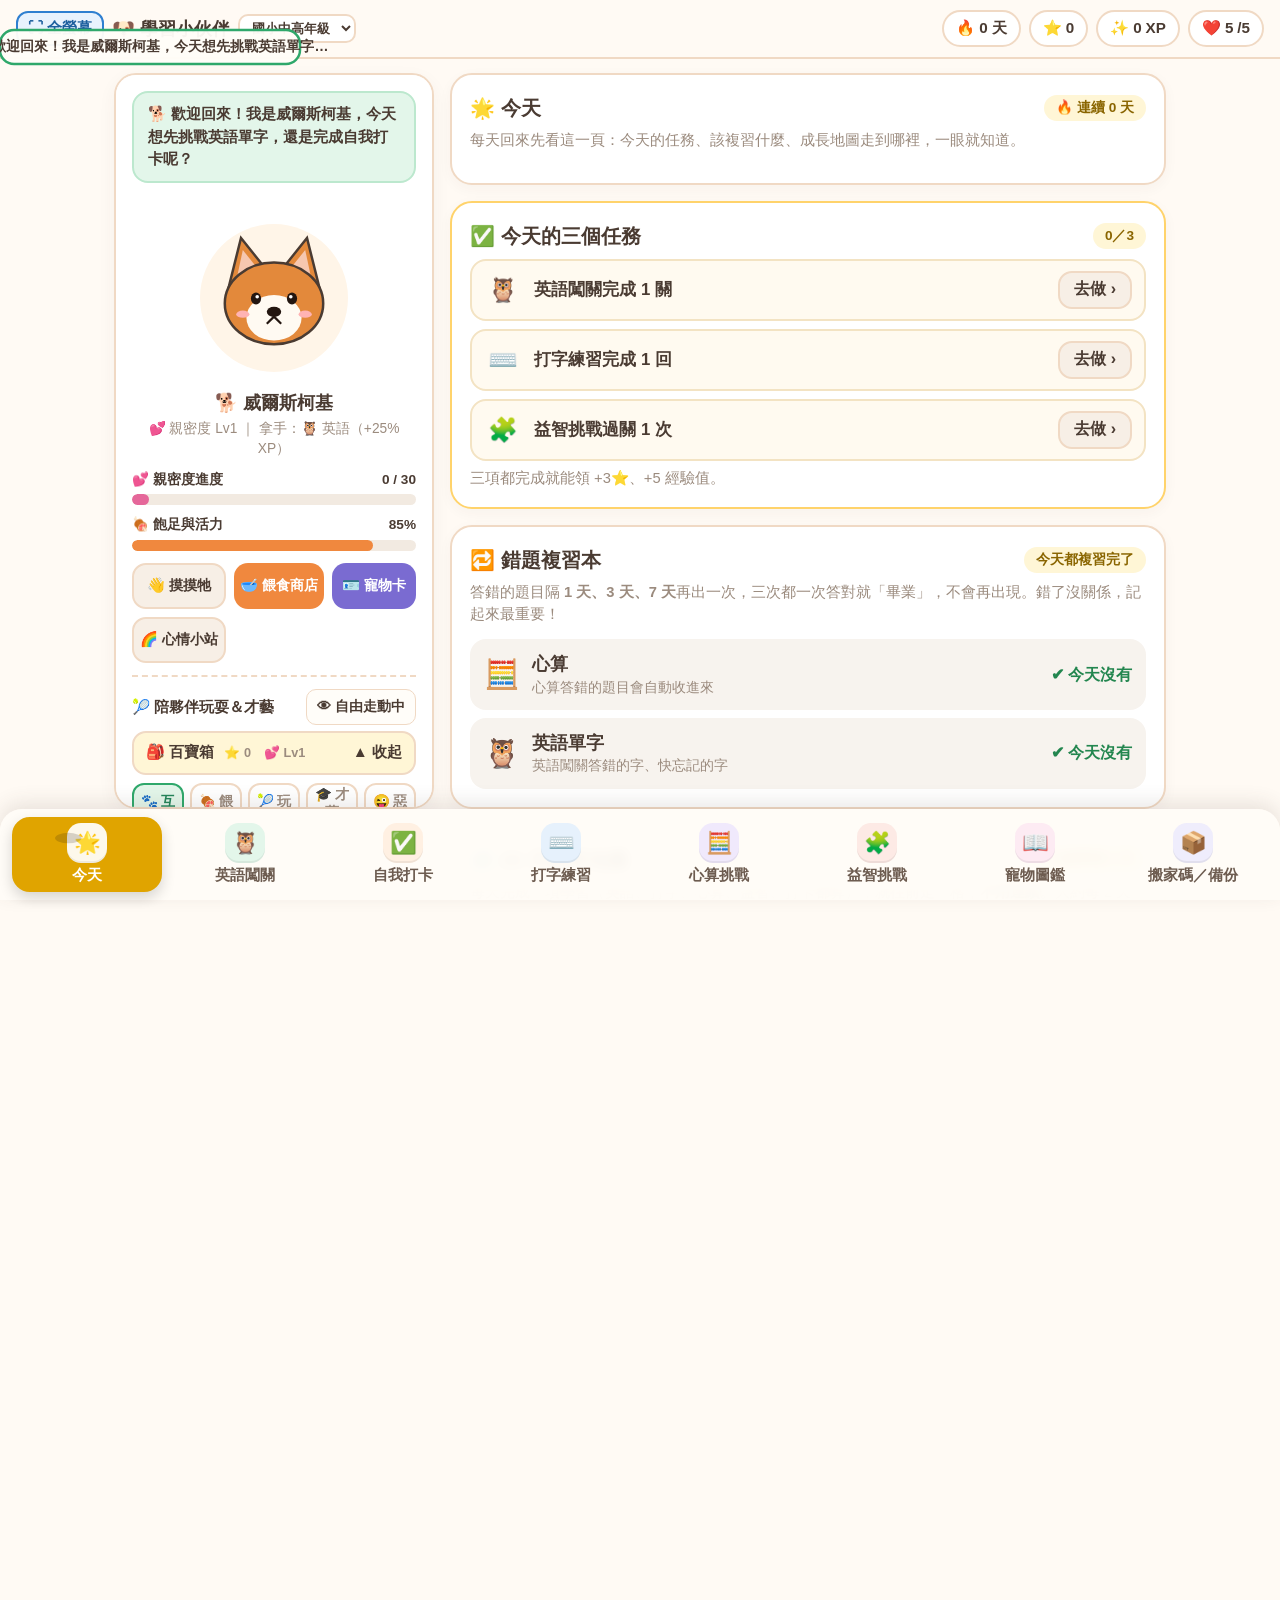
==== commit a8faf0ca: "v3.29.0：益智挑戰新增「🟩 五格骨牌」：拖曳吸附、點一下轉、連點兩下翻面，3 塊到 12 塊大師級（8 關） Co-Authored-By: Claude Opus 5.5 <noreply@a" ====
--- a/index.html
+++ b/index.html
@@ -7,9 +7,9 @@
   <meta name="apple-mobile-web-app-status-bar-style" content="default">
   <meta name="apple-mobile-web-app-title" content="學習小伙伴">
   <meta name="theme-color" content="#2fa86b">
-  <title>汪汪小精靈 學習小伙伴（平板／網頁版 v3.28.0）</title>
+  <title>汪汪小精靈 學習小伙伴（平板／網頁版 v3.29.0）</title>
   <link rel="manifest" href="./manifest.json">
-  <link rel="stylesheet" href="./style.css?v=20261129-1">
+  <link rel="stylesheet" href="./style.css?v=20261129-2">
 </head>
 <body>
   <!-- 頂部狀態列 -->
@@ -146,33 +146,34 @@
     <div id="modalCard" class="modal-card"></div>
   </div>
 
-  <script src="./vocab_data.js?v=20261129-1"></script>
-  <script src="./vocab_filter.js?v=20261129-1"></script>
-  <script src="./qrcode.js?v=20261129-1"></script>
-  <script src="./stamp.js?v=20261129-1"></script>
-  <script src="./zh_texts.js?v=20261129-1"></script>
-  <script src="./typing.js?v=20261129-1"></script>
-  <script src="./math.js?v=20261129-1"></script>
-  <script src="./puzzle.js?v=20261129-1"></script>
-  <script src="./today.js?v=20261129-1"></script>
-  <script src="./duel.js?v=20261129-1"></script>
-  <script src="./tangram.js?v=20261129-1"></script>
-  <script src="./gomoku.js?v=20261129-1"></script>
-  <script src="./sudoku.js?v=20261129-1"></script>
-  <script src="./slide.js?v=20261129-1"></script>
-  <script src="./lever.js?v=20261129-1"></script>
-  <script src="./fx.js?v=20261129-1"></script>
-  <script src="./laser.js?v=20261129-1"></script>
-  <script src="./sel.js?v=20261129-1"></script>
-  <script src="./wheel.js?v=20261129-1"></script>
-  <script src="./pet_wear.js?v=20261129-1"></script>
-  <script src="./pet_engine.js?v=20261129-1"></script>
-  <script src="./petplay.js?v=20261129-1"></script>
-  <script src="./vip.js?v=20261129-1"></script>
-  <script src="./counter.js?v=20261129-1"></script>
-  <script src="./cloud_config.js?v=20261129-1"></script>
-  <script src="./cloud_merge.js?v=20261129-1"></script>
-  <script src="./cloud.js?v=20261129-1"></script>
-  <script src="./app.js?v=20261129-1"></script>
+  <script src="./vocab_data.js?v=20261129-2"></script>
+  <script src="./vocab_filter.js?v=20261129-2"></script>
+  <script src="./qrcode.js?v=20261129-2"></script>
+  <script src="./stamp.js?v=20261129-2"></script>
+  <script src="./zh_texts.js?v=20261129-2"></script>
+  <script src="./typing.js?v=20261129-2"></script>
+  <script src="./math.js?v=20261129-2"></script>
+  <script src="./puzzle.js?v=20261129-2"></script>
+  <script src="./today.js?v=20261129-2"></script>
+  <script src="./duel.js?v=20261129-2"></script>
+  <script src="./tangram.js?v=20261129-2"></script>
+  <script src="./gomoku.js?v=20261129-2"></script>
+  <script src="./sudoku.js?v=20261129-2"></script>
+  <script src="./slide.js?v=20261129-2"></script>
+  <script src="./lever.js?v=20261129-2"></script>
+  <script src="./pento.js?v=20261129-2"></script>
+  <script src="./fx.js?v=20261129-2"></script>
+  <script src="./laser.js?v=20261129-2"></script>
+  <script src="./sel.js?v=20261129-2"></script>
+  <script src="./wheel.js?v=20261129-2"></script>
+  <script src="./pet_wear.js?v=20261129-2"></script>
+  <script src="./pet_engine.js?v=20261129-2"></script>
+  <script src="./petplay.js?v=20261129-2"></script>
+  <script src="./vip.js?v=20261129-2"></script>
+  <script src="./counter.js?v=20261129-2"></script>
+  <script src="./cloud_config.js?v=20261129-2"></script>
+  <script src="./cloud_merge.js?v=20261129-2"></script>
+  <script src="./cloud.js?v=20261129-2"></script>
+  <script src="./app.js?v=20261129-2"></script>
 </body>
 </html>
--- a/style.css
+++ b/style.css
@@ -1498,3 +1498,15 @@
 .lz-src { fill: #e53935; stroke: #ffcdd2; stroke-width: .06; }
 .lz-fixed { opacity: .75; }
 .lz-board { max-width: min(560px, 62vh); }
+/* v3.29.0 五格骨牌 */
+.pe-board { max-width: min(640px, 100%); max-height: 68vh; }
+.pe-frame { fill: #fff3e0; stroke: #e0533a; stroke-width: .08; }
+.pe-cell { fill: #fffaf4; stroke: #f0cfc4; stroke-width: .03; }
+.pe-tray { fill: #f3f0ff; stroke: #d6cff5; stroke-width: .04; }
+.pe-piece rect { stroke: rgba(0,0,0,.25); stroke-width: .05; }
+.pe-piece { cursor: grab; }
+.pe-piece.last rect { stroke: #333; stroke-width: .1; }
+.pe-piece.drag { opacity: .85; filter: drop-shadow(0 .15px .2px rgba(0,0,0,.4)); pointer-events: none; }
+.pe-piece.shadow { opacity: .3; pointer-events: none; }
+.pe-piece.won rect { animation: peWin .6s ease-in-out 3 alternate; }
+@keyframes peWin { to { filter: brightness(1.35); } }
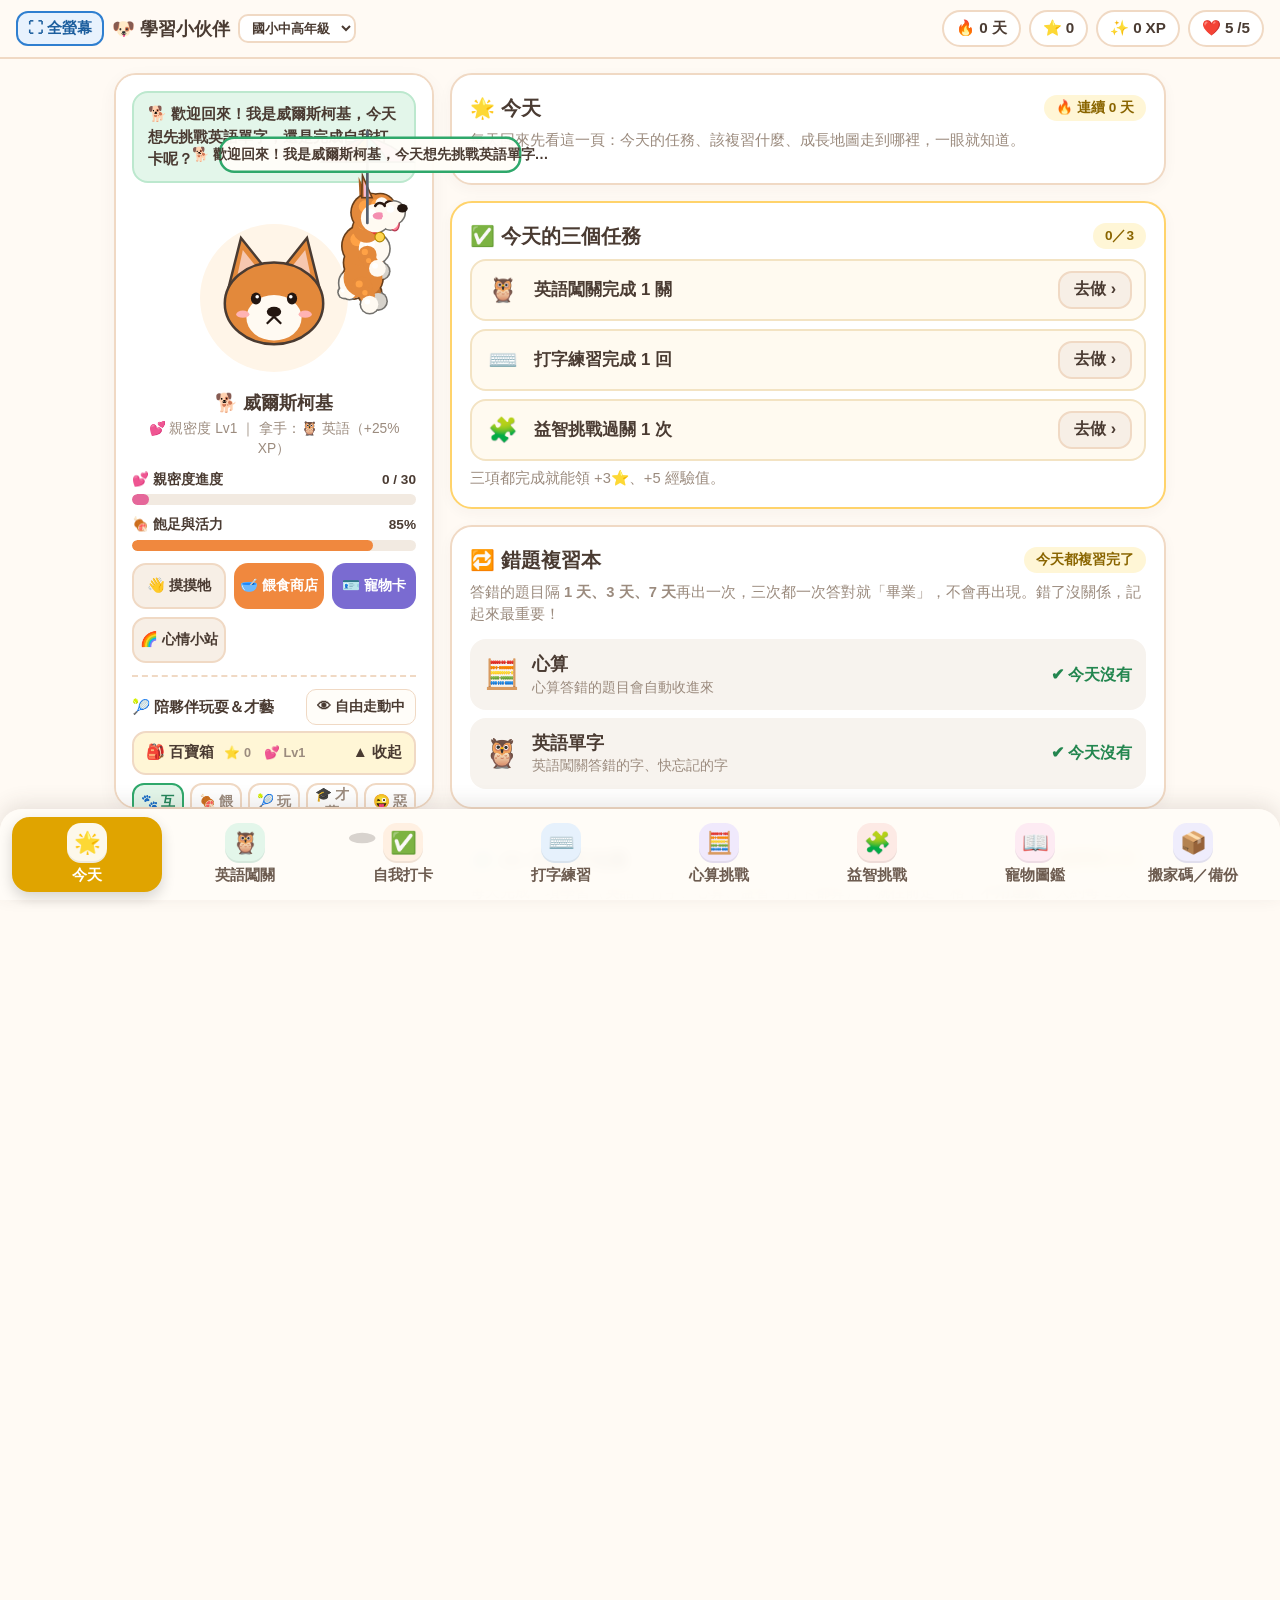
==== commit fd0e7031: "v3.30.0：益智挑戰新增「📌 數學釘板」：套橡皮筋圍圖形，即時顯示面積、周長、對稱軸（10 關＋自由玩） Co-Authored-By: Claude Opus 5.5 <noreply@anth" ====
--- a/index.html
+++ b/index.html
@@ -7,9 +7,9 @@
   <meta name="apple-mobile-web-app-status-bar-style" content="default">
   <meta name="apple-mobile-web-app-title" content="學習小伙伴">
   <meta name="theme-color" content="#2fa86b">
-  <title>汪汪小精靈 學習小伙伴（平板／網頁版 v3.29.0）</title>
+  <title>汪汪小精靈 學習小伙伴（平板／網頁版 v3.30.0）</title>
   <link rel="manifest" href="./manifest.json">
-  <link rel="stylesheet" href="./style.css?v=20261129-2">
+  <link rel="stylesheet" href="./style.css?v=20261129-3">
 </head>
 <body>
   <!-- 頂部狀態列 -->
@@ -146,34 +146,35 @@
     <div id="modalCard" class="modal-card"></div>
   </div>
 
-  <script src="./vocab_data.js?v=20261129-2"></script>
-  <script src="./vocab_filter.js?v=20261129-2"></script>
-  <script src="./qrcode.js?v=20261129-2"></script>
-  <script src="./stamp.js?v=20261129-2"></script>
-  <script src="./zh_texts.js?v=20261129-2"></script>
-  <script src="./typing.js?v=20261129-2"></script>
-  <script src="./math.js?v=20261129-2"></script>
-  <script src="./puzzle.js?v=20261129-2"></script>
-  <script src="./today.js?v=20261129-2"></script>
-  <script src="./duel.js?v=20261129-2"></script>
-  <script src="./tangram.js?v=20261129-2"></script>
-  <script src="./gomoku.js?v=20261129-2"></script>
-  <script src="./sudoku.js?v=20261129-2"></script>
-  <script src="./slide.js?v=20261129-2"></script>
-  <script src="./lever.js?v=20261129-2"></script>
-  <script src="./pento.js?v=20261129-2"></script>
-  <script src="./fx.js?v=20261129-2"></script>
-  <script src="./laser.js?v=20261129-2"></script>
-  <script src="./sel.js?v=20261129-2"></script>
-  <script src="./wheel.js?v=20261129-2"></script>
-  <script src="./pet_wear.js?v=20261129-2"></script>
-  <script src="./pet_engine.js?v=20261129-2"></script>
-  <script src="./petplay.js?v=20261129-2"></script>
-  <script src="./vip.js?v=20261129-2"></script>
-  <script src="./counter.js?v=20261129-2"></script>
-  <script src="./cloud_config.js?v=20261129-2"></script>
-  <script src="./cloud_merge.js?v=20261129-2"></script>
-  <script src="./cloud.js?v=20261129-2"></script>
-  <script src="./app.js?v=20261129-2"></script>
+  <script src="./vocab_data.js?v=20261129-3"></script>
+  <script src="./vocab_filter.js?v=20261129-3"></script>
+  <script src="./qrcode.js?v=20261129-3"></script>
+  <script src="./stamp.js?v=20261129-3"></script>
+  <script src="./zh_texts.js?v=20261129-3"></script>
+  <script src="./typing.js?v=20261129-3"></script>
+  <script src="./math.js?v=20261129-3"></script>
+  <script src="./puzzle.js?v=20261129-3"></script>
+  <script src="./today.js?v=20261129-3"></script>
+  <script src="./duel.js?v=20261129-3"></script>
+  <script src="./tangram.js?v=20261129-3"></script>
+  <script src="./gomoku.js?v=20261129-3"></script>
+  <script src="./sudoku.js?v=20261129-3"></script>
+  <script src="./slide.js?v=20261129-3"></script>
+  <script src="./lever.js?v=20261129-3"></script>
+  <script src="./geo.js?v=20261129-3"></script>
+  <script src="./pento.js?v=20261129-3"></script>
+  <script src="./fx.js?v=20261129-3"></script>
+  <script src="./laser.js?v=20261129-3"></script>
+  <script src="./sel.js?v=20261129-3"></script>
+  <script src="./wheel.js?v=20261129-3"></script>
+  <script src="./pet_wear.js?v=20261129-3"></script>
+  <script src="./pet_engine.js?v=20261129-3"></script>
+  <script src="./petplay.js?v=20261129-3"></script>
+  <script src="./vip.js?v=20261129-3"></script>
+  <script src="./counter.js?v=20261129-3"></script>
+  <script src="./cloud_config.js?v=20261129-3"></script>
+  <script src="./cloud_merge.js?v=20261129-3"></script>
+  <script src="./cloud.js?v=20261129-3"></script>
+  <script src="./app.js?v=20261129-3"></script>
 </body>
 </html>
--- a/style.css
+++ b/style.css
@@ -1510,3 +1510,18 @@
 .pe-piece.shadow { opacity: .3; pointer-events: none; }
 .pe-piece.won rect { animation: peWin .6s ease-in-out 3 alternate; }
 @keyframes peWin { to { filter: brightness(1.35); } }
+/* v3.30.0 數學釘板 */
+.gb-board { max-width: min(520px, 60vh); }
+.gb-bg { fill: #f7e3c6; stroke: #c9a27a; stroke-width: .06; }
+.gb-sq { fill: none; stroke: #ead2b0; stroke-width: .02; }
+.gb-peg { fill: #8d6e63; stroke: #fff; stroke-width: .04; pointer-events: none; }
+.gb-peg.first { fill: #ff7043; animation: lzPulse .6s ease-in-out infinite alternate; }
+.gb-hit { fill: transparent; cursor: pointer; }
+.gb-band { stroke-width: .09; stroke-linejoin: round; stroke-linecap: round; }
+.gb-band.cur { stroke-dasharray: .2 .1; pointer-events: none; }
+.gb-axis { stroke: #333; stroke-width: .04; stroke-dasharray: .15 .1; pointer-events: none; }
+.gb-goal { background: #fff3e0; border: 2px dashed #ffb74d; border-radius: 14px; padding: 8px 12px; margin: 6px auto; max-width: 560px; font-size: 1.08rem; text-align: center; }
+.gb-info { display: flex; flex-wrap: wrap; gap: 8px 16px; justify-content: center; font-size: 1.05rem; margin: 4px 0; }
+.gb-info b { color: #e0533a; font-size: 1.2rem; }
+.gb-col i { display: inline-block; width: 22px; height: 22px; border-radius: 50%; background: var(--c); vertical-align: middle; }
+.gb-col.on { outline: 3px solid var(--c); }
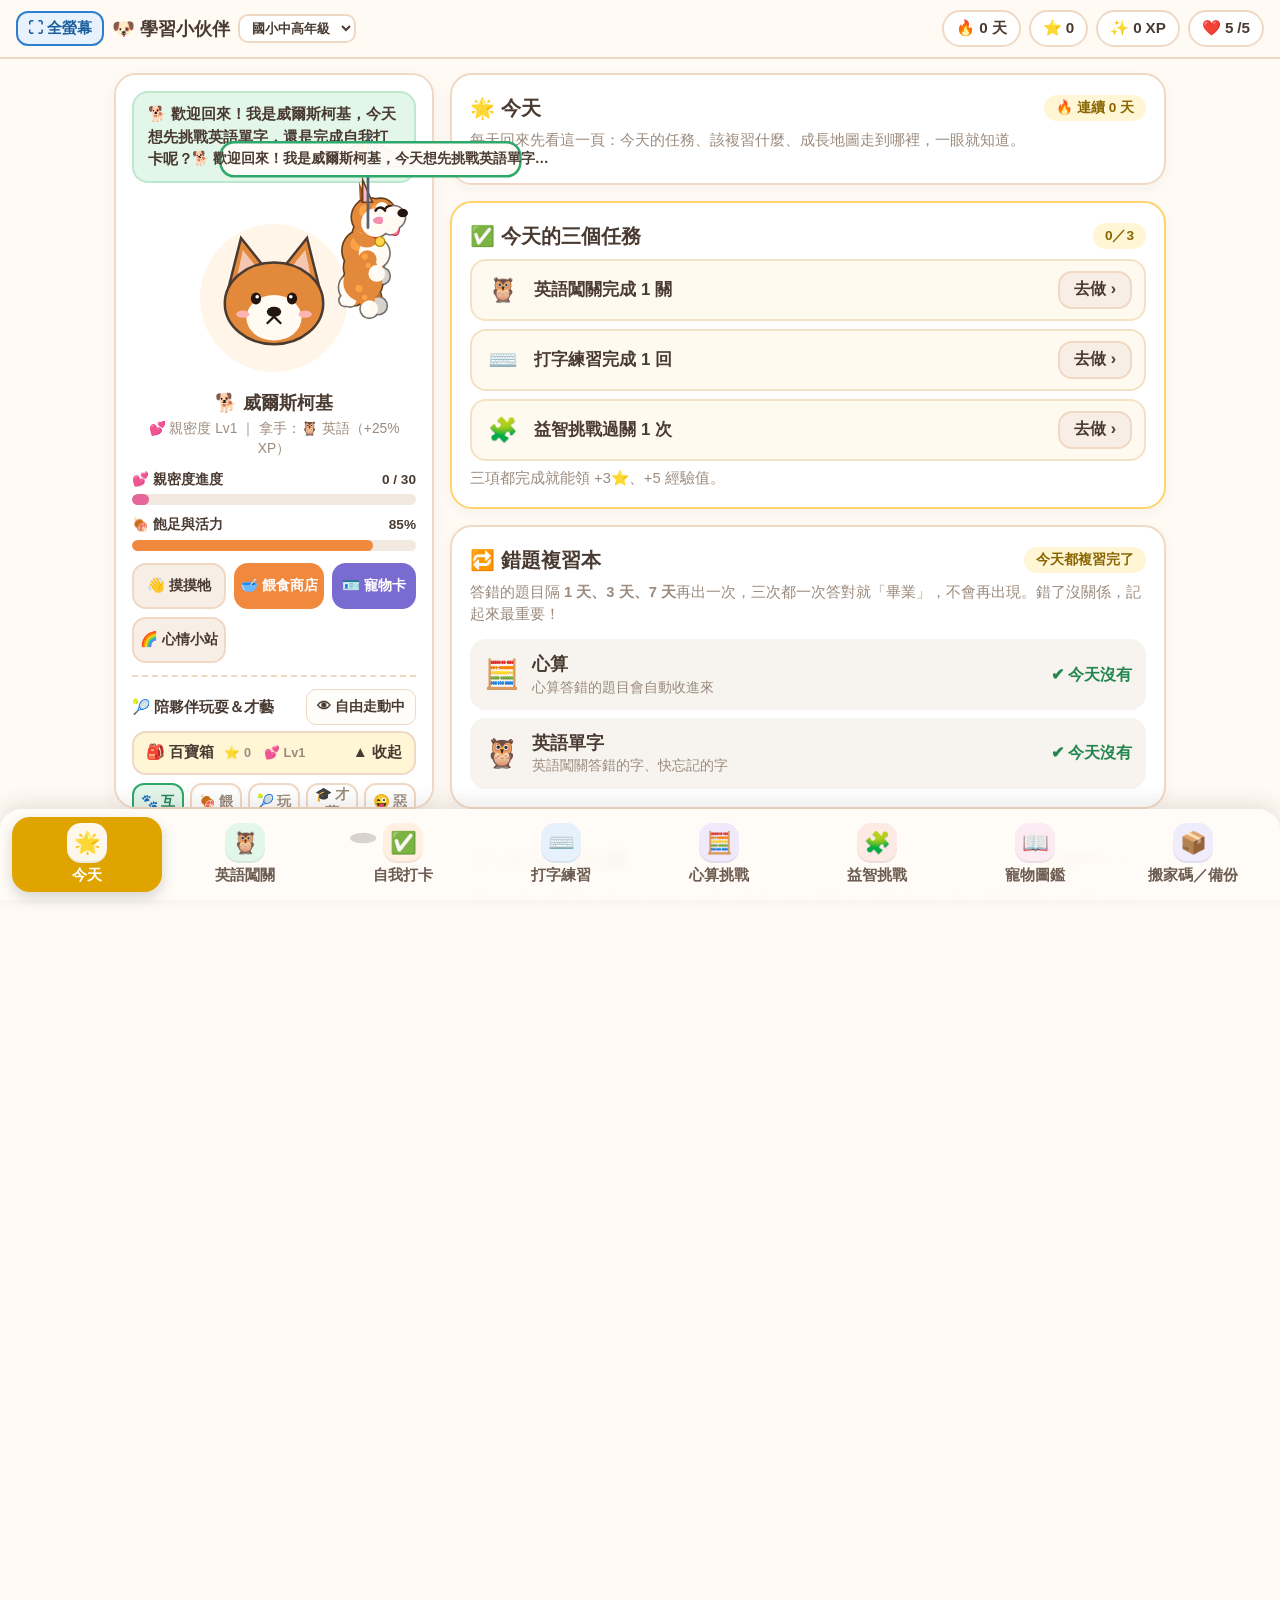
==== commit 7f4301a3: "v3.31.0：益智挑戰新增「🎱 滾珠軌道」：擺斜坡、彈簧，按開始讓彈珠滾進杯子（物理模擬，6 關） Co-Authored-By: Claude Opus 5.5 <noreply@anthropi" ====
--- a/index.html
+++ b/index.html
@@ -7,9 +7,9 @@
   <meta name="apple-mobile-web-app-status-bar-style" content="default">
   <meta name="apple-mobile-web-app-title" content="學習小伙伴">
   <meta name="theme-color" content="#2fa86b">
-  <title>汪汪小精靈 學習小伙伴（平板／網頁版 v3.30.0）</title>
+  <title>汪汪小精靈 學習小伙伴（平板／網頁版 v3.31.0）</title>
   <link rel="manifest" href="./manifest.json">
-  <link rel="stylesheet" href="./style.css?v=20261129-3">
+  <link rel="stylesheet" href="./style.css?v=20261129-4">
 </head>
 <body>
   <!-- 頂部狀態列 -->
@@ -146,35 +146,36 @@
     <div id="modalCard" class="modal-card"></div>
   </div>
 
-  <script src="./vocab_data.js?v=20261129-3"></script>
-  <script src="./vocab_filter.js?v=20261129-3"></script>
-  <script src="./qrcode.js?v=20261129-3"></script>
-  <script src="./stamp.js?v=20261129-3"></script>
-  <script src="./zh_texts.js?v=20261129-3"></script>
-  <script src="./typing.js?v=20261129-3"></script>
-  <script src="./math.js?v=20261129-3"></script>
-  <script src="./puzzle.js?v=20261129-3"></script>
-  <script src="./today.js?v=20261129-3"></script>
-  <script src="./duel.js?v=20261129-3"></script>
-  <script src="./tangram.js?v=20261129-3"></script>
-  <script src="./gomoku.js?v=20261129-3"></script>
-  <script src="./sudoku.js?v=20261129-3"></script>
-  <script src="./slide.js?v=20261129-3"></script>
-  <script src="./lever.js?v=20261129-3"></script>
-  <script src="./geo.js?v=20261129-3"></script>
-  <script src="./pento.js?v=20261129-3"></script>
-  <script src="./fx.js?v=20261129-3"></script>
-  <script src="./laser.js?v=20261129-3"></script>
-  <script src="./sel.js?v=20261129-3"></script>
-  <script src="./wheel.js?v=20261129-3"></script>
-  <script src="./pet_wear.js?v=20261129-3"></script>
-  <script src="./pet_engine.js?v=20261129-3"></script>
-  <script src="./petplay.js?v=20261129-3"></script>
-  <script src="./vip.js?v=20261129-3"></script>
-  <script src="./counter.js?v=20261129-3"></script>
-  <script src="./cloud_config.js?v=20261129-3"></script>
-  <script src="./cloud_merge.js?v=20261129-3"></script>
-  <script src="./cloud.js?v=20261129-3"></script>
-  <script src="./app.js?v=20261129-3"></script>
+  <script src="./vocab_data.js?v=20261129-4"></script>
+  <script src="./vocab_filter.js?v=20261129-4"></script>
+  <script src="./qrcode.js?v=20261129-4"></script>
+  <script src="./stamp.js?v=20261129-4"></script>
+  <script src="./zh_texts.js?v=20261129-4"></script>
+  <script src="./typing.js?v=20261129-4"></script>
+  <script src="./math.js?v=20261129-4"></script>
+  <script src="./puzzle.js?v=20261129-4"></script>
+  <script src="./today.js?v=20261129-4"></script>
+  <script src="./duel.js?v=20261129-4"></script>
+  <script src="./tangram.js?v=20261129-4"></script>
+  <script src="./gomoku.js?v=20261129-4"></script>
+  <script src="./sudoku.js?v=20261129-4"></script>
+  <script src="./slide.js?v=20261129-4"></script>
+  <script src="./lever.js?v=20261129-4"></script>
+  <script src="./marble.js?v=20261129-4"></script>
+  <script src="./geo.js?v=20261129-4"></script>
+  <script src="./pento.js?v=20261129-4"></script>
+  <script src="./fx.js?v=20261129-4"></script>
+  <script src="./laser.js?v=20261129-4"></script>
+  <script src="./sel.js?v=20261129-4"></script>
+  <script src="./wheel.js?v=20261129-4"></script>
+  <script src="./pet_wear.js?v=20261129-4"></script>
+  <script src="./pet_engine.js?v=20261129-4"></script>
+  <script src="./petplay.js?v=20261129-4"></script>
+  <script src="./vip.js?v=20261129-4"></script>
+  <script src="./counter.js?v=20261129-4"></script>
+  <script src="./cloud_config.js?v=20261129-4"></script>
+  <script src="./cloud_merge.js?v=20261129-4"></script>
+  <script src="./cloud.js?v=20261129-4"></script>
+  <script src="./app.js?v=20261129-4"></script>
 </body>
 </html>
--- a/style.css
+++ b/style.css
@@ -1525,3 +1525,5 @@
 .gb-info b { color: #e0533a; font-size: 1.2rem; }
 .gb-col i { display: inline-block; width: 22px; height: 22px; border-radius: 50%; background: var(--c); vertical-align: middle; }
 .gb-col.on { outline: 3px solid var(--c); }
+/* v3.31.0 滾珠軌道 */
+.mb-board { max-width: min(640px, 100%, 80vh); aspect-ratio: 4 / 3; border-radius: 16px; box-shadow: 0 6px 16px rgba(0,0,0,.18); background: #e3f2fd; }
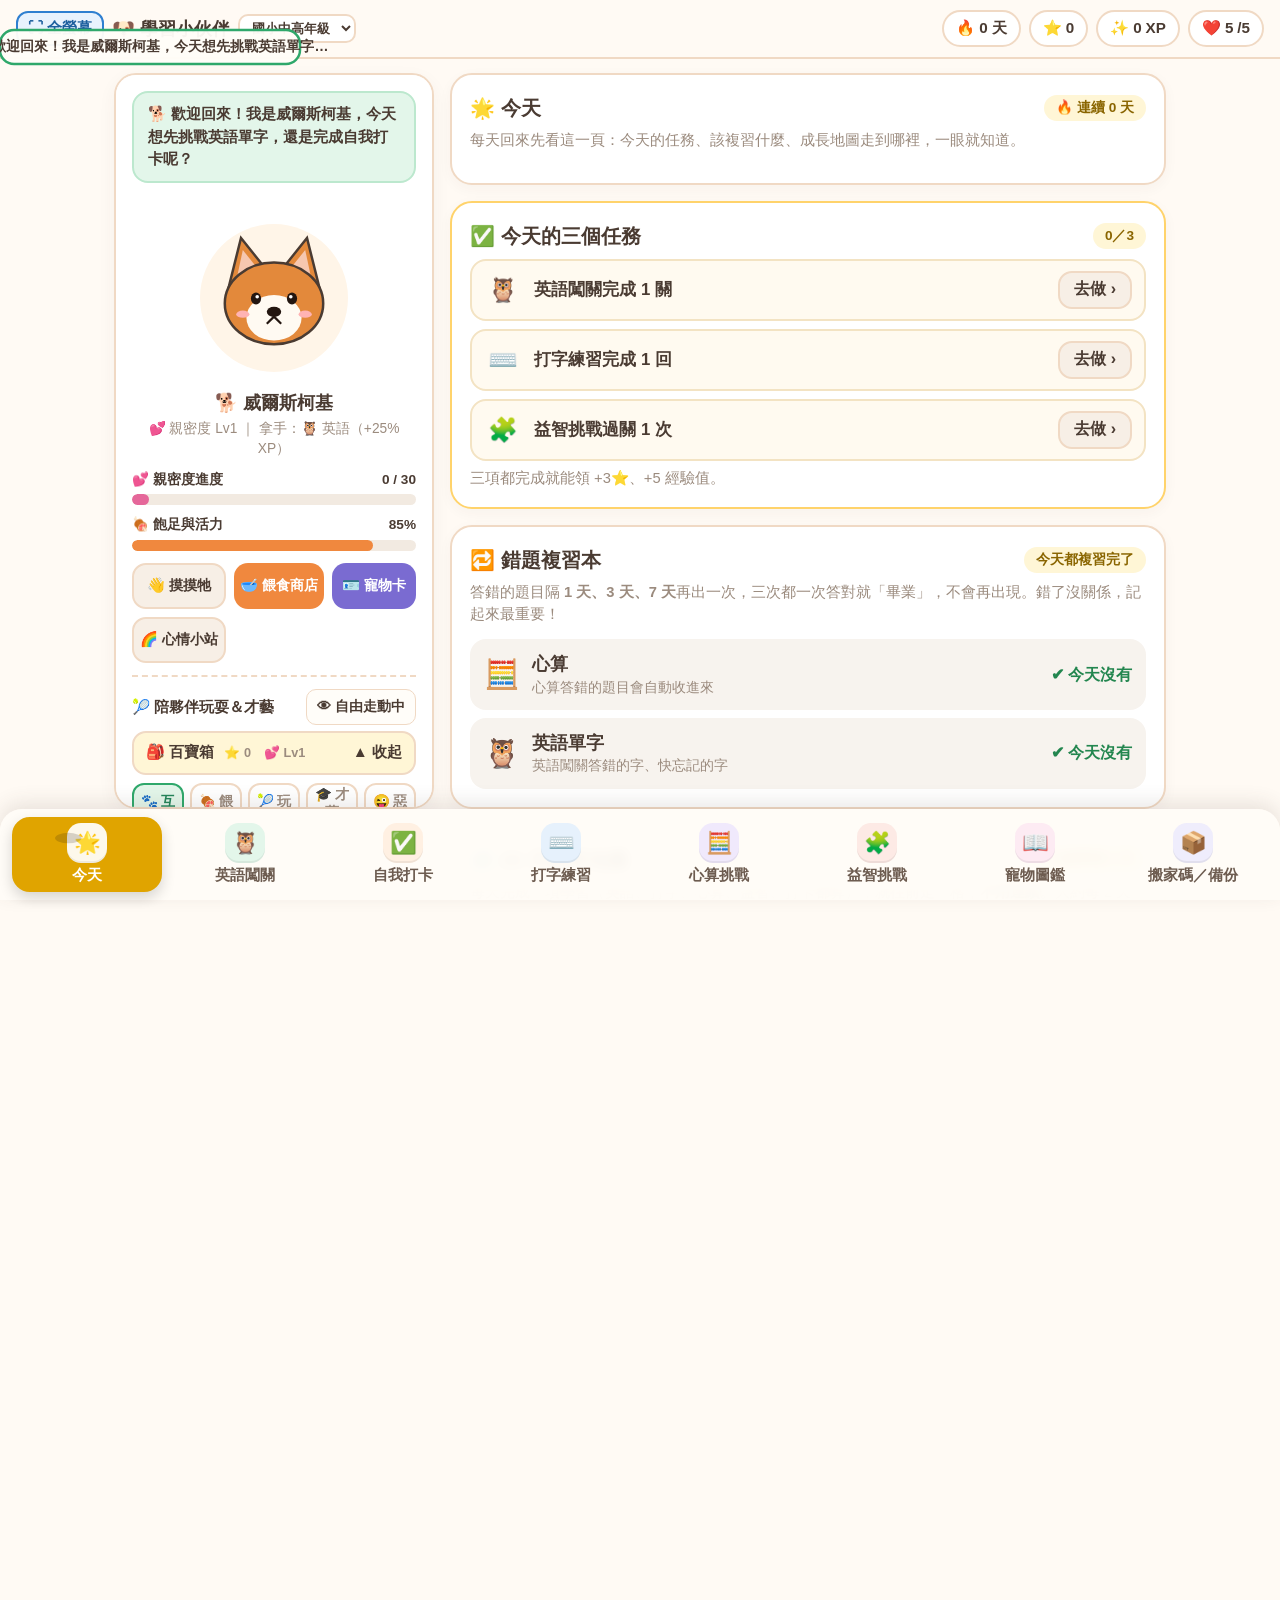
==== commit 34d0d9b4: "v3.32.0：益智挑戰新增「🧊 索瑪立方塊」：3D 立體積木拼造型和 3×3×3 大立方體，360 度轉視角＋三視圖（5 關） Co-Authored-By: Claude Opus 5.5 <no" ====
--- a/index.html
+++ b/index.html
@@ -7,9 +7,9 @@
   <meta name="apple-mobile-web-app-status-bar-style" content="default">
   <meta name="apple-mobile-web-app-title" content="學習小伙伴">
   <meta name="theme-color" content="#2fa86b">
-  <title>汪汪小精靈 學習小伙伴（平板／網頁版 v3.31.0）</title>
+  <title>汪汪小精靈 學習小伙伴（平板／網頁版 v3.32.0）</title>
   <link rel="manifest" href="./manifest.json">
-  <link rel="stylesheet" href="./style.css?v=20261129-4">
+  <link rel="stylesheet" href="./style.css?v=20261129-5">
 </head>
 <body>
   <!-- 頂部狀態列 -->
@@ -146,36 +146,37 @@
     <div id="modalCard" class="modal-card"></div>
   </div>
 
-  <script src="./vocab_data.js?v=20261129-4"></script>
-  <script src="./vocab_filter.js?v=20261129-4"></script>
-  <script src="./qrcode.js?v=20261129-4"></script>
-  <script src="./stamp.js?v=20261129-4"></script>
-  <script src="./zh_texts.js?v=20261129-4"></script>
-  <script src="./typing.js?v=20261129-4"></script>
-  <script src="./math.js?v=20261129-4"></script>
-  <script src="./puzzle.js?v=20261129-4"></script>
-  <script src="./today.js?v=20261129-4"></script>
-  <script src="./duel.js?v=20261129-4"></script>
-  <script src="./tangram.js?v=20261129-4"></script>
-  <script src="./gomoku.js?v=20261129-4"></script>
-  <script src="./sudoku.js?v=20261129-4"></script>
-  <script src="./slide.js?v=20261129-4"></script>
-  <script src="./lever.js?v=20261129-4"></script>
-  <script src="./marble.js?v=20261129-4"></script>
-  <script src="./geo.js?v=20261129-4"></script>
-  <script src="./pento.js?v=20261129-4"></script>
-  <script src="./fx.js?v=20261129-4"></script>
-  <script src="./laser.js?v=20261129-4"></script>
-  <script src="./sel.js?v=20261129-4"></script>
-  <script src="./wheel.js?v=20261129-4"></script>
-  <script src="./pet_wear.js?v=20261129-4"></script>
-  <script src="./pet_engine.js?v=20261129-4"></script>
-  <script src="./petplay.js?v=20261129-4"></script>
-  <script src="./vip.js?v=20261129-4"></script>
-  <script src="./counter.js?v=20261129-4"></script>
-  <script src="./cloud_config.js?v=20261129-4"></script>
-  <script src="./cloud_merge.js?v=20261129-4"></script>
-  <script src="./cloud.js?v=20261129-4"></script>
-  <script src="./app.js?v=20261129-4"></script>
+  <script src="./vocab_data.js?v=20261129-5"></script>
+  <script src="./vocab_filter.js?v=20261129-5"></script>
+  <script src="./qrcode.js?v=20261129-5"></script>
+  <script src="./stamp.js?v=20261129-5"></script>
+  <script src="./zh_texts.js?v=20261129-5"></script>
+  <script src="./typing.js?v=20261129-5"></script>
+  <script src="./math.js?v=20261129-5"></script>
+  <script src="./puzzle.js?v=20261129-5"></script>
+  <script src="./today.js?v=20261129-5"></script>
+  <script src="./duel.js?v=20261129-5"></script>
+  <script src="./tangram.js?v=20261129-5"></script>
+  <script src="./gomoku.js?v=20261129-5"></script>
+  <script src="./sudoku.js?v=20261129-5"></script>
+  <script src="./slide.js?v=20261129-5"></script>
+  <script src="./lever.js?v=20261129-5"></script>
+  <script src="./soma.js?v=20261129-5"></script>
+  <script src="./marble.js?v=20261129-5"></script>
+  <script src="./geo.js?v=20261129-5"></script>
+  <script src="./pento.js?v=20261129-5"></script>
+  <script src="./fx.js?v=20261129-5"></script>
+  <script src="./laser.js?v=20261129-5"></script>
+  <script src="./sel.js?v=20261129-5"></script>
+  <script src="./wheel.js?v=20261129-5"></script>
+  <script src="./pet_wear.js?v=20261129-5"></script>
+  <script src="./pet_engine.js?v=20261129-5"></script>
+  <script src="./petplay.js?v=20261129-5"></script>
+  <script src="./vip.js?v=20261129-5"></script>
+  <script src="./counter.js?v=20261129-5"></script>
+  <script src="./cloud_config.js?v=20261129-5"></script>
+  <script src="./cloud_merge.js?v=20261129-5"></script>
+  <script src="./cloud.js?v=20261129-5"></script>
+  <script src="./app.js?v=20261129-5"></script>
 </body>
 </html>
--- a/style.css
+++ b/style.css
@@ -1527,3 +1527,23 @@
 .gb-col.on { outline: 3px solid var(--c); }
 /* v3.31.0 滾珠軌道 */
 .mb-board { max-width: min(640px, 100%, 80vh); aspect-ratio: 4 / 3; border-radius: 16px; box-shadow: 0 6px 16px rgba(0,0,0,.18); background: #e3f2fd; }
+/* v3.32.0 索瑪立方塊 */
+.sm-wrap { display: flex; gap: 10px; align-items: center; justify-content: center; flex-wrap: wrap; }
+.sm-stage { width: min(420px, 92vw); height: 320px; perspective: 900px; display: flex; align-items: center; justify-content: center; touch-action: none; user-select: none; -webkit-user-select: none; background: radial-gradient(circle at 50% 40%, #fffdf5, #f1e6ff); border-radius: 18px; cursor: grab; }
+.sm-scene { position: relative; width: 0; height: 0; transform-style: preserve-3d; }
+.sm-cube { position: absolute; width: 46px; height: 46px; left: -23px; top: -23px; transform-style: preserve-3d; }
+.sm-f { position: absolute; inset: 0; border: 1px solid rgba(0,0,0,.25); border-radius: 4px; backface-visibility: hidden; }
+.sm-cube.slot .sm-f { background: rgba(255,213,79,.35); border: 2px dashed #ffb300; cursor: pointer; }
+.sm-cube.ghost { pointer-events: none; }
+.sm-cube.ghost .sm-f { background: rgba(126,87,194,.05); border: 1px dashed rgba(126,87,194,.35); }
+.sm-cube.solid { cursor: pointer; }
+.sm-cube.won .sm-f { animation: peWin .6s ease-in-out 3 alternate; }
+.sm-views { display: flex; flex-direction: column; gap: 6px; }
+.sm-v { display: flex; align-items: center; gap: 6px; }
+.sm-v svg { width: 56px; height: 56px; }
+.sm-v rect { fill: #eee; } .sm-v rect.on { fill: #7e57c2; }
+.sm-tray { display: flex; flex-wrap: wrap; gap: 6px; justify-content: center; margin: 8px 0; }
+.sm-pc { display: flex; flex-direction: column; align-items: center; border: 2px solid #ddd; border-radius: 14px; background: #fff; padding: 2px 6px; font-family: inherit; cursor: pointer; min-width: 70px; }
+.sm-pc.on { border-color: var(--c); box-shadow: 0 0 0 3px var(--c); }
+.sm-pc.used { opacity: .4; }
+@media (max-width: 560px) { .sm-views { flex-direction: row; } }
